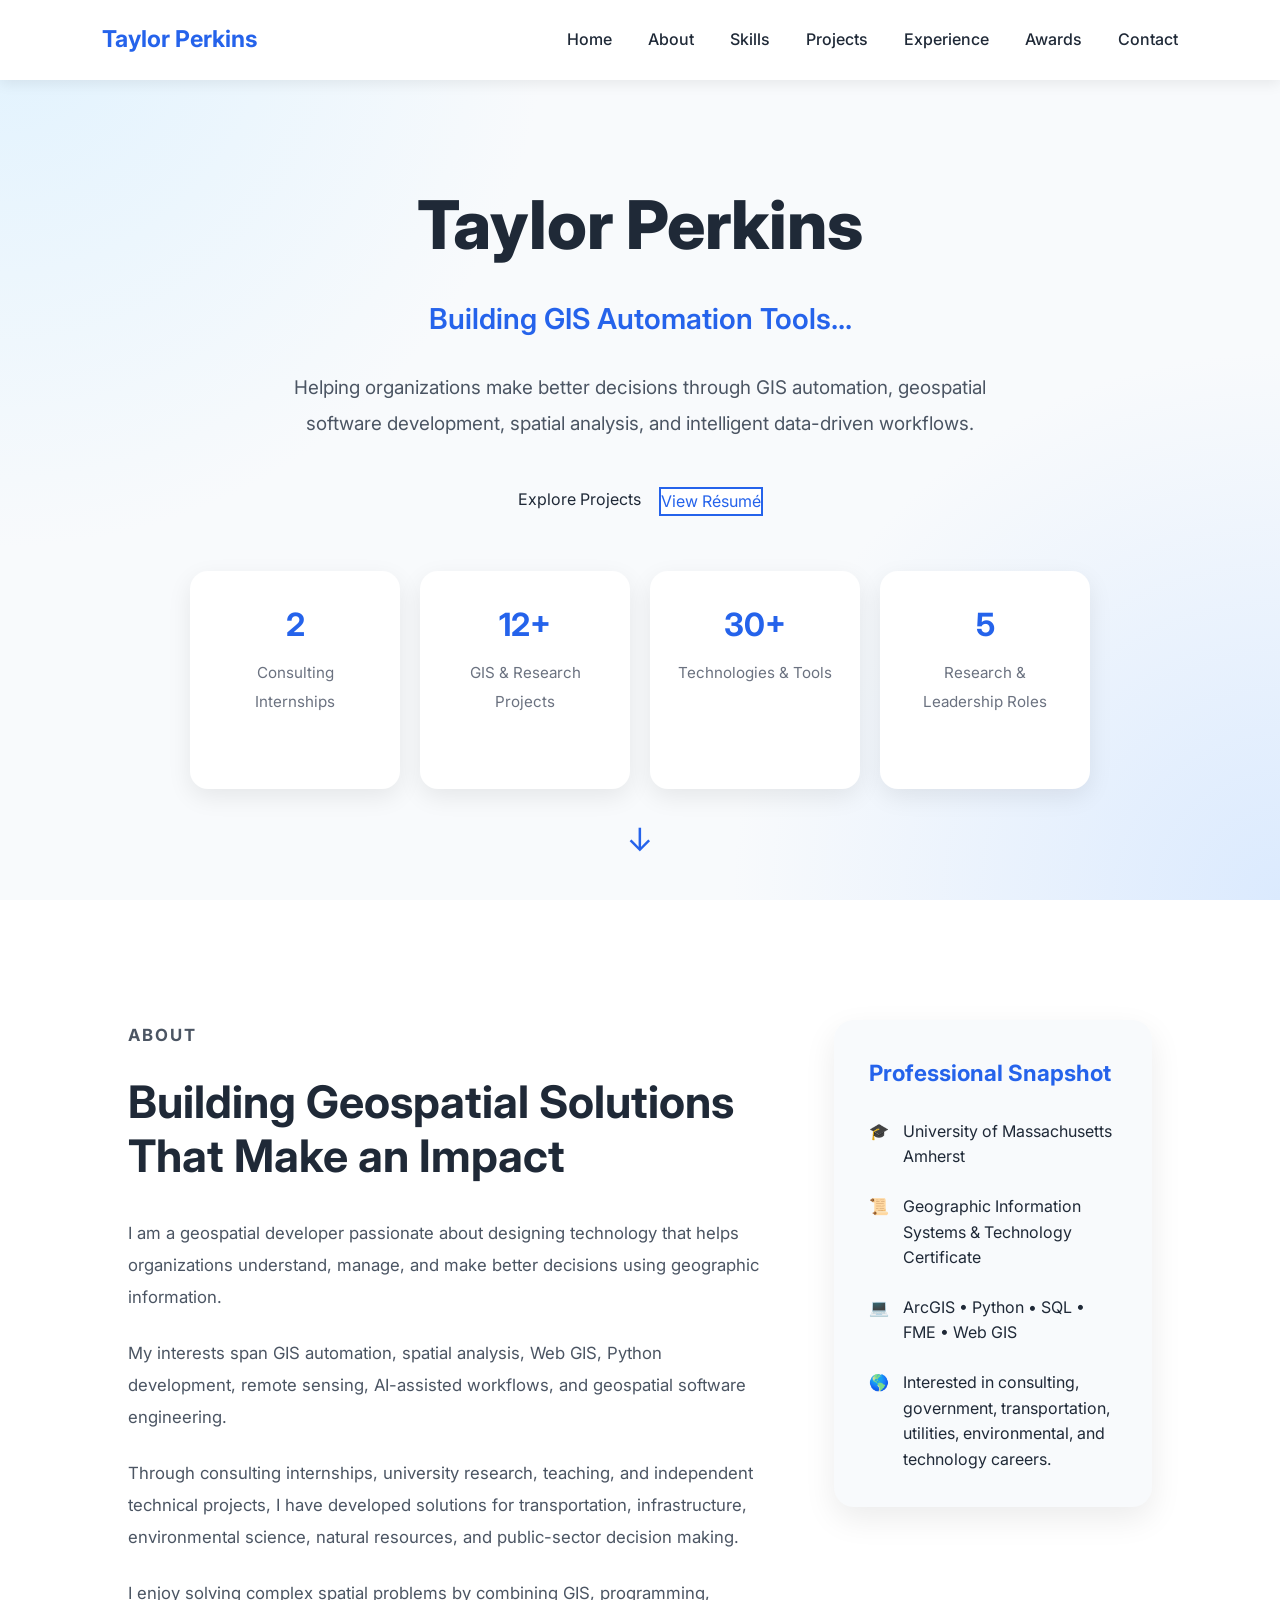
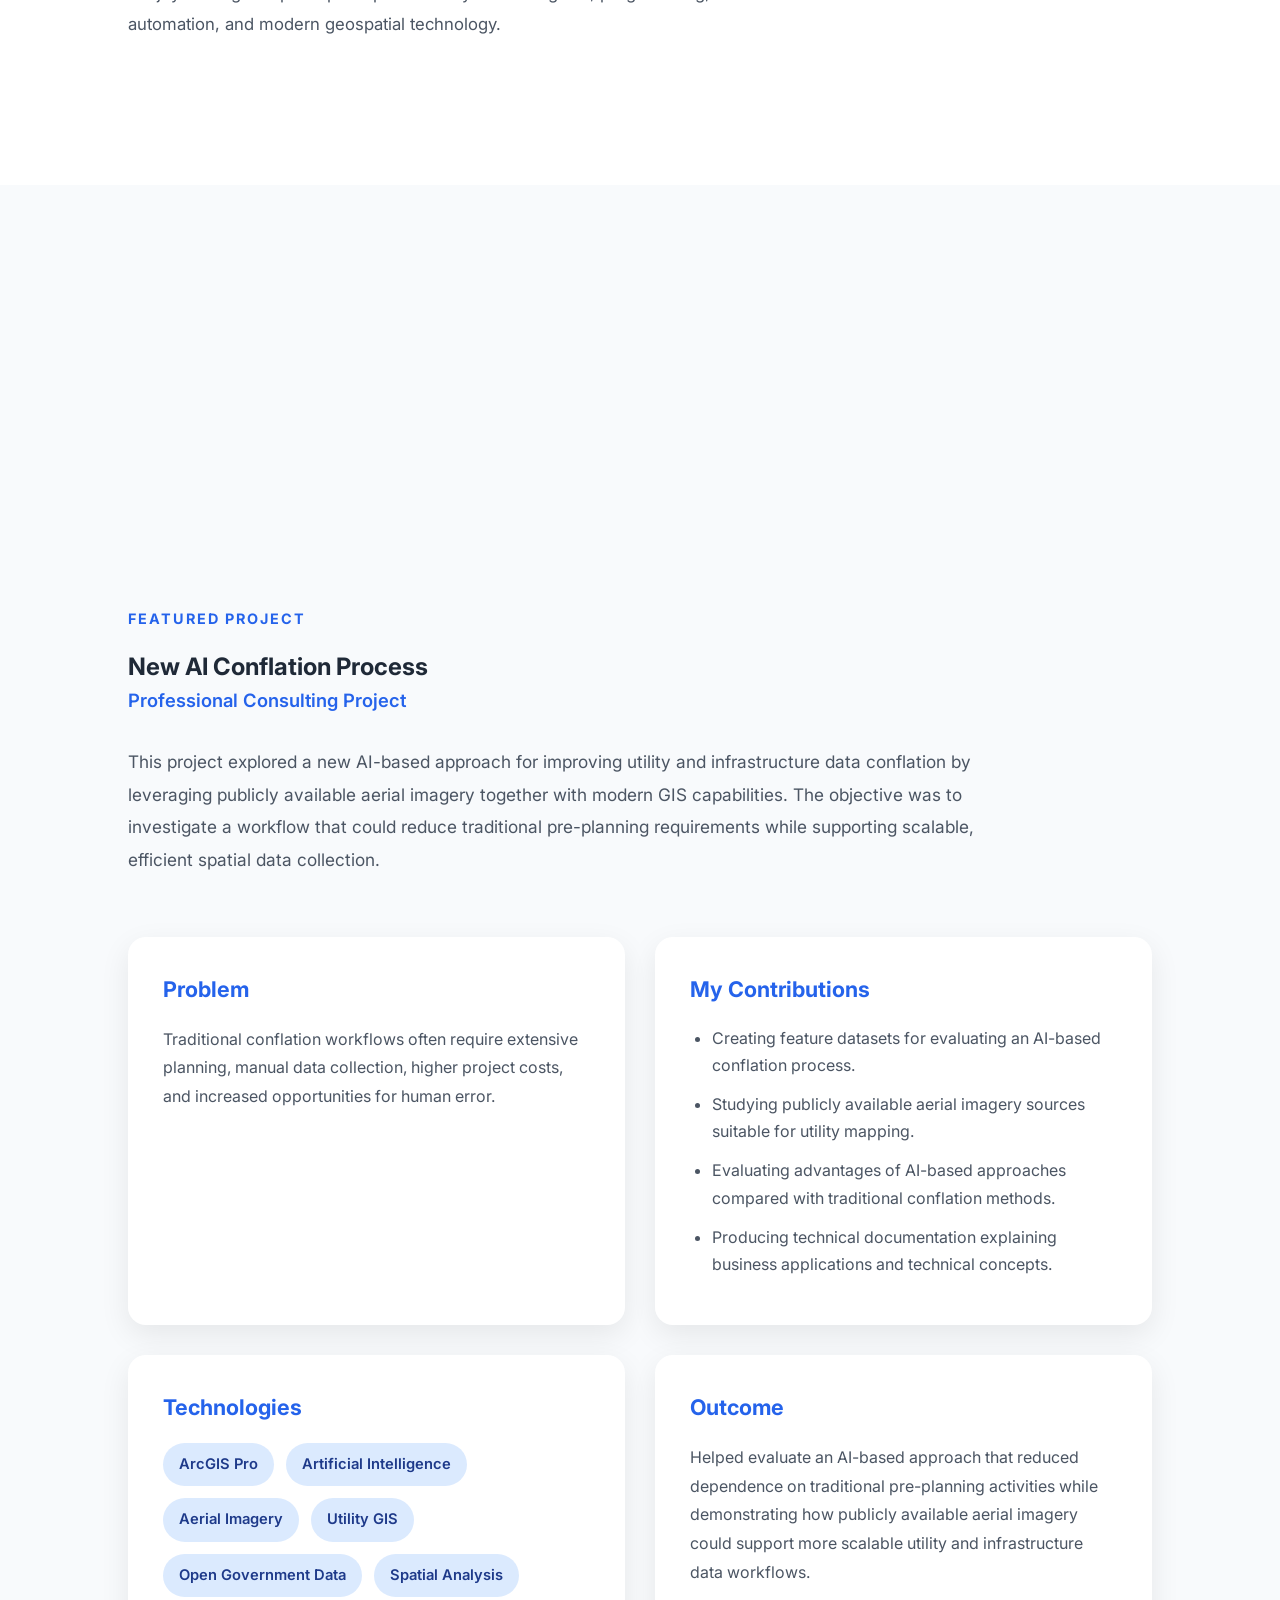
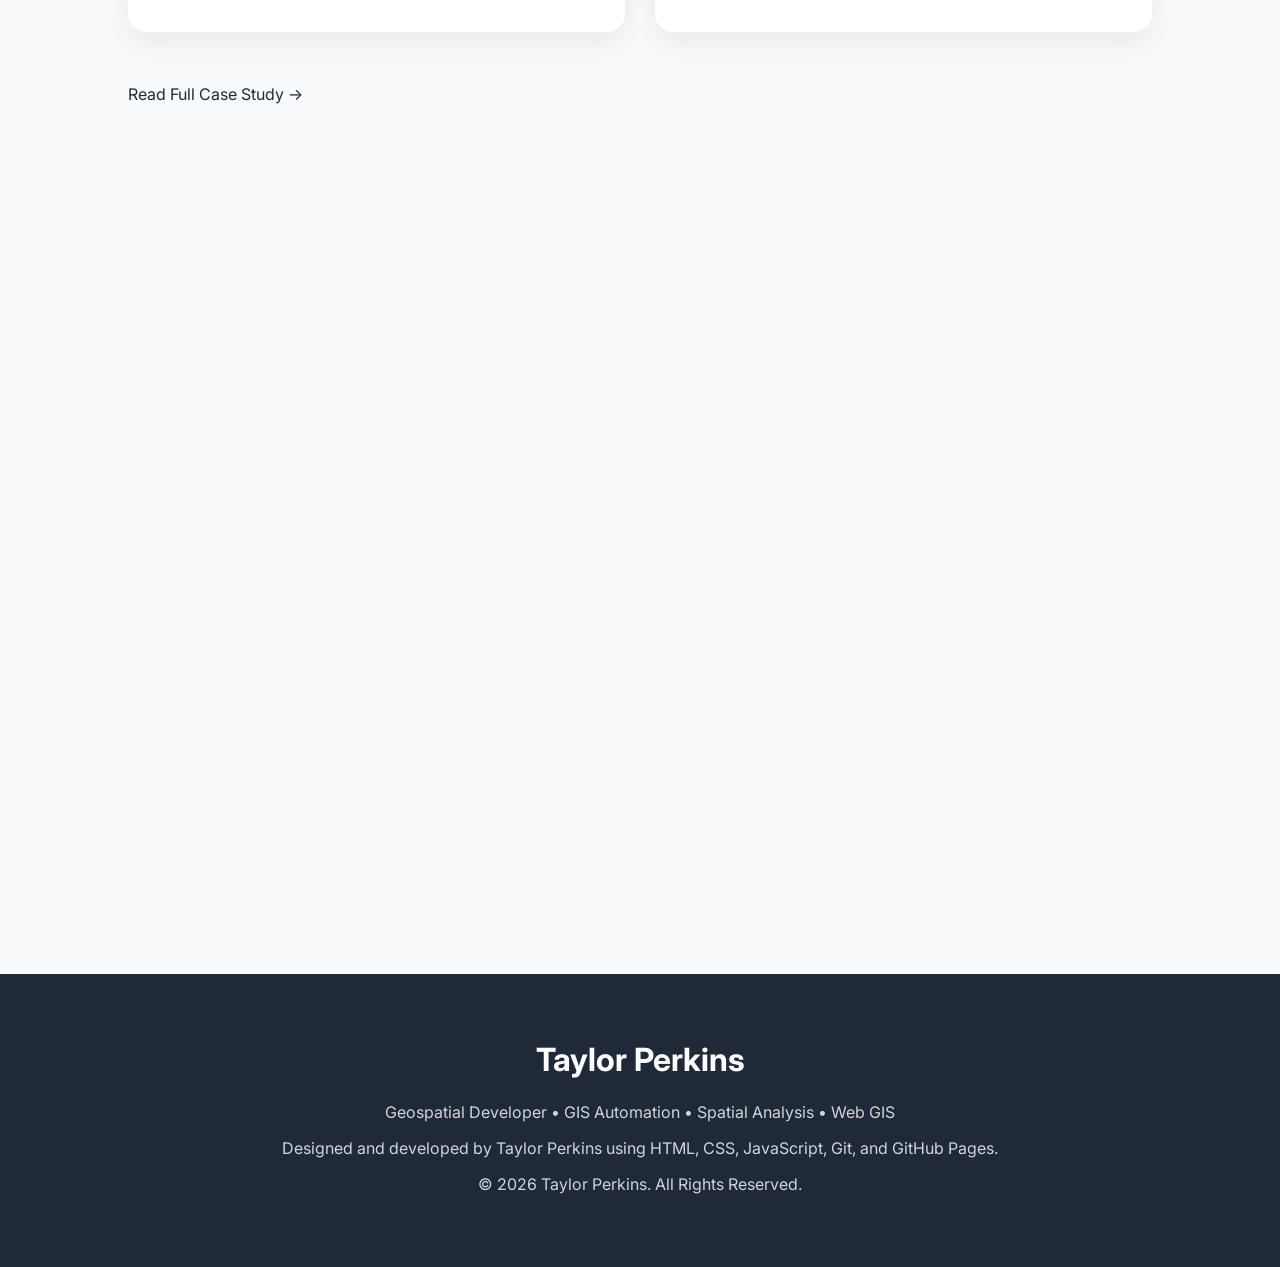
==== index.html @ 1d5d40be "Version 1.9.0 - HTML/Navigation Anchors for Skills/Experience/About/Contact" ====
<!DOCTYPE html>
<html lang="en">

<!-- ========================================================= -->
<!-- HEAD -->
<!-- ========================================================= -->

<head>

    <meta charset="UTF-8">

    <meta name="viewport"
          content="width=device-width, initial-scale=1.0">

    <title>
        Taylor Perkins | Geospatial Developer
    </title>

    <meta name="description"
          content="Portfolio of Taylor Perkins, a Geospatial Developer specializing in GIS automation, spatial analysis, Python, Web GIS, and geospatial software development.">

    <meta name="keywords"
          content="GIS, ArcGIS, Python, SQL, FME, Geospatial Developer, Spatial Analysis, Remote Sensing, GIS Portfolio">

    <meta name="author"
          content="Taylor Perkins">

    <!-- Google Font -->

    <link rel="preconnect"
          href="https://fonts.googleapis.com">

    <link rel="preconnect"
          href="https://fonts.gstatic.com"
          crossorigin>

    <link href="https://fonts.googleapis.com/css2?family=Inter:wght@300;400;500;600;700;800&display=swap"
          rel="stylesheet">

    <!-- Main Stylesheet -->

    <link rel="stylesheet"
          href="css/style.css">

</head>

<!-- ========================================================= -->
<!-- BODY -->
<!-- ========================================================= -->

<body>

<!-- ========================================================= -->
<!-- NAVIGATION -->
<!-- ========================================================= -->

<nav>

    <div class="logo">

        Taylor Perkins

    </div>

    <ul>

        <li><a href="#home">Home</a></li>

        <li><a href="#about">About</a></li>

        <li><a href="#">Skills</a></li>

        <li><a href="#projects">Projects</a></li>

        <li><a href="#">Experience</a></li>

        <li><a href="#">Awards</a></li>

        <li><a href="#">Contact</a></li>

    </ul>

</nav>

<!-- ========================================================= -->
<!-- HERO -->
<!-- ========================================================= -->

<section
    id="home"
    class="hero">

    <div class="hero-content">

        <h1>

            Taylor Perkins

        </h1>

        <h2 id="typing-text"></h2>

        <p>

            Helping organizations make better decisions through
            GIS automation, geospatial software development,
            spatial analysis, and intelligent data-driven workflows.

        </p>

        <div class="buttons">

            <a href="#projects" class="button">

                Explore Projects

            </a>

            <a href="resume.pdf"
               target="_blank"
               class="button secondary">

                View Résumé

            </a>

        </div>

        <!-- Statistics -->

        <div class="stats">

            <div class="stat-card">

                <h3>2</h3>

                <p>

                    Consulting Internships

                </p>

            </div>

            <div class="stat-card">

                <h3>12+</h3>

                <p>

                    GIS & Research Projects

                </p>

            </div>

            <div class="stat-card">

                <h3>30+</h3>

                <p>

                    Technologies & Tools

                </p>

            </div>

            <div class="stat-card">

                <h3>5</h3>

                <p>

                    Research & Leadership Roles

                </p>

            </div>

        </div>

    </div>

    <div class="scroll-indicator">

        &darr;

    </div>

</section>

<!-- ========================================================= -->
<!-- ABOUT -->
<!-- ========================================================= -->

<section
    id="about"
    class="about">

    <div class="about-container">

        <!-- Left Side -->

        <div class="about-text">

            <p class="section-label">

                ABOUT

            </p>

            <h2>

                Building Geospatial Solutions That Make an Impact

            </h2>

            <p>

                I am a geospatial developer passionate about
                designing technology that helps organizations
                understand, manage, and make better decisions
                using geographic information.

            </p>

            <p>

                My interests span GIS automation,
                spatial analysis,
                Web GIS,
                Python development,
                remote sensing,
                AI-assisted workflows,
                and geospatial software engineering.

            </p>

            <p>

                Through consulting internships,
                university research,
                teaching,
                and independent technical projects,
                I have developed solutions for transportation,
                infrastructure,
                environmental science,
                natural resources,
                and public-sector decision making.

            </p>

            <p>

                I enjoy solving complex spatial problems
                by combining GIS,
                programming,
                automation,
                and modern geospatial technology.

            </p>

        </div>

        <!-- Right Side -->

        <div class="about-card">

            <h3>

                Professional Snapshot

            </h3>

            <div class="snapshot-item">

                🎓
                <span>

                    University of Massachusetts Amherst

                </span>

            </div>

            <div class="snapshot-item">

                📜
                <span>

                    Geographic Information Systems & Technology Certificate

                </span>

            </div>

            <div class="snapshot-item">

                💻
                <span>

                    ArcGIS • Python • SQL • FME • Web GIS

                </span>

            </div>

            <div class="snapshot-item">

                🌎
                <span>

                    Interested in consulting, government,
                    transportation, utilities,
                    environmental,
                    and technology careers.

                </span>

            </div>

        </div>

    </div>

</section>

<!-- =========================================================
     SKILLS SECTION
========================================================= -->

<section class="skills reveal" id="skills">

    <div class="section-label">
        Skills
    </div>

    <h2>
        Geospatial Technologies & Technical Skills
    </h2>


    <div class="skills-container">


        <div class="skill-category">

            <h3>
                GIS Platforms
            </h3>

            <div class="skill-tags">

                <span>ArcGIS Pro</span>
                <span>ArcGIS Online</span>
                <span>ArcGIS StoryMaps</span>
                <span>ArcGIS Survey123</span>
                <span>QGIS</span>

            </div>

        </div>



        <div class="skill-category">

            <h3>
                Programming & Automation
            </h3>

            <div class="skill-tags">

                <span>Python</span>
                <span>ArcPy</span>
                <span>SQL</span>
                <span>FME</span>
                <span>Arcade</span>

            </div>

        </div>



        <div class="skill-category">

            <h3>
                Spatial Analysis & Visualization
            </h3>

            <div class="skill-tags">

                <span>Remote Sensing</span>
                <span>Spatial Analysis</span>
                <span>CARTO</span>
                <span>Mapbox</span>
                <span>Adobe Illustrator</span>

            </div>

        </div>



        <div class="skill-category">

            <h3>
                Emerging Technologies
            </h3>

            <div class="skill-tags">

                <span>AI-Assisted GIS Workflows</span>
                <span>GIS Automation</span>
                <span>Spatial Data Engineering</span>

            </div>

        </div>


    </div>


</section>

<!-- ========================================================= -->
<!-- FEATURED PROJECT -->
<!-- ========================================================= -->

<section id="projects" class="projects">

    <div class="projects-container">

        <p class="section-label">FEATURED PROJECT</p>

        <h2>New AI Conflation Process</h2>

        <p class="project-subtitle">

            Professional Consulting Project

        </p>

        <p class="project-description">

            This project explored a new AI-based approach for improving
            utility and infrastructure data conflation by leveraging
            publicly available aerial imagery together with modern GIS
            capabilities. The objective was to investigate a workflow
            that could reduce traditional pre-planning requirements while
            supporting scalable, efficient spatial data collection.

        </p>

        <div class="project-grid">

            <div class="project-card">

                <h3>Problem</h3>

                <p>

                    Traditional conflation workflows often require
                    extensive planning, manual data collection,
                    higher project costs, and increased opportunities
                    for human error.

                </p>

            </div>

            <div class="project-card">

                <h3>My Contributions</h3>

                <ul>

                    <li>Creating feature datasets for evaluating an AI-based conflation process.</li>

                    <li>Studying publicly available aerial imagery sources suitable for utility mapping.</li>

                    <li>Evaluating advantages of AI-based approaches compared with traditional conflation methods.</li>

                    <li>Producing technical documentation explaining business applications and technical concepts.</li>

                </ul>

            </div>

            <div class="project-card">

                <h3>Technologies</h3>

                <div class="tech-list">

                    <span>ArcGIS Pro</span>

                    <span>Artificial Intelligence</span>

                    <span>Aerial Imagery</span>

                    <span>Utility GIS</span>

                    <span>Open Government Data</span>

                    <span>Spatial Analysis</span>

                </div>

            </div>

            <div class="project-card">

                <h3>Outcome</h3>

                <p>

                    Helped evaluate an AI-based approach that reduced
                    dependence on traditional pre-planning activities
                    while demonstrating how publicly available aerial
                    imagery could support more scalable utility and
                    infrastructure data workflows.

                </p>

            </div>

        </div>

        <a href="projects/new-ai-conflation-process/">

            Read Full Case Study →

        </a>

    </div>

</section>

<!-- =========================================================
     EXPERIENCE SECTION
========================================================= -->

<section class="experience reveal" id="experience">

    <div class="section-label">
        Experience
    </div>

    <h2>
        Professional & Research Experience
    </h2>


    <div class="experience-grid">


        <div class="experience-card">

            <h3>
                TRC Companies / WSP Global
            </h3>

            <h4>
                GIS Intern (2025 - 2026)
            </h4>

            <p>
                Supported geospatial consulting workflows involving GIS automation,
                spatial data creation, analysis, and emerging AI-based GIS processes.
            </p>

            <ul>
                <li>
                    Developed and improved GIS workflows using ArcGIS Pro tools.
                </li>

                <li>
                    Created and managed geospatial datasets for analysis and evaluation.
                </li>

                <li>
                    Applied Python, SQL, and automation concepts to improve GIS processes.
                </li>

                <li>
                    Supported AI-based geospatial workflows and data validation.
                </li>

            </ul>

        </div>



        <div class="experience-card">

            <h3>
                Family Forest Research Center / USDA Forest Service
            </h3>

            <h4>
                Research Assistant
            </h4>

            <p>
                Assisted with spatial data categorization, organization, and analysis
                supporting forest research applications.
            </p>

        </div>



        <div class="experience-card">

            <h3>
                University of Massachusetts Amherst
            </h3>

            <h4>
                GIS Teaching Assistant & Research Assistant
            </h4>

            <p>
                Supported GIS education and applied research through geospatial analysis,
                data management, and technical instruction.
            </p>

        </div>


    </div>

</section>

<!-- =========================================================
     AWARDS SECTION
========================================================= -->

<section class="awards reveal" id="awards">

    <div class="section-label">
        Awards & Recognition
    </div>


    <h2>
        Achievements
    </h2>


    <div class="award-grid">


        <div class="award-card">

            <h3>
                Placeholder Award
            </h3>

            <p>
                Add GIS-related awards, scholarships,
                certifications, or professional recognition here.
            </p>

        </div>


        <div class="award-card">

            <h3>
                Placeholder Certification
            </h3>

            <p>
                Future additions may include Esri certifications,
                technical training, or professional achievements.
            </p>

        </div>


    </div>


</section>

<!-- =========================================================
     CONTACT SECTION
========================================================= -->

<section class="contact reveal" id="contact">

    <div class="section-label">
        Contact
    </div>

    <h2>
        Let's Connect
    </h2>

    <p>
        Interested in GIS, spatial data automation, or geospatial technology?
        Feel free to reach out.
    </p>


    <div class="contact-buttons">


        <a href="#" class="contact-button">

            Email Placeholder

        </a>


        <a href="#" class="contact-button">

            LinkedIn Placeholder

        </a>


        <a href="#" class="contact-button">

            GitHub Placeholder

        </a>


    </div>


</section>

<!-- ========================================================= -->
<!-- FOOTER -->
<!-- ========================================================= -->

<footer>

    <div class="footer-content">

        <h3>

            Taylor Perkins

        </h3>

        <p>

            Geospatial Developer • GIS Automation • Spatial Analysis • Web GIS

        </p>

        <p>

            Designed and developed by Taylor Perkins using HTML, CSS, JavaScript, Git, and GitHub Pages.

        </p>

        <p>

            © 2026 Taylor Perkins. All Rights Reserved.

        </p>

    </div>

</footer>

<!-- ========================================================= -->
<!-- JAVASCRIPT -->
<!-- ========================================================= -->

<script src="js/script.js"></script>

</body>

</html>
---- css/style.css ----
/* ========================================================= */
/* TAYLOR PERKINS PORTFOLIO WEBSITE                          */
/* Version 1.3                                               */
/* ========================================================= */



/* ========================================================= */
/* GENERAL SETTINGS                                          */
/* ========================================================= */

*{

    margin:0;

    padding:0;

    box-sizing:border-box;

}

html{

    scroll-behavior:smooth;

}

body{

    font-family:'Inter',sans-serif;

    background:#F8FAFC;

    color:#1F2937;

    line-height:1.6;

}



/* ========================================================= */
/* LINKS                                                     */
/* ========================================================= */

a{

    text-decoration:none;

    color:inherit;

}



/* ========================================================= */
/* IMAGES                                                    */
/* ========================================================= */

img{

    max-width:100%;

    display:block;

}



/* ========================================================= */
/* NAVIGATION                                                */
/* ========================================================= */

nav{

    position:fixed;

    top:0;

    left:0;

    width:100%;

    height:80px;

    background:white;

    display:flex;

    justify-content:space-between;

    align-items:center;

    padding:0 8%;

    box-shadow:0 3px 14px rgba(0,0,0,.08);

    z-index:1000;

}

.logo{

    font-size:1.45rem;

    font-weight:700;

    color:#2563EB;

}

nav ul{

    display:flex;

    list-style:none;

    gap:36px;

}

nav a{

    font-weight:500;

    transition:.25s;

}

nav a:hover{

    color:#2563EB;

}



/* ========================================================= */
/* HERO SECTION                                              */
/* ========================================================= */

.hero{

    min-height:100vh;

    display:flex;

    justify-content:center;

    align-items:center;

    text-align:center;

    padding:140px 10% 80px;

    position:relative;

    overflow:hidden;

    background:

        radial-gradient(circle at top left,#E0F2FE 0%,transparent 35%),

        radial-gradient(circle at bottom right,#DBEAFE 0%,transparent 35%),

        #F8FAFC;

}

.hero-content{

    max-width:900px;

    animation:fadeIn 1.1s ease;

}

.hero h1{

    font-size:4.2rem;

    font-weight:800;

    margin-bottom:18px;

}

#typing-text{

    color:#2563EB;

    font-size:1.8rem;

    font-weight:600;

    min-height:45px;

    margin-bottom:28px;

}

.hero p{

    font-size:1.18rem;

    color:#4B5563;

    line-height:1.9;

    max-width:760px;

    margin:0 auto 45px;

}



/* ========================================================= */
/* BUTTONS                                                   */
/* ========================================================= */

.buttons{

    display:flex;

    justify-content:center;

    gap:18px;

    margin-bottom:55px;

}

button{

    border:none;

    border-radius:12px;

    padding:15px 34px;

    cursor:pointer;

    font-size:1rem;

    font-weight:600;

    transition:.25s;

    background:#2563EB;

    color:white;

}

button:hover{

    transform:translateY(-3px);

    background:#1D4ED8;

}

.secondary{

    background:white;

    color:#2563EB;

    border:2px solid #2563EB;

}

.secondary:hover{

    color:white;

}

.buttons a{

    display:inline-block;

    text-decoration:none;

}

/* ========================================================= */
/* STATISTICS                                                */
/* ========================================================= */

.stats{

    display:grid;

    grid-template-columns:repeat(4,1fr);

    gap:20px;

    margin-top:40px;

}

.stat-card{

    background:white;

    border-radius:18px;

    padding:28px;

    box-shadow:0 8px 24px rgba(0,0,0,.08);

    transition:.3s;

}

.stat-card:hover{

    transform:translateY(-6px);

    box-shadow:0 16px 36px rgba(37,99,235,.15);

}

.stat-card h3{

    font-size:2rem;

    color:#2563EB;

    margin-bottom:8px;

}

.stat-card p{

    font-size:.95rem;

    color:#6B7280;

}



/* ========================================================= */
/* ABOUT SECTION                                             */
/* ========================================================= */

.about{

    background:white;

    padding:120px 10%;

}

.about-container{

    display:grid;

    grid-template-columns:2fr 1fr;

    gap:70px;

    align-items:start;

}

.section-label{

    color:#2563EB;

    font-size:.9rem;

    font-weight:700;

    letter-spacing:2px;

    text-transform:uppercase;

    margin-bottom:18px;

}

.about h2{

    font-size:2.8rem;

    margin-bottom:35px;

    line-height:1.2;

}

.about p{

    color:#4B5563;

    line-height:1.9;

    margin-bottom:24px;

    font-size:1.05rem;

}



/* ========================================================= */
/* PROFESSIONAL SNAPSHOT                                     */
/* ========================================================= */

.about-card{

    background:#F8FAFC;

    border-radius:20px;

    padding:35px;

    box-shadow:0 12px 32px rgba(0,0,0,.08);

    position:sticky;

    top:120px;

}

.about-card h3{

    color:#2563EB;

    margin-bottom:28px;

    font-size:1.4rem;

}

.snapshot-item{

    display:flex;

    align-items:flex-start;

    gap:14px;

    margin-bottom:24px;

    font-size:1rem;

    line-height:1.6;

}

.snapshot-item:last-child{

    margin-bottom:0;

}



/* ========================================================= */
/* SCROLL INDICATOR                                          */
/* ========================================================= */

.scroll-indicator{

    position:absolute;

    bottom:35px;

    left:50%;

    transform:translateX(-50%);

    font-size:2rem;

    color:#2563EB;

    animation:bounce 2s infinite;

}



/* ========================================================= */
/* FOOTER                                                    */
/* ========================================================= */

footer{

    background:#1F2937;

    color:white;

    text-align:center;

    padding:60px 10%;

}

.footer-content{

    max-width:900px;

    margin:auto;

}

.footer-content h3{

    font-size:2rem;

    margin-bottom:15px;

}

.footer-content p{

    color:#D1D5DB;

    margin-bottom:10px;

}

/* ========================================================= */
/* ANIMATIONS                                                */
/* ========================================================= */

@keyframes fadeIn{

    from{

        opacity:0;

        transform:translateY(30px);

    }

    to{

        opacity:1;

        transform:translateY(0);

    }

}

@keyframes bounce{

    0%,100%{

        transform:translate(-50%,0);

    }

    50%{

        transform:translate(-50%,10px);

    }

}

/* ========================================================= */
/* SCROLL REVEAL ANIMATIONS                                  */
/* ========================================================= */

.reveal{

    opacity:0;

    transform:translateY(40px);

    transition:

        opacity .8s ease,

        transform .8s ease;

}

.reveal.show{

    opacity:1;

    transform:translateY(0);

}

/* ========================================================= */
/* RESPONSIVE DESIGN                                         */
/* ========================================================= */

@media(max-width:1000px){

    .about-container{

        grid-template-columns:1fr;

    }

    .about-card{

        position:relative;

        top:0;

    }

    .stats{

        grid-template-columns:repeat(2,1fr);

    }

}

@media(max-width:700px){

    nav{

        flex-direction:column;

        height:auto;

        padding:18px;

    }

    nav ul{

        flex-wrap:wrap;

        justify-content:center;

        gap:18px;

        margin-top:15px;

    }

    .hero h1{

        font-size:2.8rem;

    }

    #typing-text{

        font-size:1.3rem;

    }

    .buttons{

        flex-direction:column;

        align-items:center;

    }

    .stats{

        grid-template-columns:1fr;

    }

    .about h2{

        font-size:2.1rem;

    }

}

/* ========================================================= */
/* FEATURED PROJECT                                          */
/* ========================================================= */

.projects{

    background:#F8FAFC;

    padding:120px 10%;

}

.projects-container{

    max-width:1200px;

    margin:auto;

}

.project-subtitle{

    color:#2563EB;

    font-size:1.15rem;

    font-weight:600;

    margin-bottom:30px;

}

.project-description{

    max-width:850px;

    color:#4B5563;

    line-height:1.9;

    font-size:1.08rem;

    margin-bottom:60px;

}

.project-grid{

    display:grid;

    grid-template-columns:repeat(2,1fr);

    gap:30px;

    margin-bottom:50px;

}

.project-card{

    background:white;

    border-radius:18px;

    padding:35px;

    box-shadow:0 10px 30px rgba(0,0,0,.08);

    transition:.3s;

}

.project-card:hover{

    transform:translateY(-8px);

    box-shadow:0 18px 40px rgba(37,99,235,.15);

}

.project-card h3{

    color:#2563EB;

    margin-bottom:18px;

    font-size:1.35rem;

}

.project-card p{

    color:#4B5563;

    line-height:1.8;

}

.project-card ul{

    padding-left:22px;

}

.project-card li{

    margin-bottom:12px;

    line-height:1.7;

    color:#4B5563;

}

/* ========================================================= */
/* TECHNOLOGY TAGS                                           */
/* ========================================================= */

.tech-list{

    display:flex;

    flex-wrap:wrap;

    gap:12px;

}

.tech-list span{

    background:#DBEAFE;

    color:#1E3A8A;

    padding:10px 16px;

    border-radius:999px;

    font-size:.92rem;

    font-weight:600;

    transition:.3s;

}

.tech-list span:hover{

    background:#2563EB;

    color:white;

}

/* ========================================================= */
/* PROJECT BUTTON                                            */
/* ========================================================= */

.projects .secondary{

    display:inline-block;

    margin-top:10px;
}

/* ========================================================= */
/* MOBILE                                                    */
/* ========================================================= */

@media(max-width:900px){

    .project-grid{

        grid-template-columns:1fr;

    }

}

/* ===========================================
   PROJECT PAGE - GENERAL
=========================================== */

.project-container{

    width:90%;

    max-width:1200px;

    margin:auto;

}

.project-hero{

    padding:160px 0 100px;

    background:linear-gradient(135deg,#eff6ff,#ffffff);

}

.project-category{

    color:#2563EB;

    font-weight:700;

    text-transform:uppercase;

    letter-spacing:2px;

    margin-bottom:20px;

}

.project-hero h1{

    font-size:3.5rem;

    margin-bottom:25px;

}

.project-intro{

    max-width:850px;

    font-size:1.2rem;

    line-height:1.8;

    color:#4B5563;

}

.project-overview,

.project-workflow,

.project-contributions,

.project-impact,

.project-gallery,

.project-technologies{

    padding:100px 0;

}

/* ===========================================
   TECHNOLOGY BADGES
=========================================== */

.project-badges,

.tech-badges{

    display:flex;

    flex-wrap:wrap;

    gap:14px;

    margin-top:35px;

}

.project-badges span,

.tech-badges span{

    background:#2563EB;

    color:white;

    padding:10px 18px;

    border-radius:999px;

    font-size:.95rem;

    transition:.25s;

}

.project-badges span:hover,

.tech-badges span:hover{

    transform:translateY(-3px);

    box-shadow:0 8px 18px rgba(0,0,0,.15);

}

/* ===========================================
   WORKFLOW
=========================================== */

.workflow{

    display:grid;

    grid-template-columns:repeat(4,1fr);

    gap:25px;

    align-items:start;

    margin-top:60px;

    position:relative;

}

.workflow-step{

    flex:1;

    text-align:center;

    position:relative;

    z-index:2;

}

.workflow-step{

    position:relative;

}

.workflow-step:not(:last-child)::after{

    content:"";

    position:absolute;

    top:35px;

    right:-25px;

    width:50px;

    height:4px;

    background:#2563EB;

    border-radius:4px;

    transform:scaleX(0);

    transform-origin:left;

    transition:transform .6s ease;

}

.workflow-step:hover::after{

    transform:scaleX(1);

}

.workflow-step:hover{

    transform:translateY(-10px) scale(1.03);

    box-shadow:0 18px 40px rgba(37,99,235,.18);

}

.workflow-icon{

    width:72px;

    height:72px;

    border-radius:50%;

    background:white;

    border:5px solid #2563EB;

    display:flex;

    justify-content:center;

    align-items:center;

    font-size:2rem;

    margin:0 auto 25px;

    transition:.35s;

}

.workflow-step:hover .workflow-icon{

    transform:scale(1.12);

    background:#2563EB;

    color:white;

}

.workflow-arrow{

    display:none;

}

/* ===========================================
   CONTRIBUTION CARDS
=========================================== */

.contribution-grid{

    display:grid;

    grid-template-columns:repeat(auto-fit,minmax(260px,1fr));

    gap:30px;

    margin-top:60px;

}

.contribution-card{

    background:white;

    border-radius:18px;

    padding:35px;

    box-shadow:0 8px 24px rgba(0,0,0,.08);

    transition:.3s;

    border-top:5px solid #2563EB;

}

.contribution-card:hover{

    transform:translateY(-10px);

    box-shadow:0 14px 34px rgba(0,0,0,.12);

}

.contribution-icon{

    font-size:2rem;

    margin-bottom:20px;

}

.contribution-card h3{

    margin-bottom:15px;

}

.contribution-card p{

    line-height:1.7;

    color:#4B5563;

}

/* ===========================================
   IMPACT CARDS
=========================================== */

.impact-grid{

    display:grid;

    grid-template-columns:repeat(auto-fit,minmax(260px,1fr));

    gap:30px;

    margin-top:60px;

}

.impact-card{

    background:#ffffff;

    border-radius:18px;

    padding:35px;

    text-align:center;

    box-shadow:0 8px 24px rgba(0,0,0,.08);

    transition:.3s;

}

.impact-card:hover{

    transform:translateY(-10px);

}

.impact-icon{

    font-size:2.5rem;

    margin-bottom:20px;

}

.impact-card h3{

    margin-bottom:15px;

}

.impact-card p{

    line-height:1.7;

    color:#4B5563;

}

/* ===========================================
   GALLERY
=========================================== */

.gallery-grid{

    display:grid;

    grid-template-columns:repeat(auto-fit,minmax(320px,1fr));

    gap:35px;

    margin-top:60px;

}

.gallery-card{

    background:white;

    border-radius:18px;

    overflow:hidden;

    box-shadow:0 8px 24px rgba(0,0,0,.08);

    transition:.3s;

    cursor:pointer;

}

.gallery-card:hover{

    transform:translateY(-10px);

}

.gallery-card img{

    width:100%;

    display:block;

    transition:.4s;

}

.gallery-card:hover img{

    transform:scale(1.04);

}

.gallery-card figcaption{

    padding:25px;

    line-height:1.7;

    color:#4B5563;

}

/* ===========================================
   LIGHTBOX
=========================================== */

.lightbox{

    display:none;

    position:fixed;

    z-index:9999;

    left:0;

    top:0;

    width:100%;

    height:100%;

    background:rgba(0,0,0,.92);

    justify-content:center;

    align-items:center;

    flex-direction:column;

    padding:40px;

}

.lightbox-image{

    max-width:90%;

    max-height:80vh;

    border-radius:12px;

    box-shadow:0 10px 40px rgba(0,0,0,.45);

}

.lightbox-close{

    position:absolute;

    top:25px;

    right:40px;

    color:white;

    font-size:3rem;

    cursor:pointer;

}

#lightbox-caption{

    color:white;

    margin-top:25px;

    max-width:900px;

    text-align:center;

    line-height:1.7;

}

.lightbox-prev,
.lightbox-next{

    position:absolute;

    top:50%;

    transform:translateY(-50%);

    width:58px;

    height:58px;

    border:none;

    border-radius:50%;

    background:rgba(255,255,255,.18);

    color:white;

    font-size:2rem;

    cursor:pointer;

    transition:.25s;

    backdrop-filter:blur(8px);

}

.lightbox-prev{

    left:35px;

}

.lightbox-next{

    right:35px;

}

.lightbox-prev:hover,
.lightbox-next:hover{

    background:#2563EB;

    transform:translateY(-50%) scale(1.08);

}

.lightbox-image{

    opacity:1;

    transition:opacity .35s ease;

}

.lightbox-image.fade{

    opacity:0;

}

/* ===========================================
   PROJECT METADATA
=========================================== */

.project-metadata{

    padding:70px 0;

    background:#F8FAFC;

}

.metadata-grid{

    display:grid;

    grid-template-columns:repeat(auto-fit,minmax(220px,1fr));

    gap:25px;

}

.metadata-card{

    background:white;

    border-radius:16px;

    padding:25px;

    box-shadow:0 8px 24px rgba(0,0,0,.08);

    transition:.3s;

    border-left:5px solid #2563EB;

}

.metadata-card h3{

    color:#2563EB;

    margin-bottom:10px;

    font-size:1rem;

}

.metadata-card p{

    line-height:1.6;

    color:#4B5563;

}

/* ===========================================
   WORKFLOW TIMELINE
=========================================== */

.workflow-timeline{

    display:flex;

    justify-content:space-between;

    align-items:flex-start;

    gap:40px;

    position:relative;

    margin-top:70px;

}

.workflow-timeline::before{

    content:"";

    position:absolute;

    top:36px;

    left:8%;

    right:8%;

    height:4px;

    background:#D6E4FF;

    border-radius:10px;

    z-index:0;

}

/* ==========================================
   ANIMATED WORKFLOW TIMELINE
========================================== */

.workflow-timeline{

    display:flex;

    align-items:flex-start;

    justify-content:space-between;

    gap:0;

    position:relative;

    margin-top:70px;

}

.timeline-connector{

    flex:1;

    height:5px;

    background:#D1D5DB;

    margin-top:42px;

    border-radius:999px;

    overflow:hidden;

    position:relative;

}

.timeline-fill{

    width:0;

    height:100%;

    background:linear-gradient(90deg,#2563EB,#60A5FA);

    border-radius:999px;

    transition:width .8s ease;

}

.workflow-step{

    max-width:240px;

    padding:20px;

    text-align:center;

    background:white;

    border-radius:18px;

    box-shadow:0 8px 24px rgba(0,0,0,.08);

    opacity:0;

    transform:translateY(40px);

    transition:

        opacity .7s ease,

        transform .35s ease,

        box-shadow .35s ease;

}

.workflow-step.show{

    opacity:1;

    transform:translateY(0);

}

.workflow-icon{

    width:82px;

    height:82px;

    margin:auto;

    margin-bottom:25px;

    border-radius:50%;

    background:white;

    border:4px solid #2563EB;

    display:flex;

    justify-content:center;

    align-items:center;

    font-size:2rem;

    box-shadow:0 10px 25px rgba(0,0,0,.08);

    transition:.45s;

}

.workflow-icon{

    width:82px;

    height:82px;

    margin:auto;

    margin-bottom:25px;

    border-radius:50%;

    background:white;

    border:4px solid #2563EB;

    display:flex;

    justify-content:center;

    align-items:center;

    font-size:2rem;

    box-shadow:0 10px 25px rgba(0,0,0,.08);

    transform:scale(.75);

    transition:

        transform .45s ease,

        box-shadow .45s ease;

}

.workflow-icon.active{

    transform:scale(1.08);

    background:#2563EB;

    color:white;

    box-shadow:0 0 30px rgba(37,99,235,.30);

}
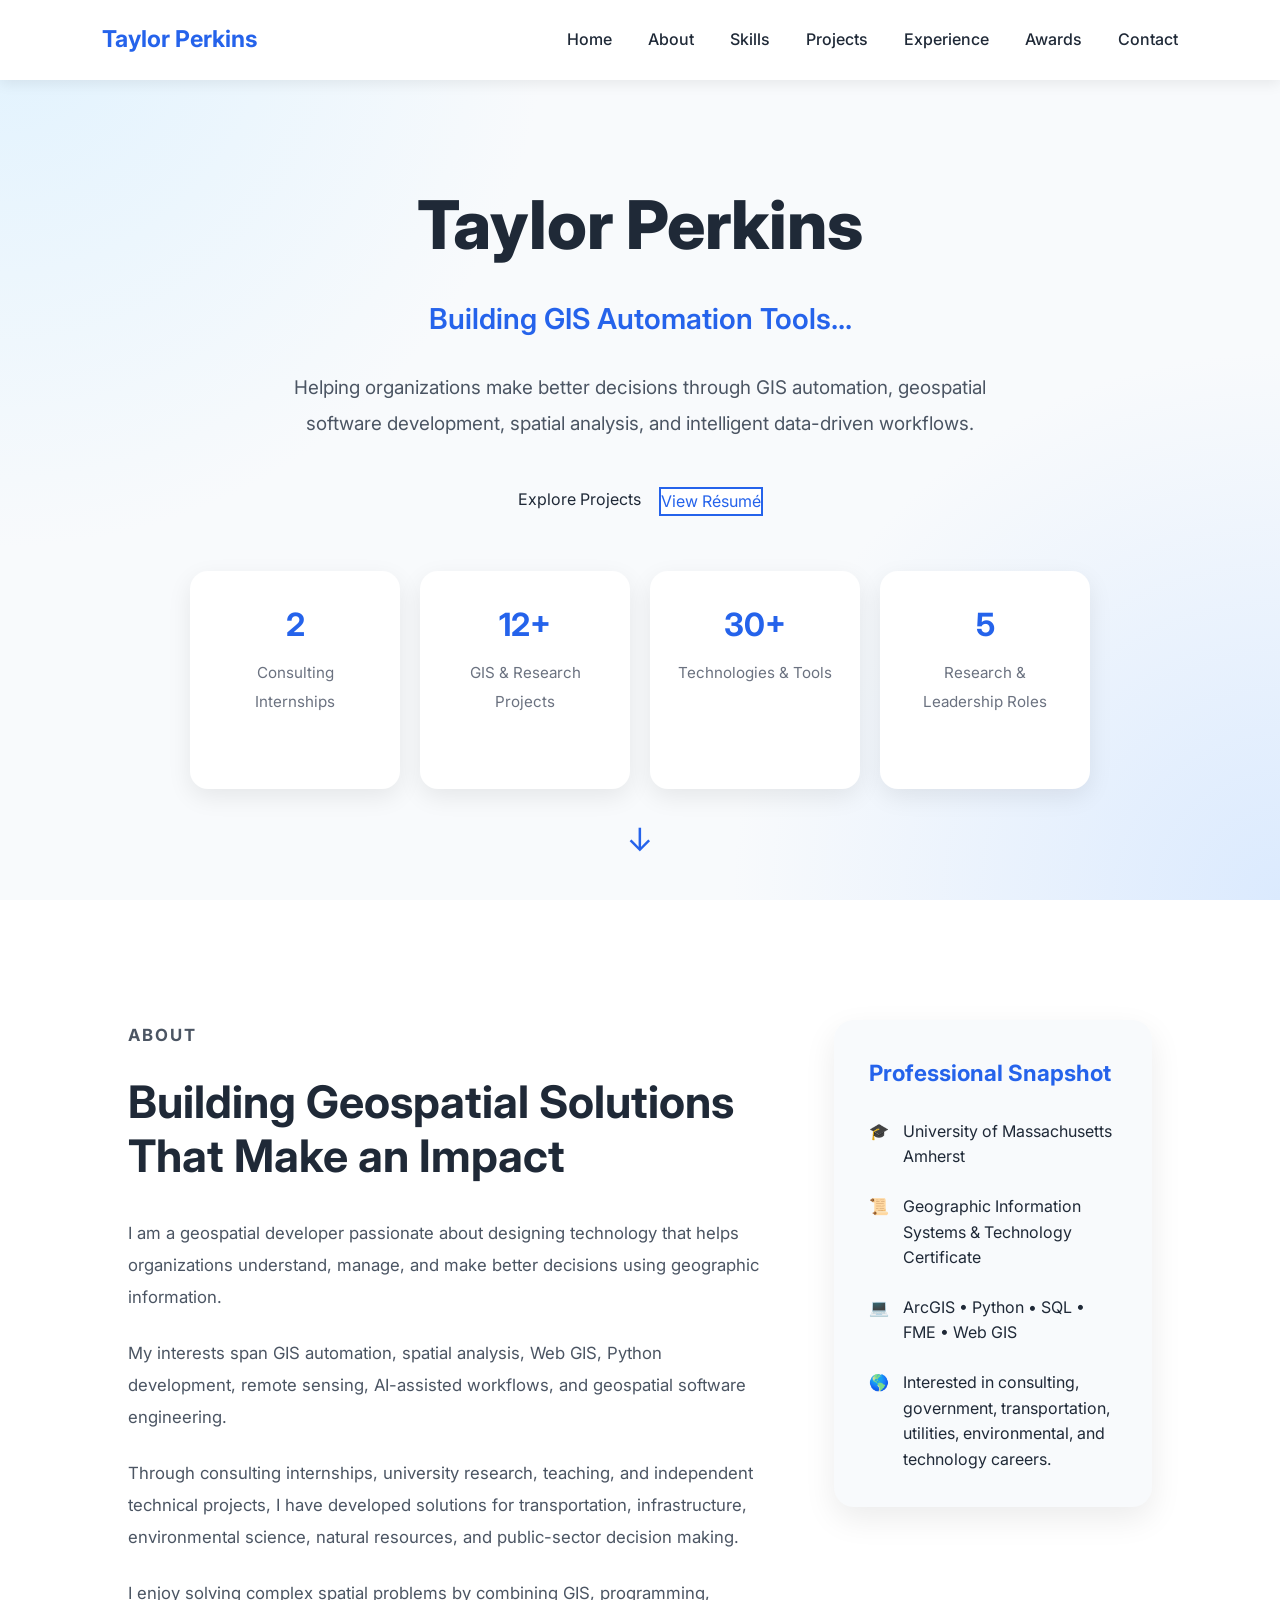
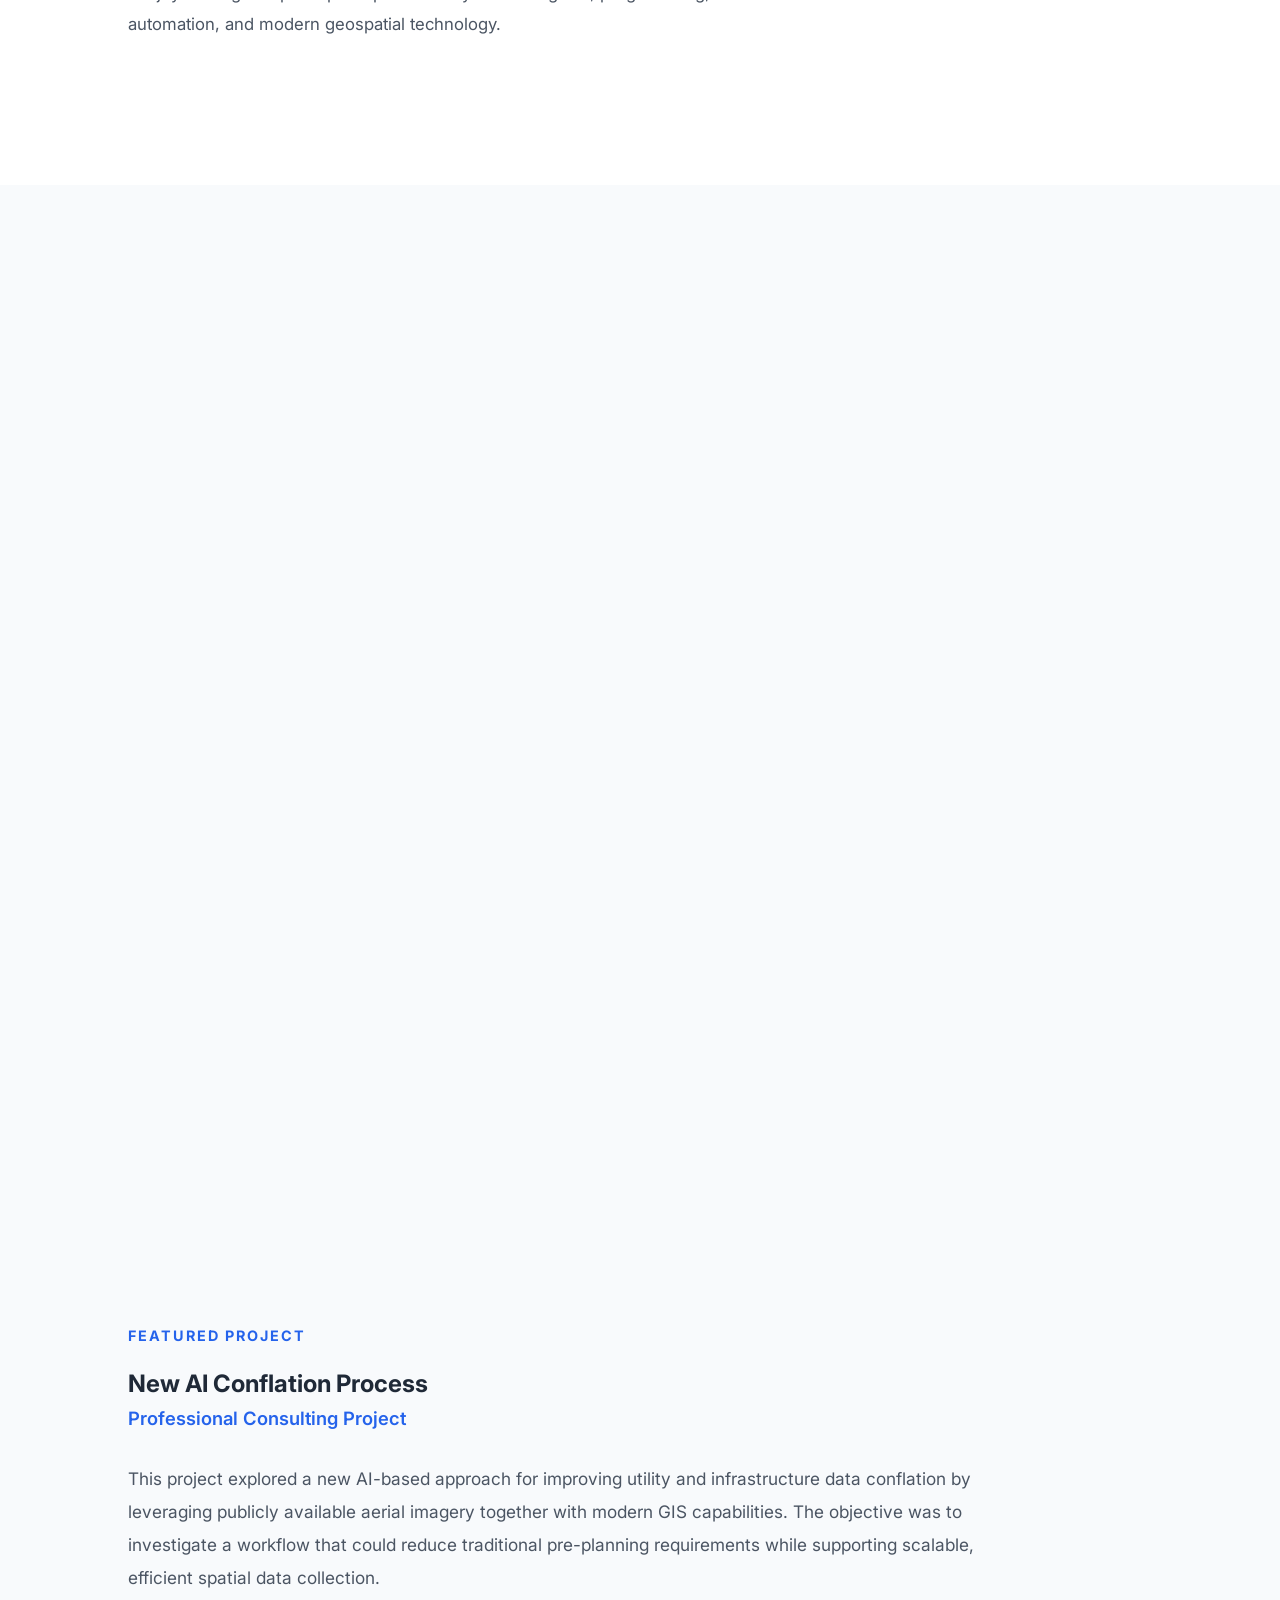
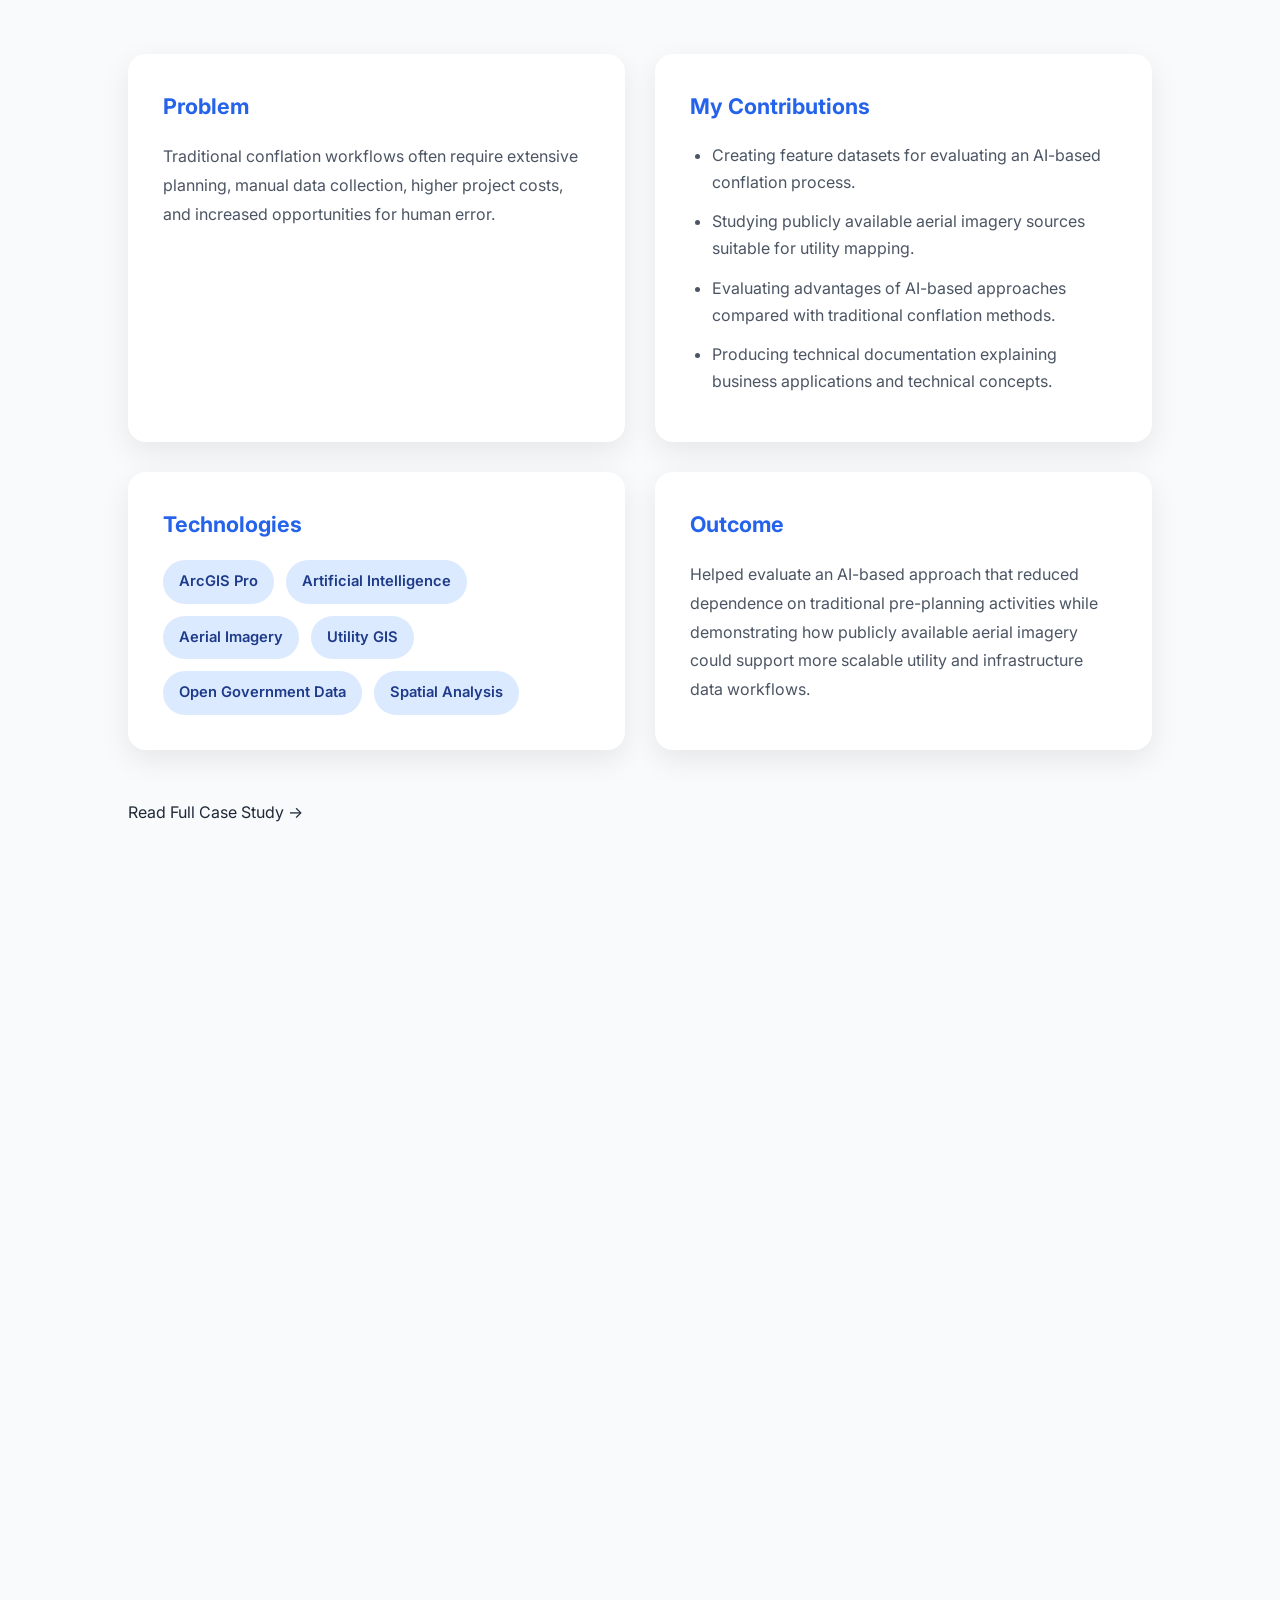
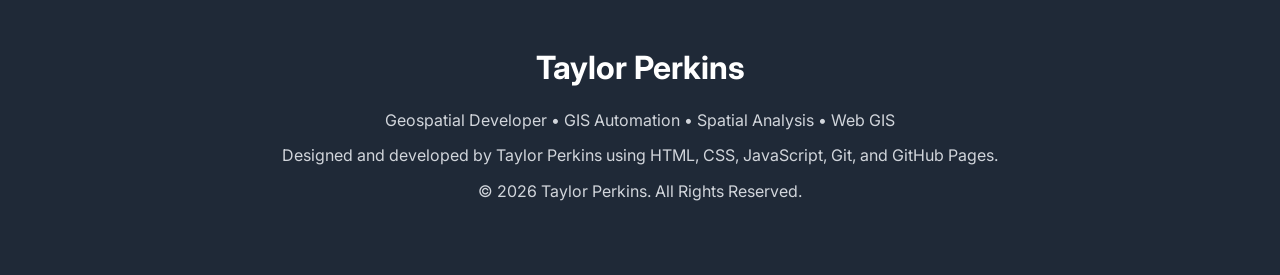
==== commit 5a405ac4: "Version 1.9.1 - CSS for Skills/Experience/Awards/Contact" ====
--- a/index.html
+++ b/index.html
@@ -68,15 +68,15 @@
 
         <li><a href="#about">About</a></li>
 
-        <li><a href="#">Skills</a></li>
+        <li><a href="#skills">Skills</a></li>
 
         <li><a href="#projects">Projects</a></li>
 
-        <li><a href="#">Experience</a></li>
-
-        <li><a href="#">Awards</a></li>
-
-        <li><a href="#">Contact</a></li>
+        <li><a href="#experience">Experience</a></li>
+
+        <li><a href="#awards">Awards</a></li>
+
+        <li><a href="#contact">Contact</a></li>
 
     </ul>
 
--- a/css/style.css
+++ b/css/style.css
@@ -851,6 +851,28 @@
     .project-grid{
 
         grid-template-columns:1fr;
+
+    }
+
+    @media(max-width:700px){
+
+        .experience h2,
+        .skills h2,
+        .contact h2,
+        .awards h2{
+
+            font-size:2.1rem;
+
+        }
+
+
+        .contact-buttons{
+
+            flex-direction:column;
+
+            align-items:center;
+
+        }
 
     }
 
@@ -1518,6 +1540,361 @@
 
 }
 
+/* =========================================================
+   EXPERIENCE SECTION
+========================================================= */
+
+.experience{
+
+    background:white;
+
+    padding:120px 10%;
+
+}
+
+
+.experience h2,
+.skills h2,
+.contact h2,
+.awards h2{
+
+    font-size:2.8rem;
+
+    margin-bottom:50px;
+
+}
+
+
+
+.experience-grid{
+
+    display:grid;
+
+    grid-template-columns:repeat(auto-fit,minmax(300px,1fr));
+
+    gap:35px;
+
+}
+
+
+
+.experience-card{
+
+    background:#F8FAFC;
+
+    border-radius:18px;
+
+    padding:35px;
+
+    box-shadow:0 8px 24px rgba(0,0,0,.08);
+
+    transition:.3s;
+
+    border-left:5px solid #2563EB;
+
+}
+
+
+
+.experience-card:hover{
+
+    transform:translateY(-8px);
+
+    box-shadow:0 16px 36px rgba(37,99,235,.15);
+
+}
+
+
+
+.experience-card h3{
+
+    color:#2563EB;
+
+    margin-bottom:10px;
+
+    font-size:1.35rem;
+
+}
+
+
+
+.experience-card h4{
+
+    color:#4B5563;
+
+    margin-bottom:18px;
+
+}
+
+
+
+.experience-card p{
+
+    color:#4B5563;
+
+    line-height:1.8;
+
+    margin-bottom:20px;
+
+}
+
+
+
+.experience-card ul{
+
+    padding-left:20px;
+
+}
+
+
+.experience-card li{
+
+    color:#4B5563;
+
+    margin-bottom:10px;
+
+}
+
+/* =========================================================
+   SKILLS SECTION
+========================================================= */
+
+.skills{
+
+    background:#F8FAFC;
+
+    padding:120px 10%;
+
+}
+
+
+
+.skills-container{
+
+    display:grid;
+
+    grid-template-columns:repeat(auto-fit,minmax(280px,1fr));
+
+    gap:30px;
+
+}
+
+
+
+.skill-category{
+
+    background:white;
+
+    padding:35px;
+
+    border-radius:18px;
+
+    box-shadow:0 8px 24px rgba(0,0,0,.08);
+
+    transition:.3s;
+
+}
+
+
+
+.skill-category:hover{
+
+    transform:translateY(-8px);
+
+}
+
+
+
+.skill-category h3{
+
+    color:#2563EB;
+
+    margin-bottom:25px;
+
+}
+
+
+
+.skill-tags{
+
+    display:flex;
+
+    flex-wrap:wrap;
+
+    gap:12px;
+
+}
+
+
+
+.skill-tags span{
+
+    background:#DBEAFE;
+
+    color:#1E3A8A;
+
+    padding:10px 16px;
+
+    border-radius:999px;
+
+    font-weight:600;
+
+    font-size:.9rem;
+
+    transition:.25s;
+
+}
+
+
+
+.skill-tags span:hover{
+
+    background:#2563EB;
+
+    color:white;
+
+}
+
+/* =========================================================
+   CONTACT SECTION
+========================================================= */
+
+.contact{
+
+    background:white;
+
+    padding:120px 10%;
+
+    text-align:center;
+
+}
+
+
+
+.contact p{
+
+    max-width:700px;
+
+    margin:0 auto 40px;
+
+    color:#4B5563;
+
+    font-size:1.1rem;
+
+}
+
+
+
+.contact-buttons{
+
+    display:flex;
+
+    justify-content:center;
+
+    flex-wrap:wrap;
+
+    gap:20px;
+
+}
+
+
+
+.contact-button{
+
+    background:#2563EB;
+
+    color:white;
+
+    padding:15px 30px;
+
+    border-radius:12px;
+
+    font-weight:600;
+
+    transition:.25s;
+
+}
+
+
+
+.contact-button:hover{
+
+    transform:translateY(-5px);
+
+    background:#1D4ED8;
+
+}
+
+/* =========================================================
+   AWARDS SECTION
+========================================================= */
+
+.awards{
+
+    background:#F8FAFC;
+
+    padding:120px 10%;
+
+}
+
+
+
+.award-grid{
+
+    display:grid;
+
+    grid-template-columns:repeat(auto-fit,minmax(280px,1fr));
+
+    gap:30px;
+
+}
+
+
+
+.award-card{
+
+    background:white;
+
+    padding:35px;
+
+    border-radius:18px;
+
+    box-shadow:0 8px 24px rgba(0,0,0,.08);
+
+    transition:.3s;
+
+}
+
+
+
+.award-card:hover{
+
+    transform:translateY(-8px);
+
+    box-shadow:0 16px 36px rgba(37,99,blue,.15);
+
+}
+
+
+
+.award-card h3{
+
+    color:#2563EB;
+
+    margin-bottom:15px;
+
+}
+
+
+
+.award-card p{
+
+    color:#4B5563;
+
+    line-height:1.8;
+
+}
+
 /* ==========================================
    ANIMATED WORKFLOW TIMELINE
 ========================================== */
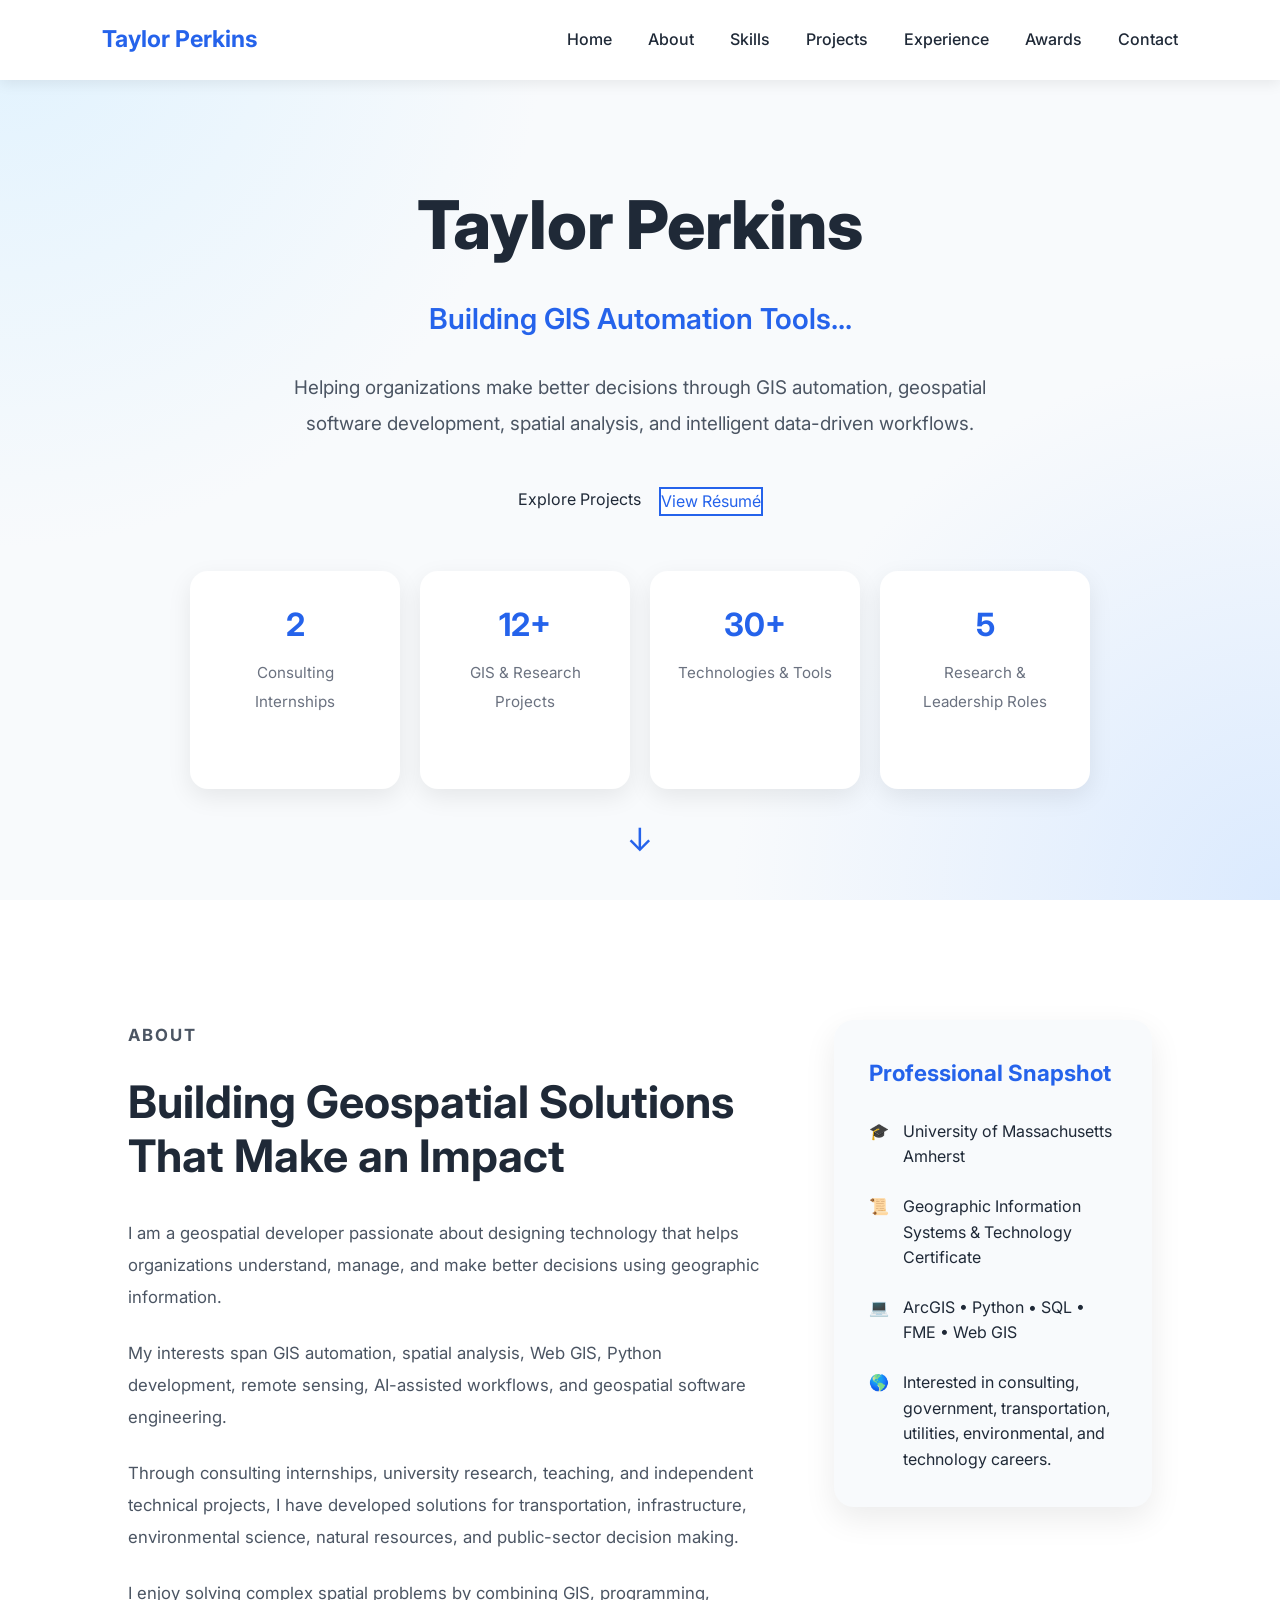
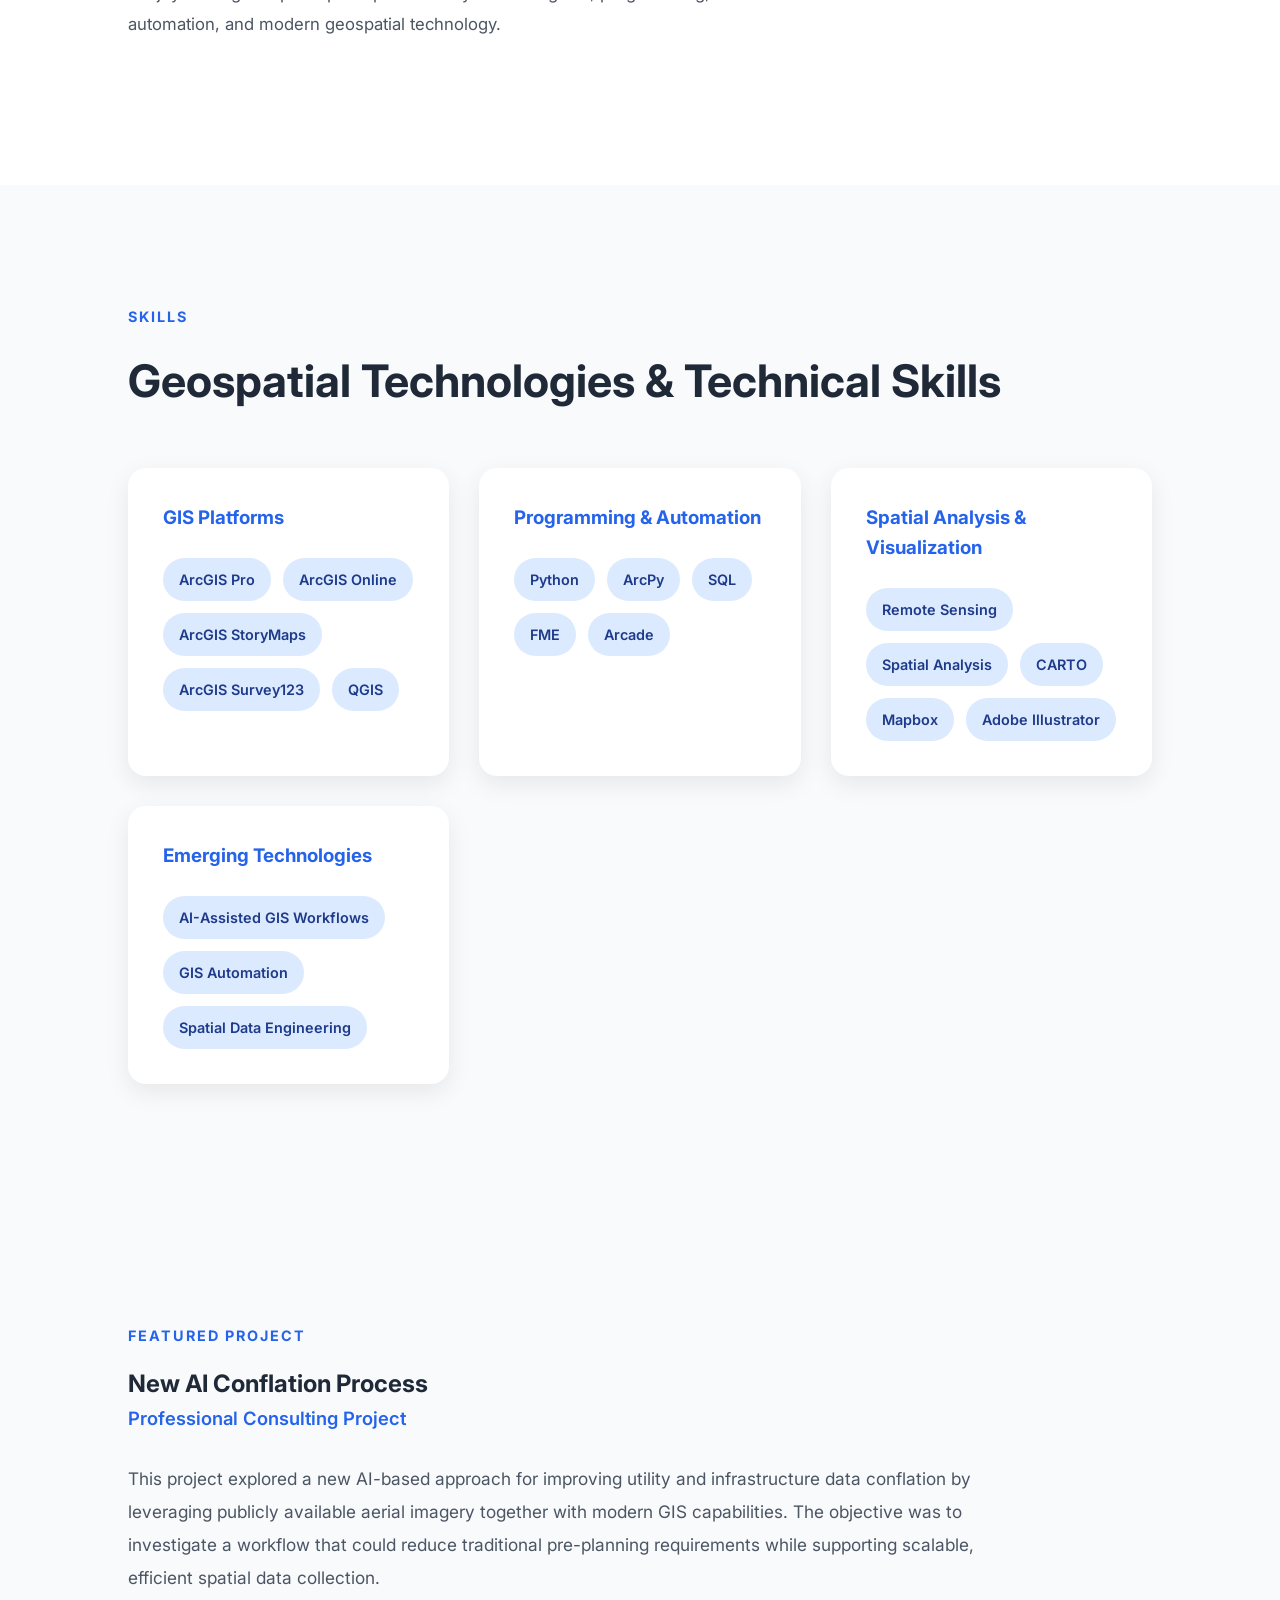
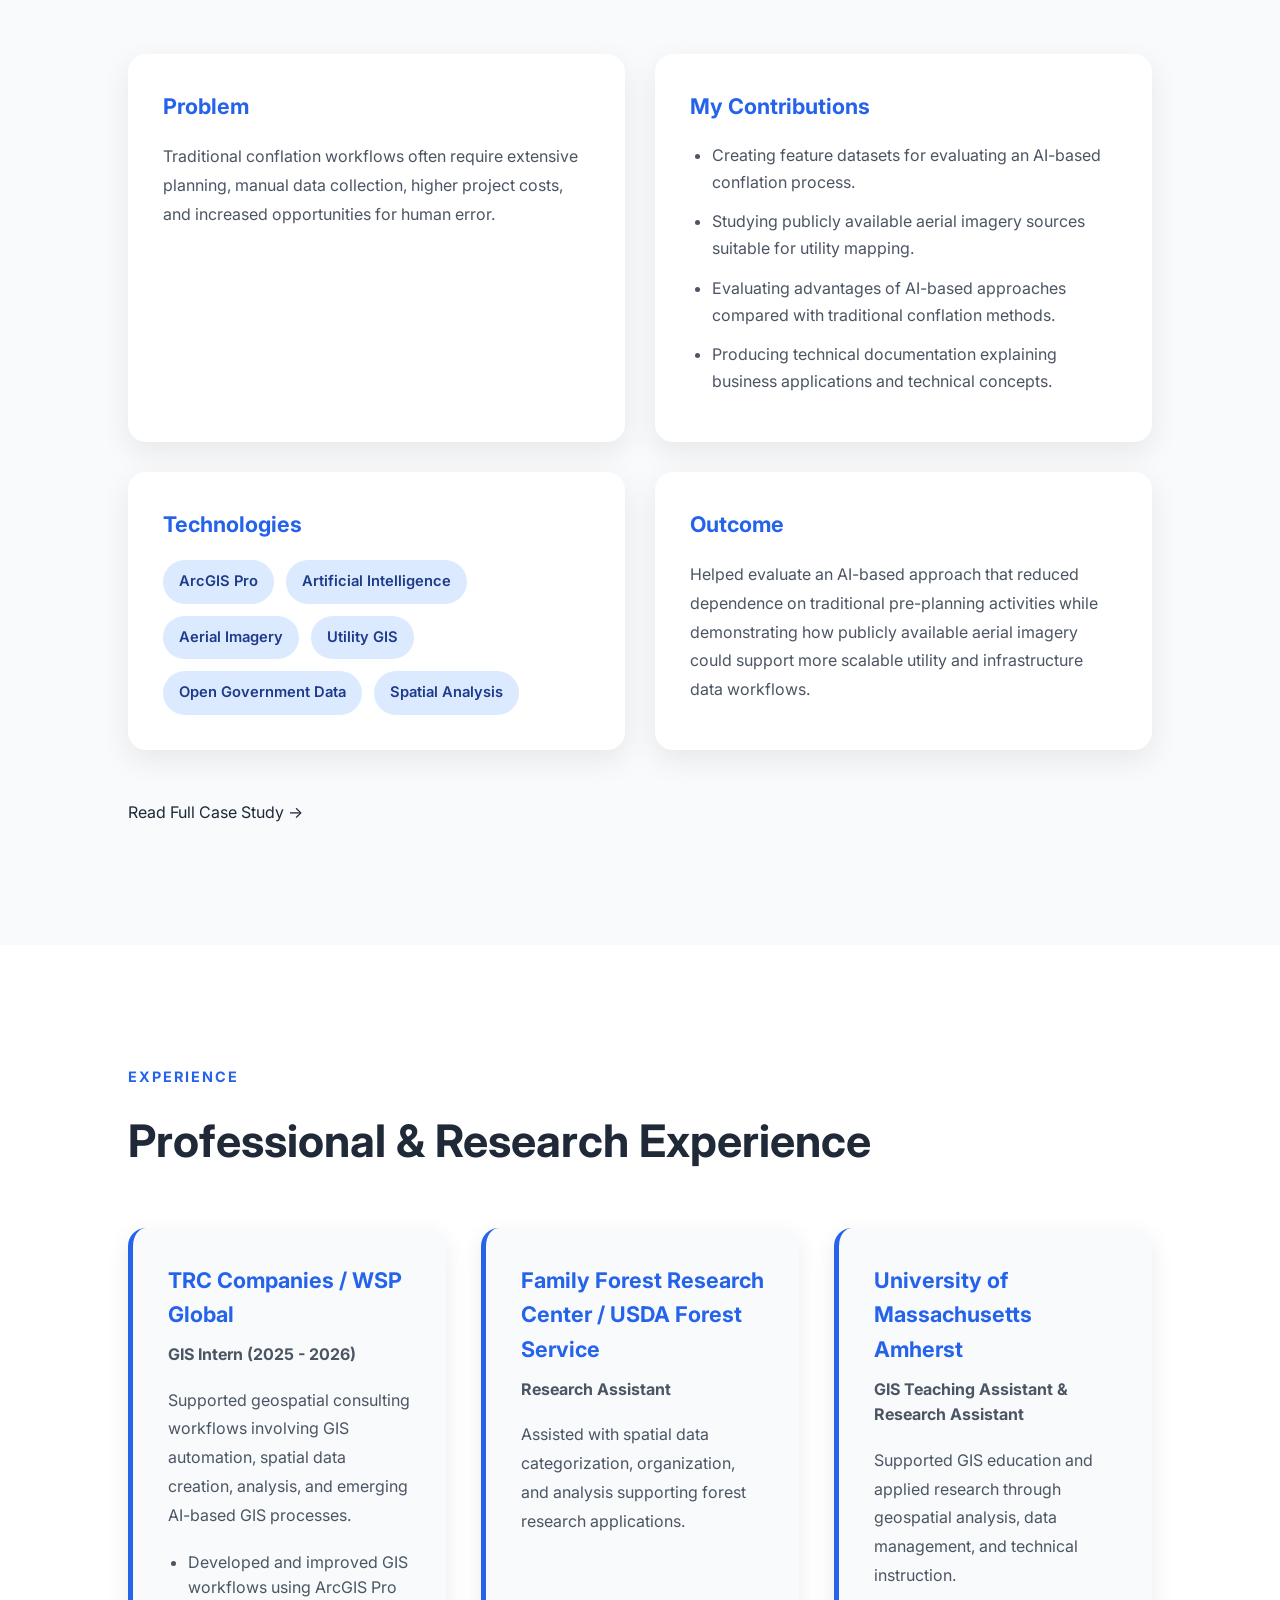
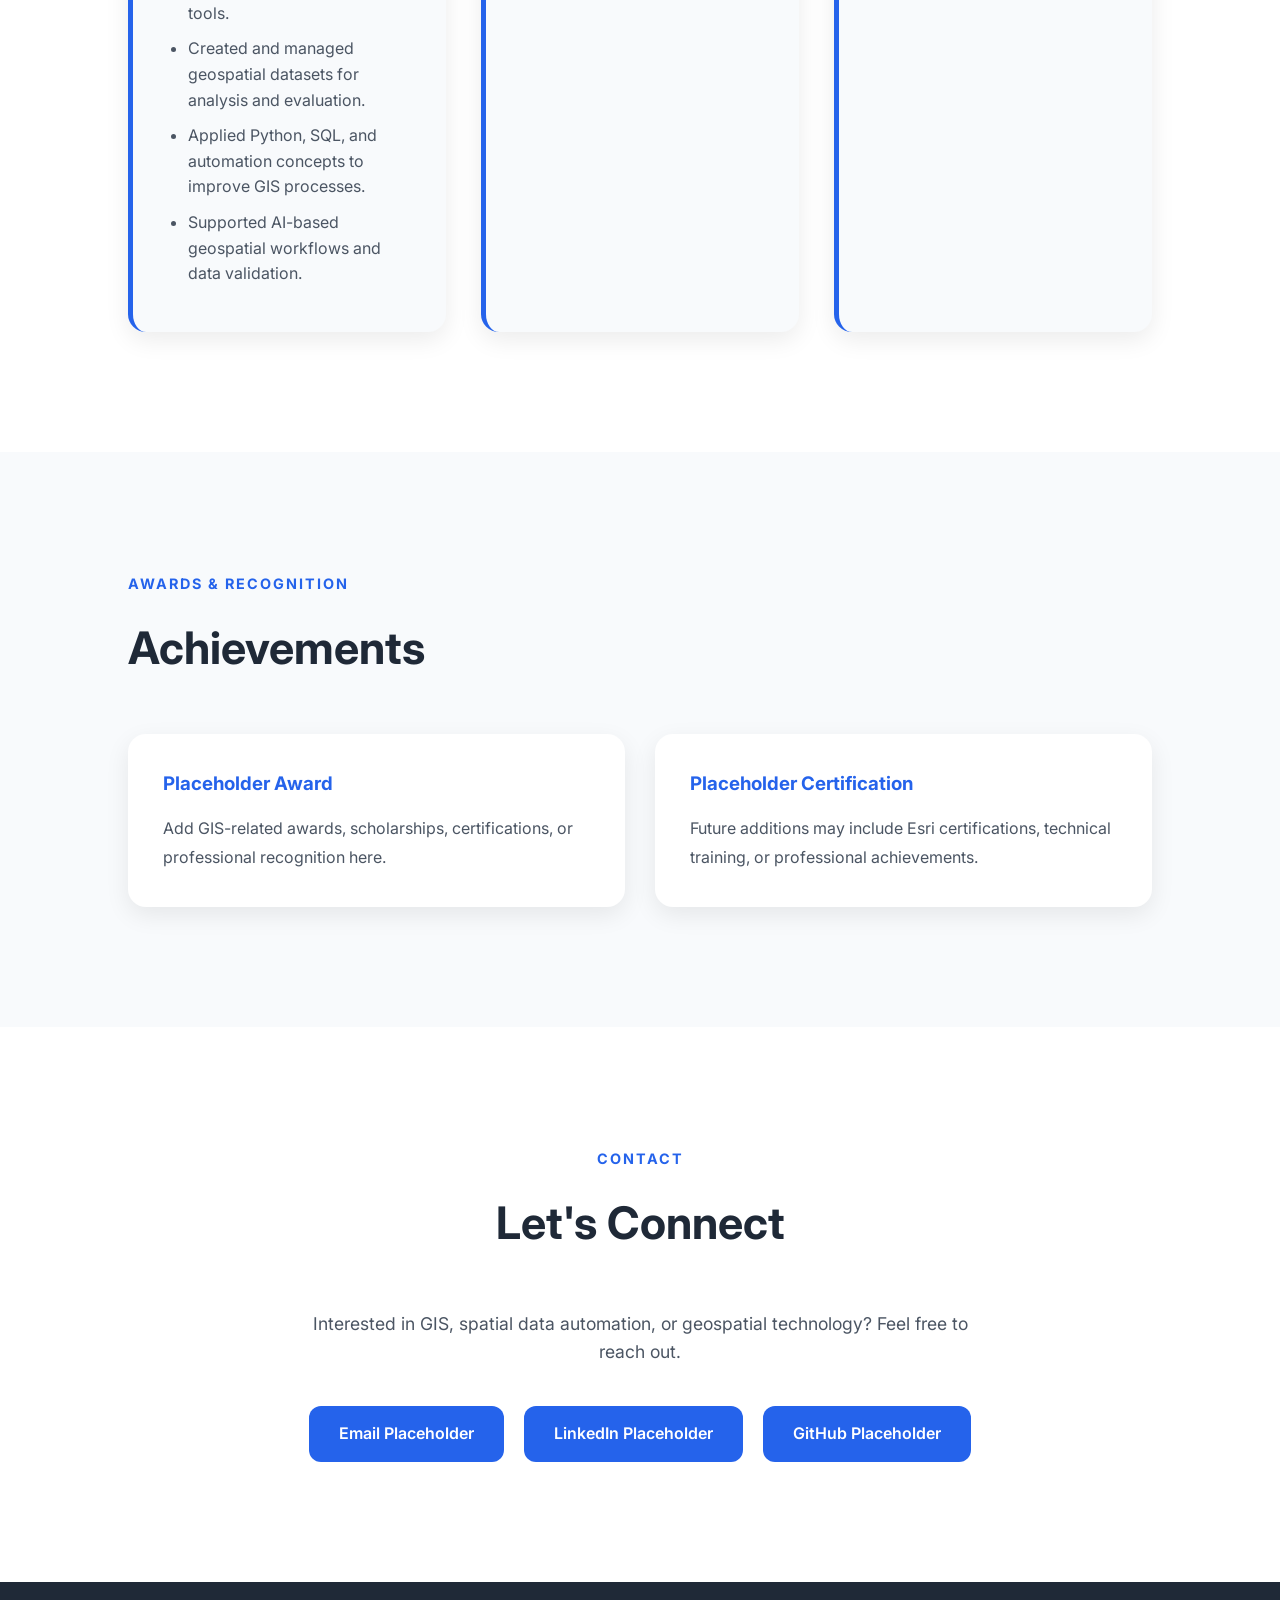
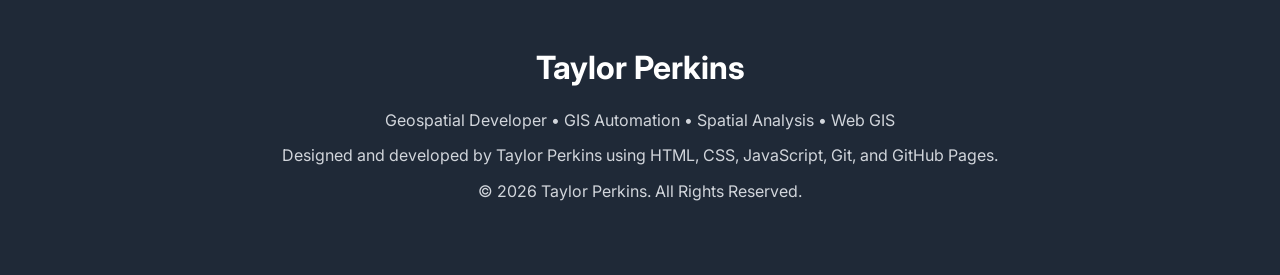
==== commit f0c5d9f4: "Version 1.9.3 - Final Fix for Content in Experience/Skills/Awards/Contact on Website" ====
--- a/index.html
+++ b/index.html
@@ -558,7 +558,7 @@
     <div class="experience-grid">
 
 
-        <div class="experience-card">
+        <div class="experience-card reveal">
 
             <h3>
                 TRC Companies / WSP Global
@@ -596,7 +596,7 @@
 
 
 
-        <div class="experience-card">
+        <div class="experience-card reveal">
 
             <h3>
                 Family Forest Research Center / USDA Forest Service
@@ -615,7 +615,7 @@
 
 
 
-        <div class="experience-card">
+        <div class="experience-card reveal">
 
             <h3>
                 University of Massachusetts Amherst
@@ -656,7 +656,7 @@
     <div class="award-grid">
 
 
-        <div class="award-card">
+        <div class="award-card reveal">
 
             <h3>
                 Placeholder Award
@@ -670,7 +670,7 @@
         </div>
 
 
-        <div class="award-card">
+        <div class="award-card reveal">
 
             <h3>
                 Placeholder Certification
--- a/css/style.css
+++ b/css/style.css
@@ -2059,4 +2059,17 @@
 
     box-shadow:0 0 30px rgba(37,99,235,.30);
 
+}
+
+# temporary
+.experience-card{
+
+    background:white;
+
+    border-radius:18px;
+
+    padding:35px;
+
+    box-shadow:0 8px 24px rgba(0,0,0,.08);
+
 }
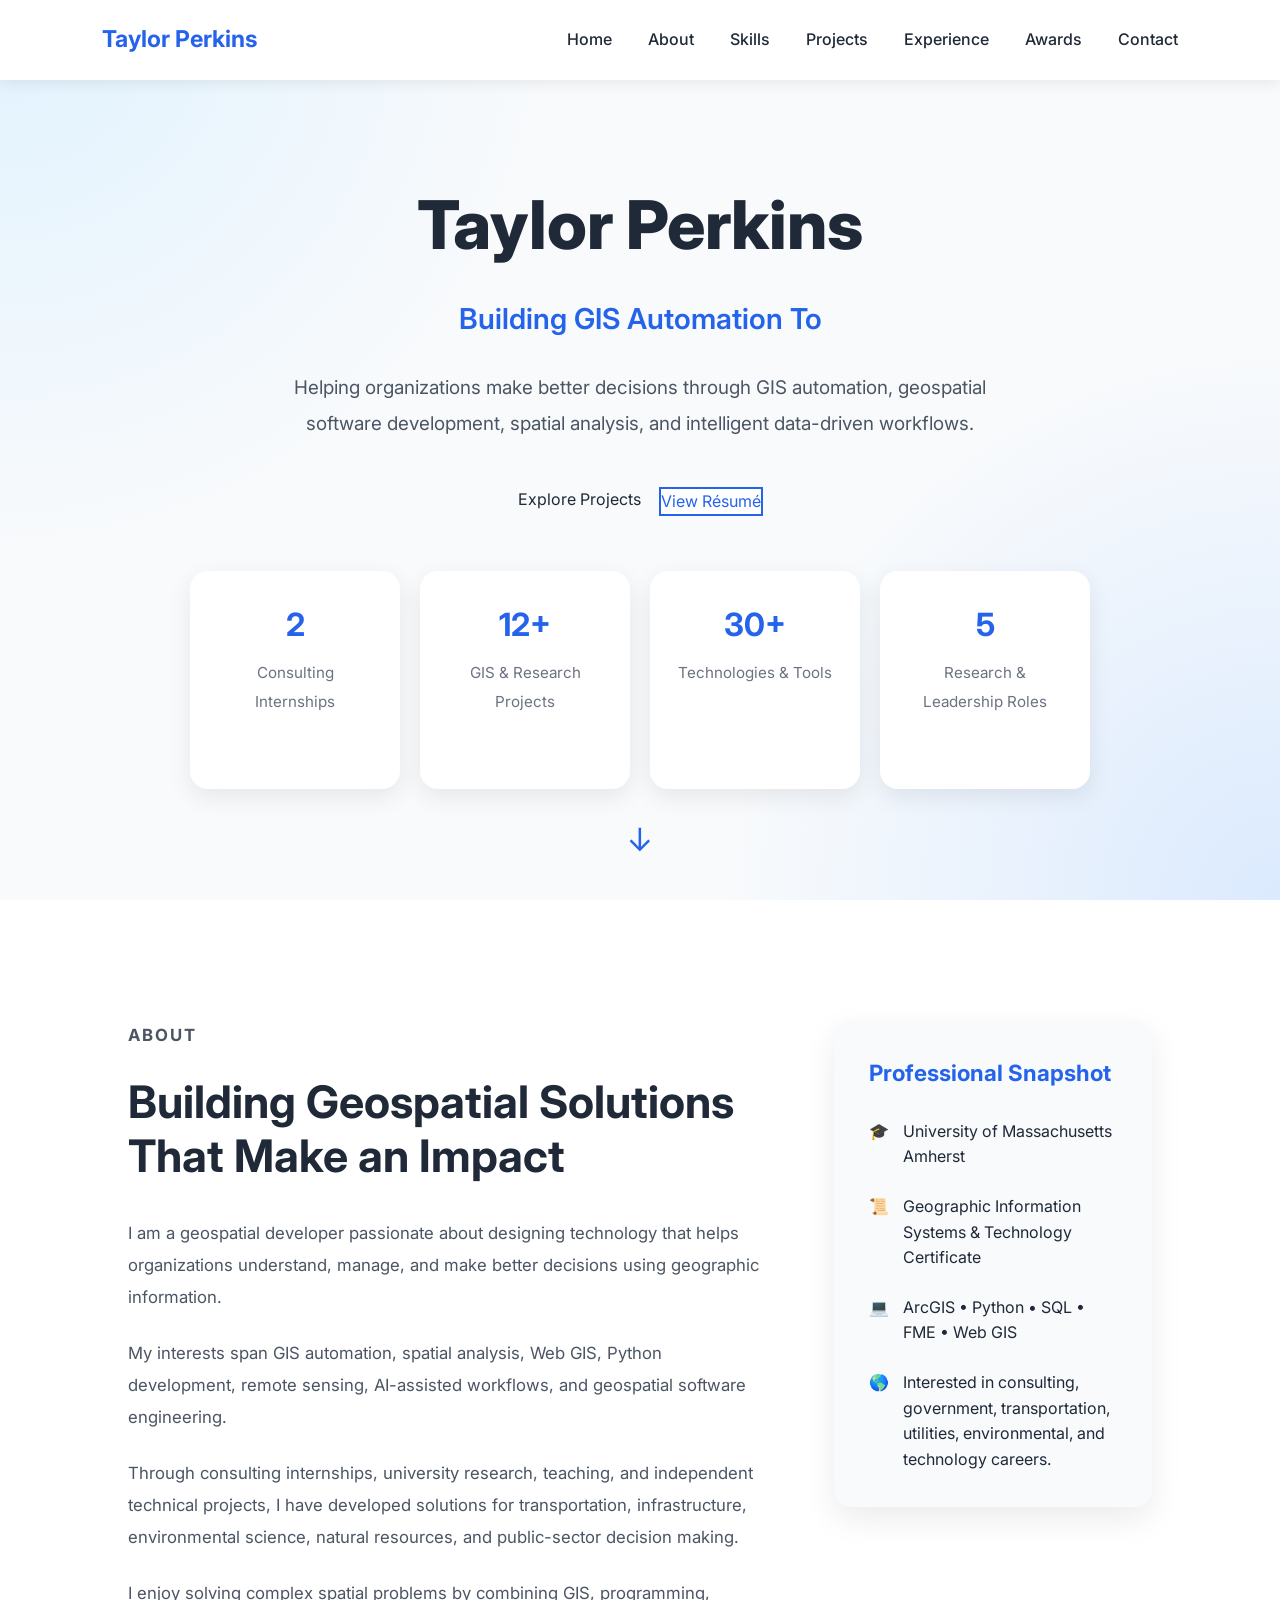
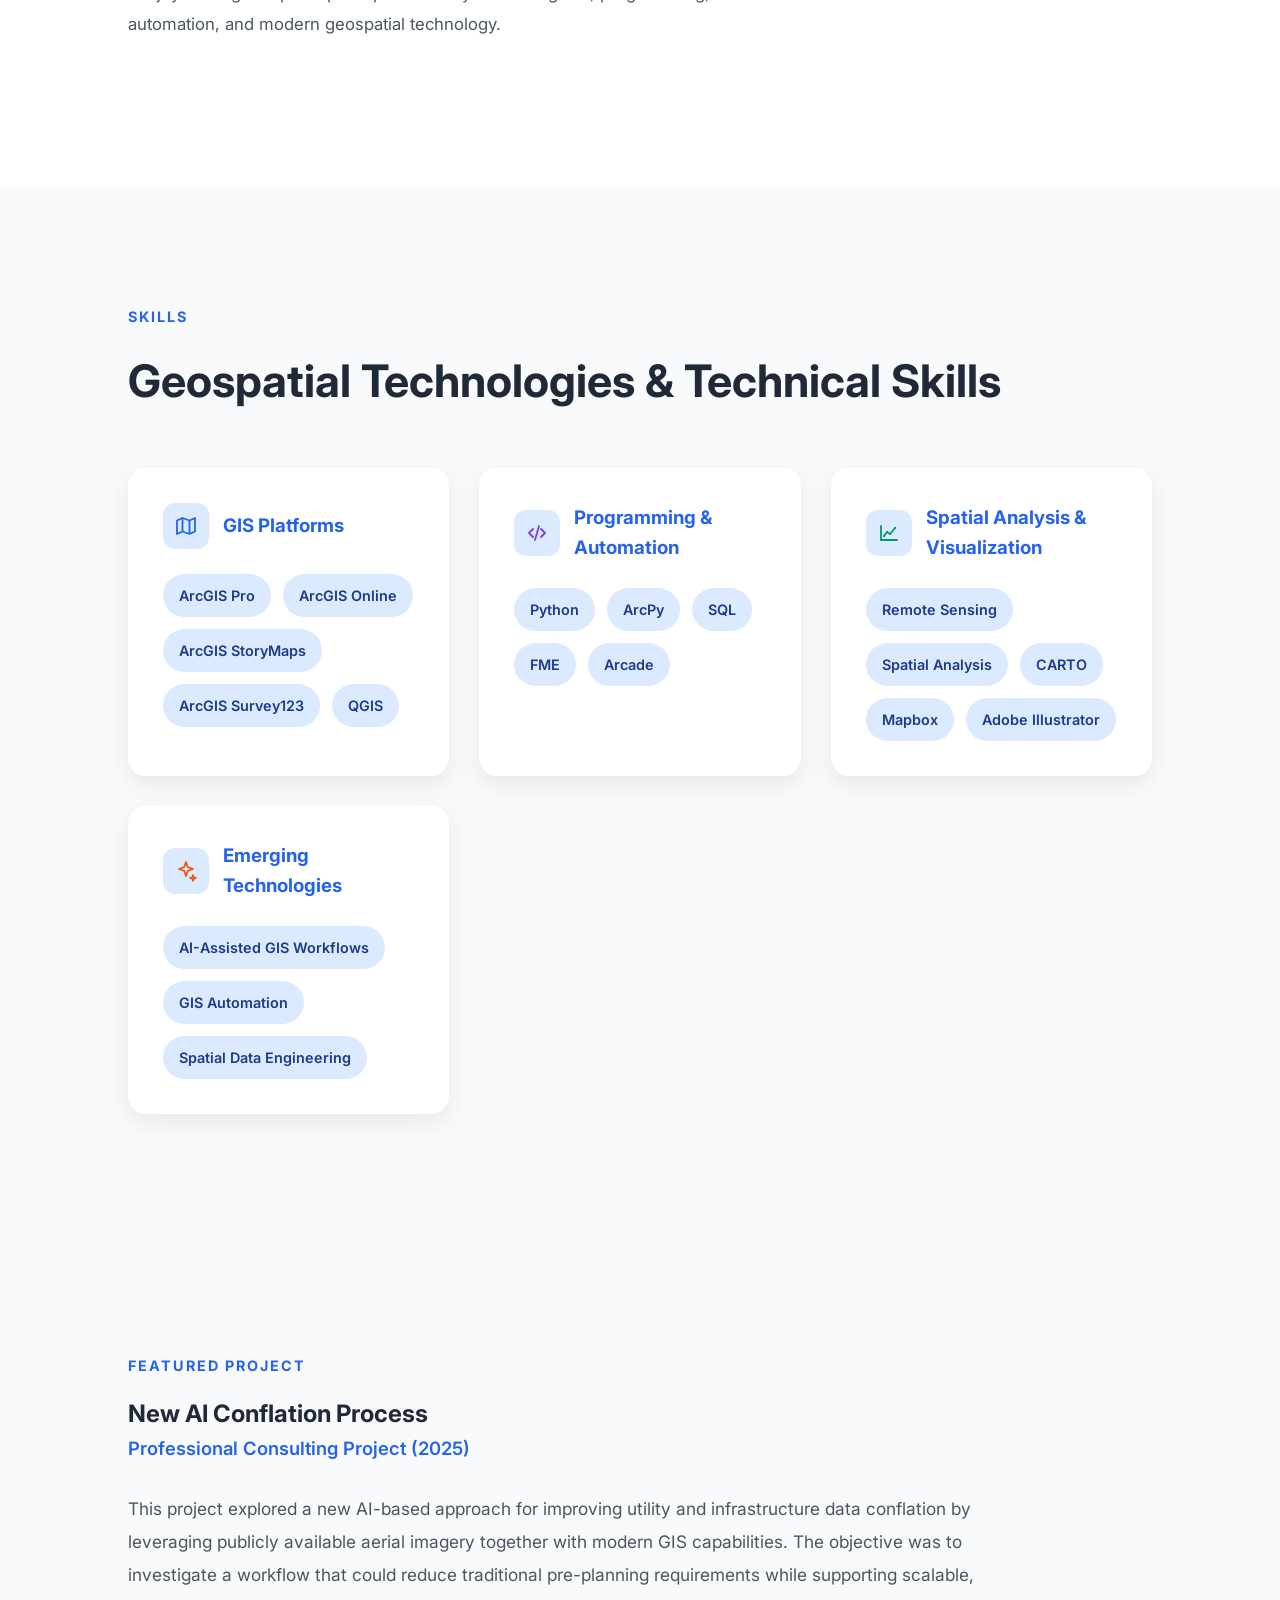
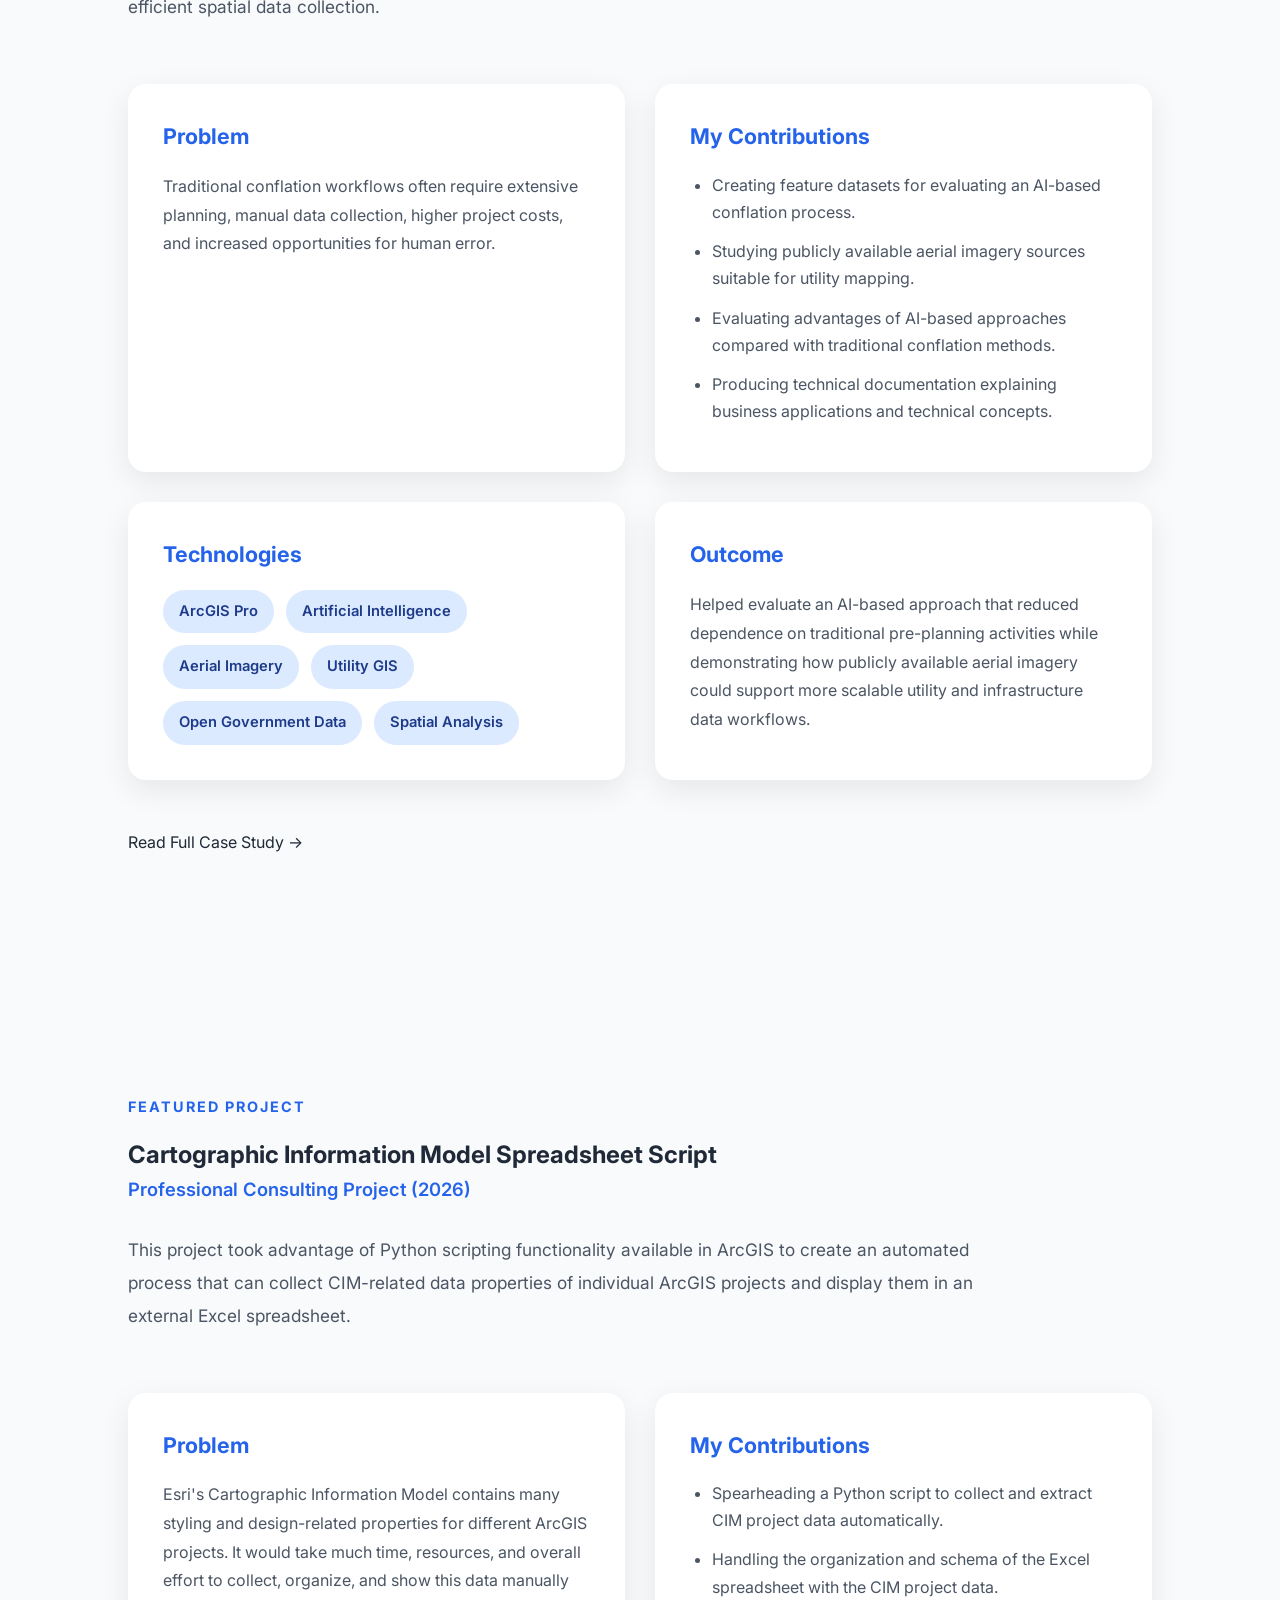
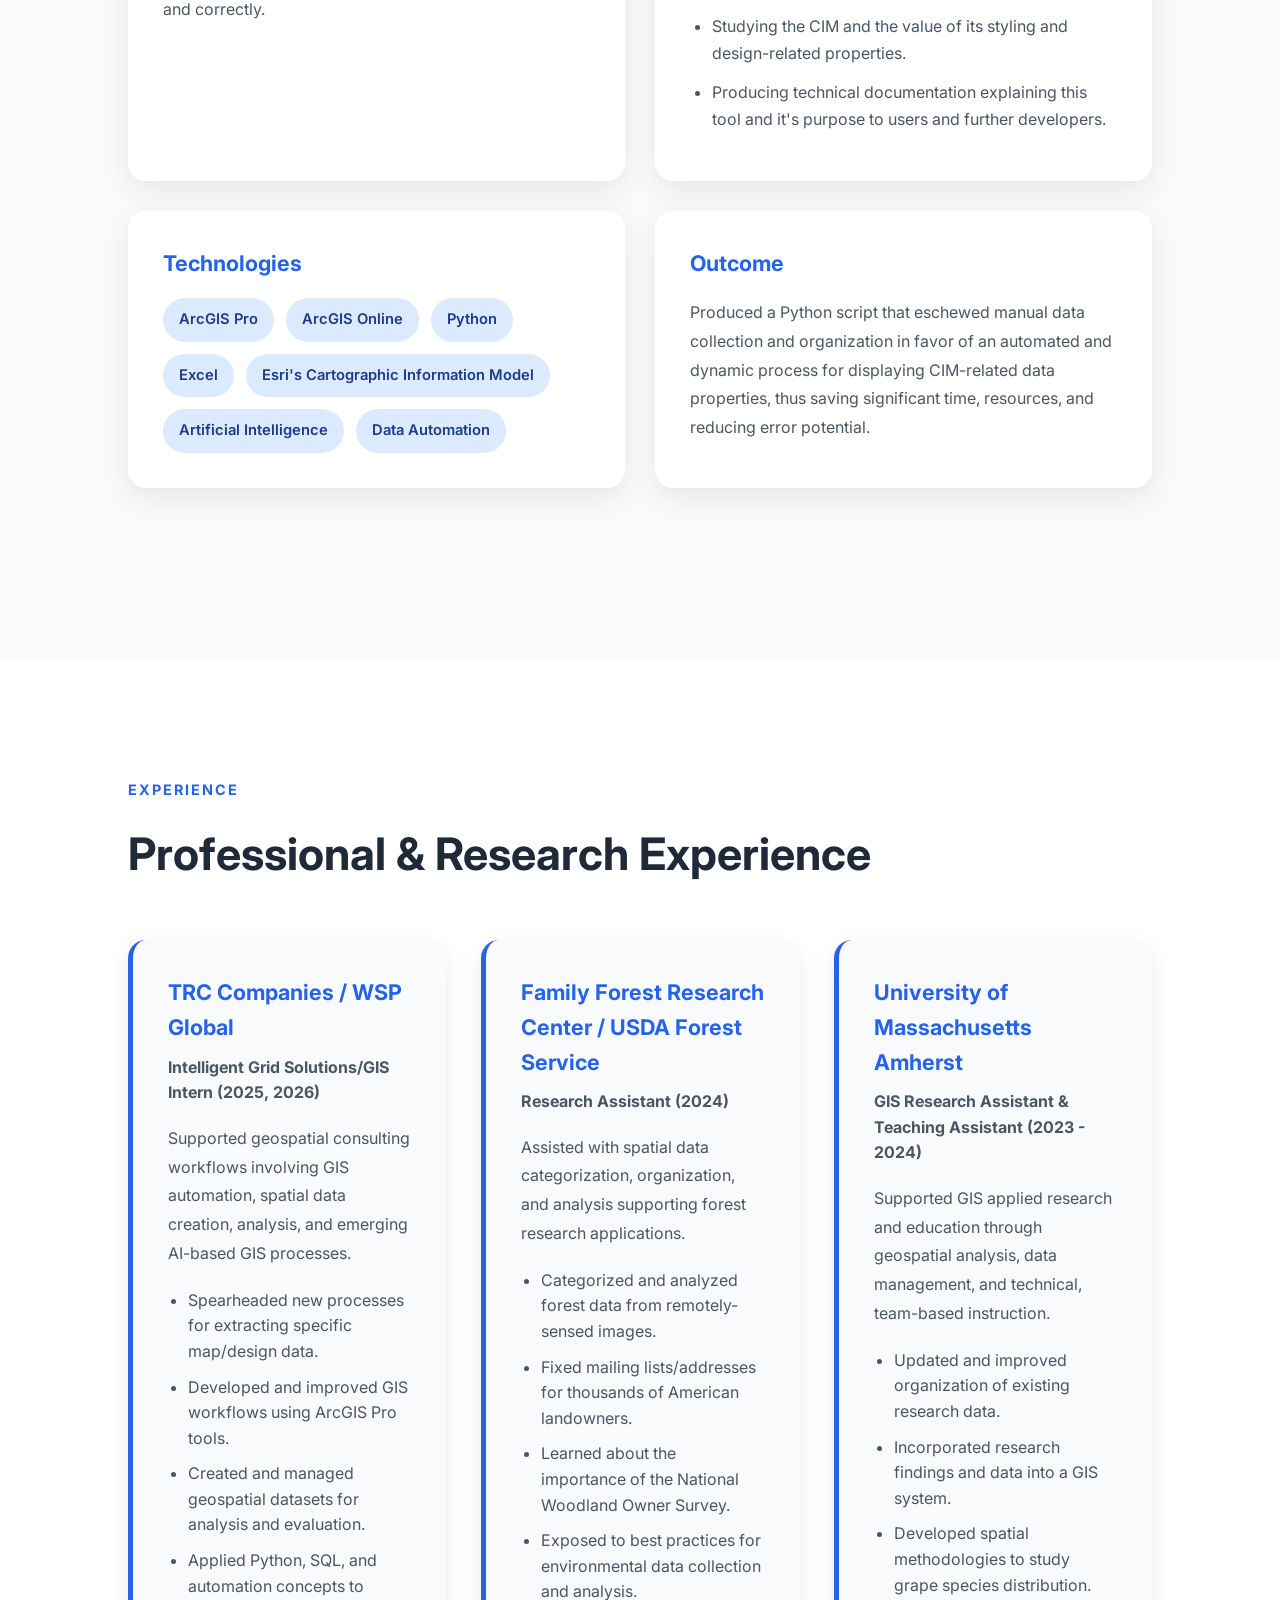
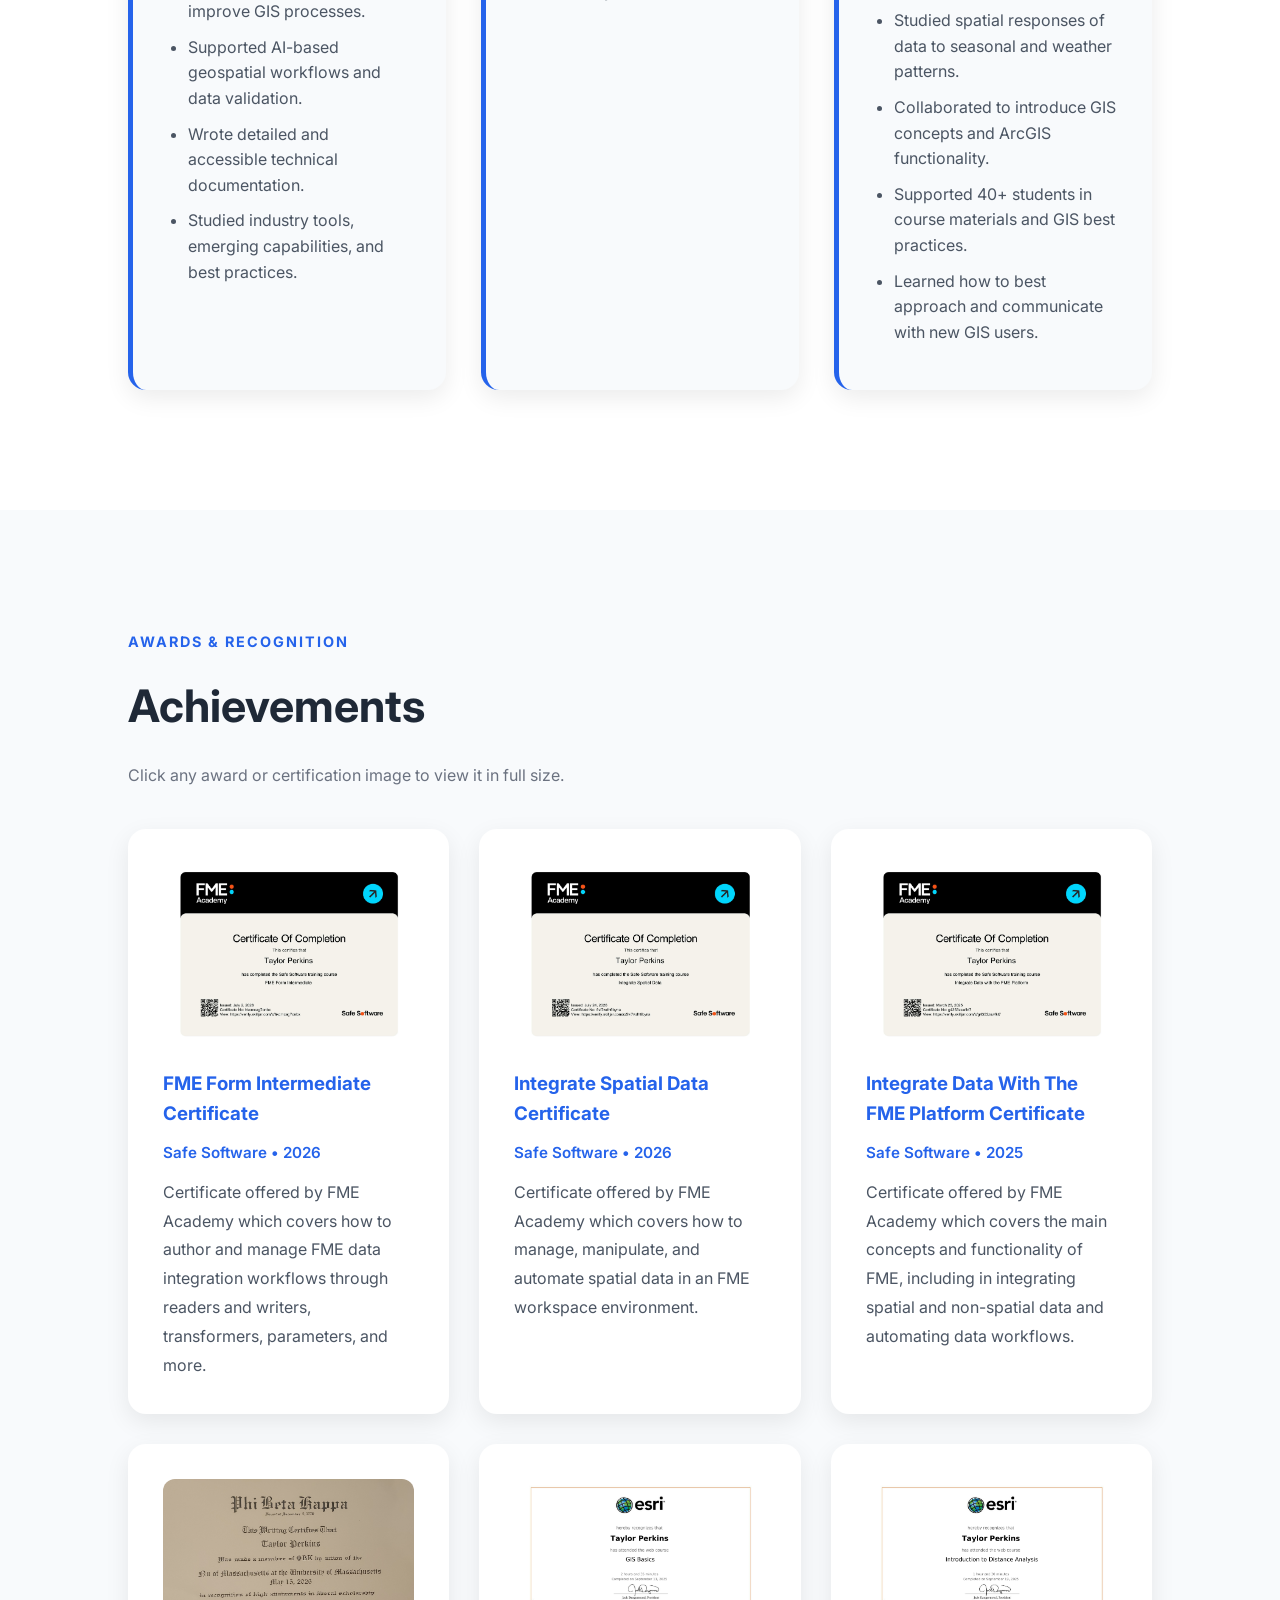
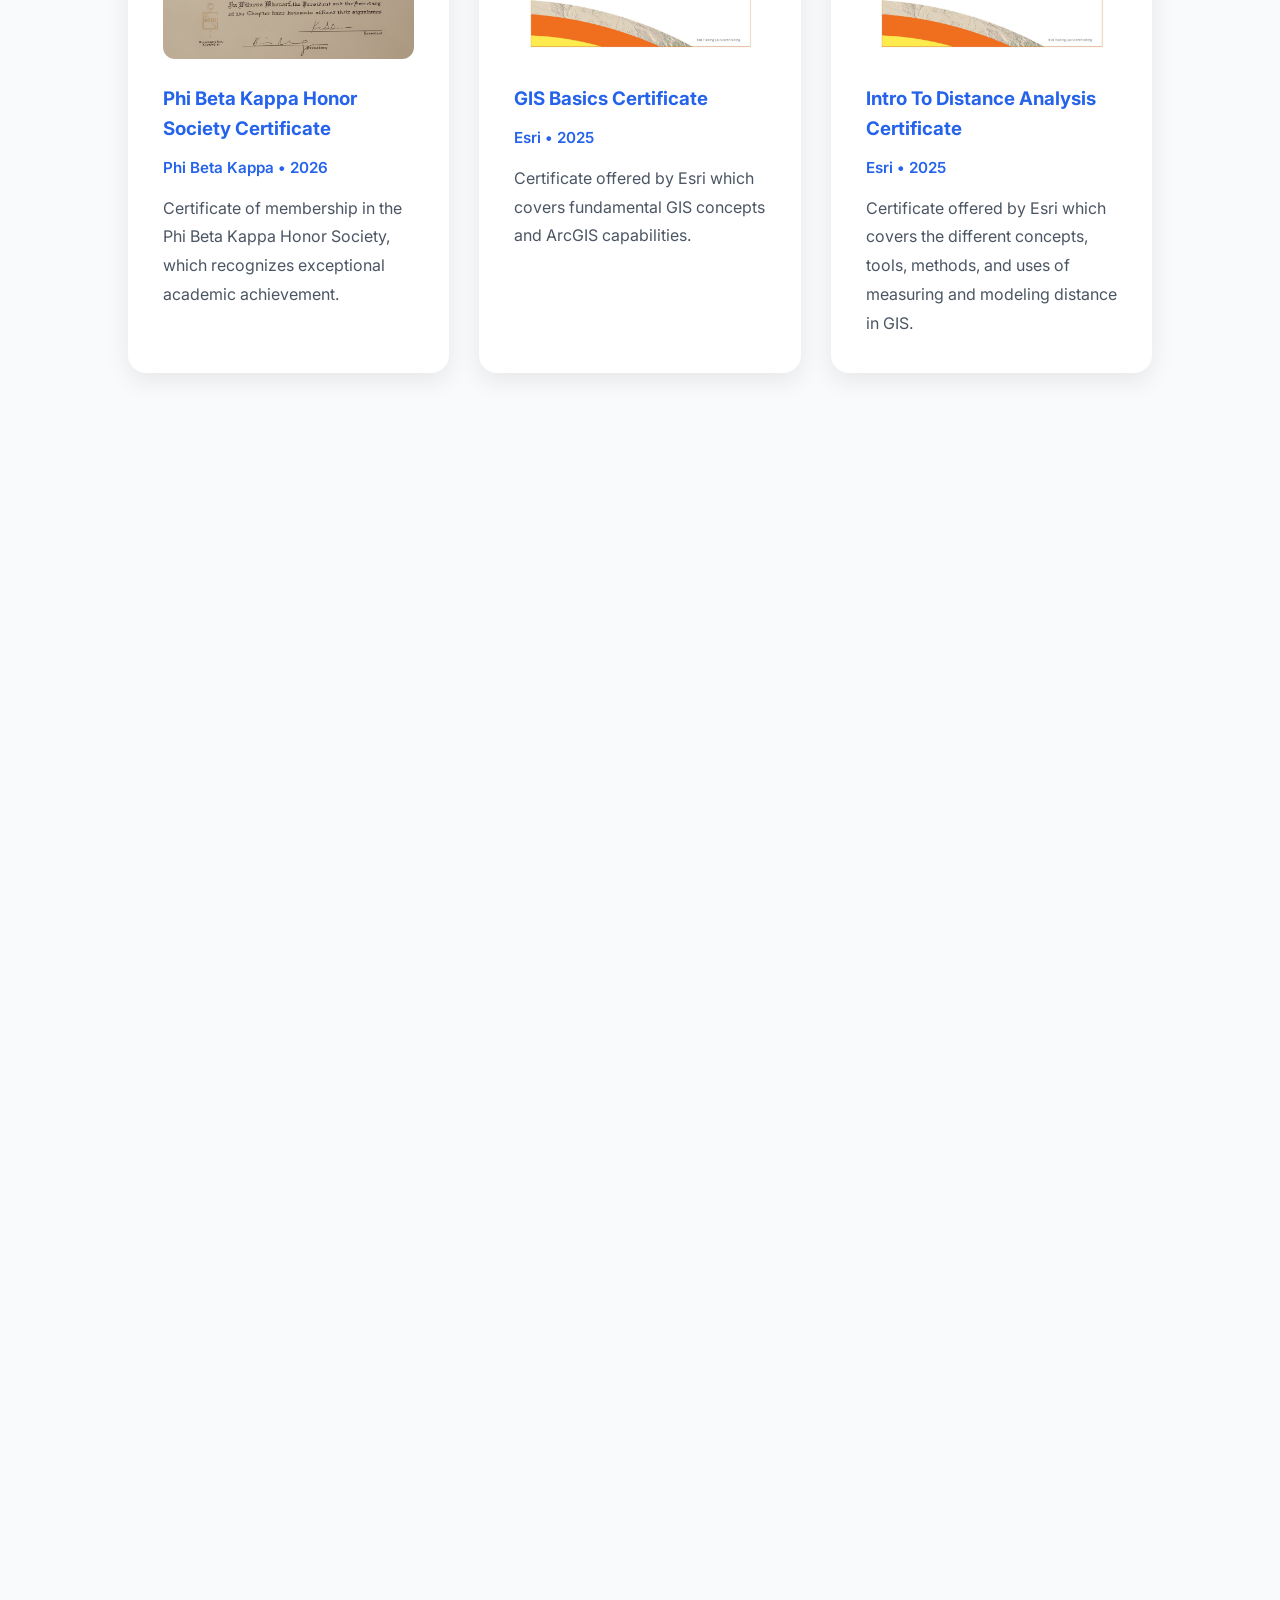
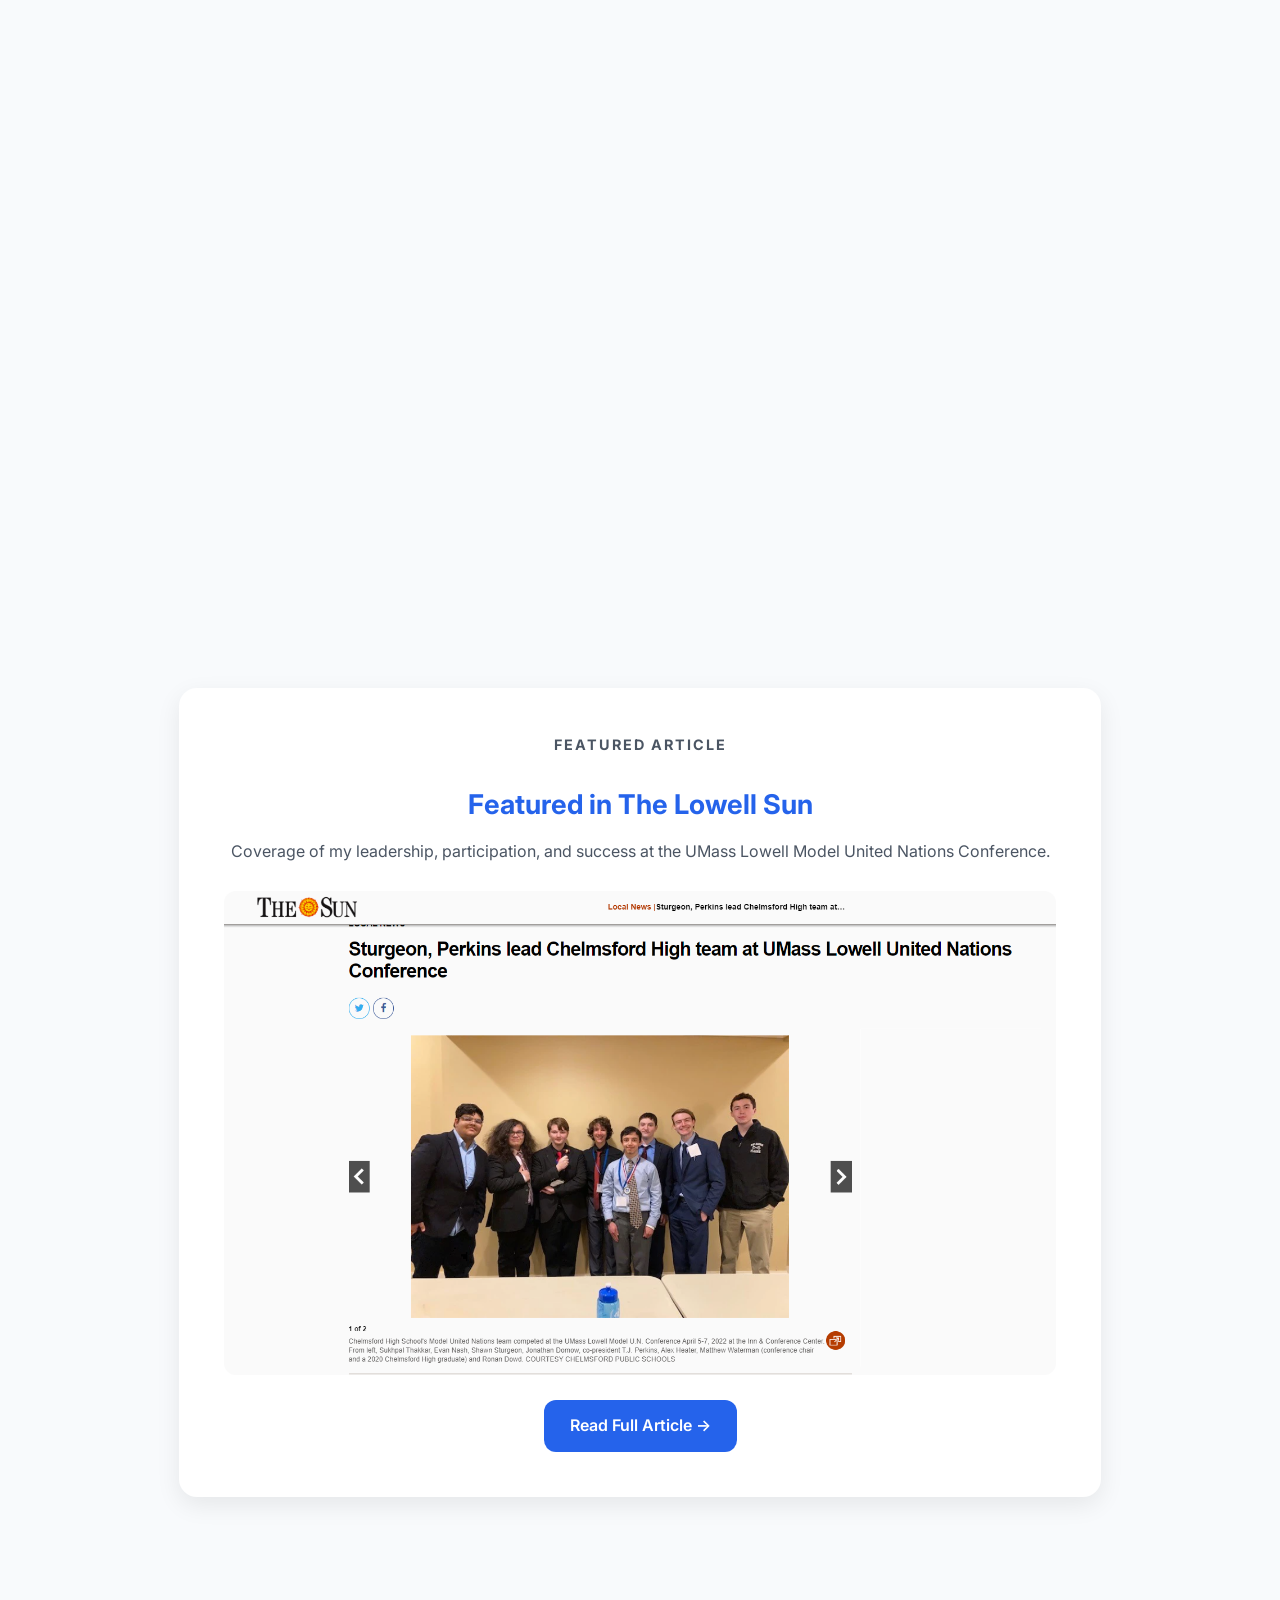
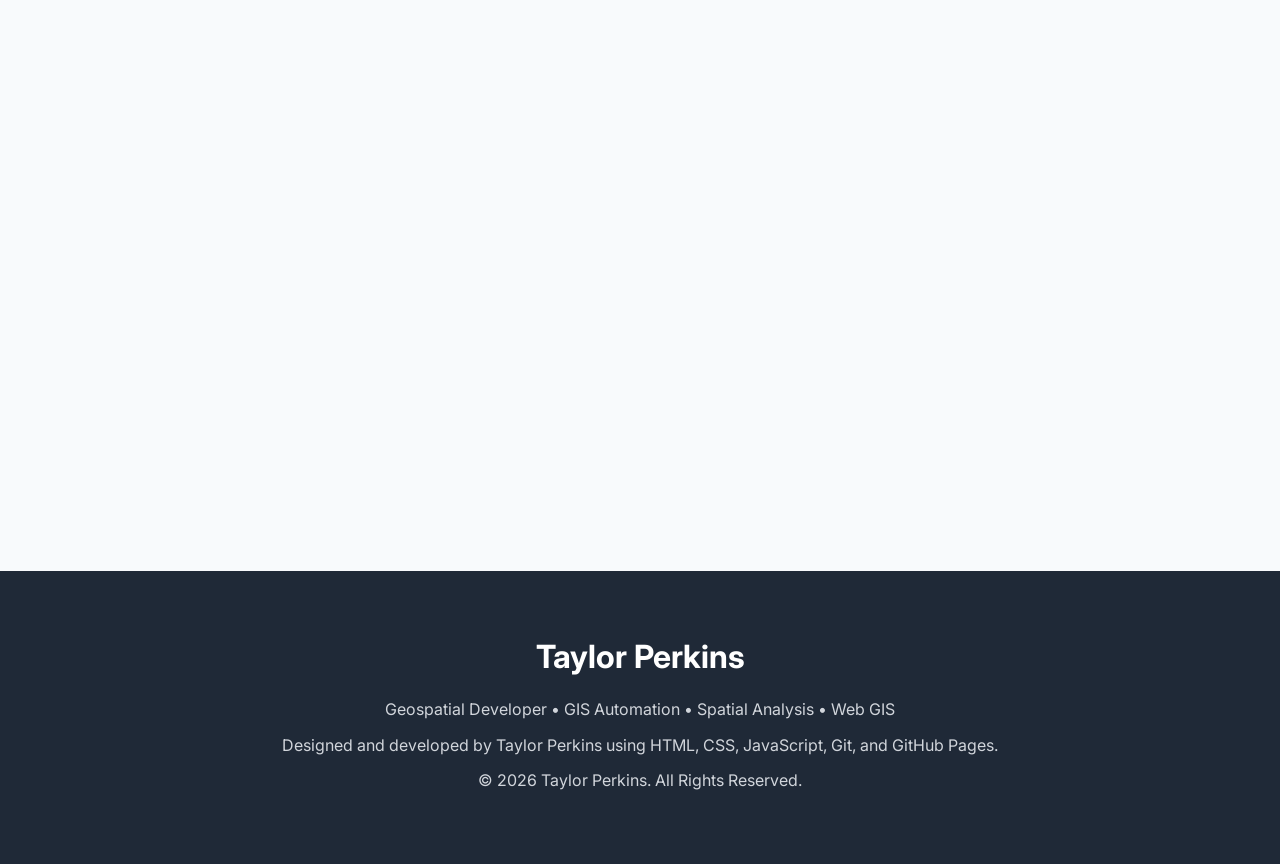
==== commit 54a4762f: "Version 2.0.0 - Finished homepage" ====
--- a/index.html
+++ b/index.html
@@ -340,15 +340,40 @@
         Geospatial Technologies & Technical Skills
     </h2>
 
-
     <div class="skills-container">
 
-
         <div class="skill-category">
 
-            <h3>
-                GIS Platforms
-            </h3>
+            <div class="skill-heading">
+
+                <div class="skill-icon" aria-hidden="true">
+
+                    <svg viewBox="0 0 24 24"
+                         fill="none"
+                         xmlns="http://www.w3.org/2000/svg">
+
+                        <path d="M3 6.5L8.5 4L15.5 6.5L21 4V17.5L15.5 20L8.5 17.5L3 20V6.5Z"
+                              stroke="currentColor"
+                              stroke-width="1.8"
+                              stroke-linejoin="round"/>
+
+                        <path d="M8.5 4V17.5"
+                              stroke="currentColor"
+                              stroke-width="1.8"/>
+
+                        <path d="M15.5 6.5V20"
+                              stroke="currentColor"
+                              stroke-width="1.8"/>
+
+                    </svg>
+
+                </div>
+
+                <h3>
+                    GIS Platforms
+                </h3>
+
+            </div>
 
             <div class="skill-tags">
 
@@ -362,13 +387,42 @@
 
         </div>
 
-
-
         <div class="skill-category">
 
-            <h3>
-                Programming & Automation
-            </h3>
+            <div class="skill-heading">
+
+                <div class="skill-icon" aria-hidden="true">
+
+                    <svg viewBox="0 0 24 24"
+                         fill="none"
+                         xmlns="http://www.w3.org/2000/svg">
+
+                        <path d="M8 8L4 12L8 16"
+                              stroke="currentColor"
+                              stroke-width="1.8"
+                              stroke-linecap="round"
+                              stroke-linejoin="round"/>
+
+                        <path d="M16 8L20 12L16 16"
+                              stroke="currentColor"
+                              stroke-width="1.8"
+                              stroke-linecap="round"
+                              stroke-linejoin="round"/>
+
+                        <path d="M14 5L10 19"
+                              stroke="currentColor"
+                              stroke-width="1.8"
+                              stroke-linecap="round"/>
+
+                    </svg>
+
+                </div>
+
+                <h3>
+                    Programming & Automation
+                </h3>
+
+            </div>
 
             <div class="skill-tags">
 
@@ -382,13 +436,53 @@
 
         </div>
 
-
-
         <div class="skill-category">
 
-            <h3>
-                Spatial Analysis & Visualization
-            </h3>
+            <div class="skill-heading">
+
+                <div class="skill-icon" aria-hidden="true">
+
+                    <svg viewBox="0 0 24 24"
+                         fill="none"
+                         xmlns="http://www.w3.org/2000/svg">
+
+                        <path d="M4 19V5"
+                              stroke="currentColor"
+                              stroke-width="1.8"
+                              stroke-linecap="round"/>
+
+                        <path d="M4 19H20"
+                              stroke="currentColor"
+                              stroke-width="1.8"
+                              stroke-linecap="round"/>
+
+                        <path d="M7 15L10 11L13 13L18 7"
+                              stroke="currentColor"
+                              stroke-width="1.8"
+                              stroke-linecap="round"
+                              stroke-linejoin="round"/>
+
+                        <circle cx="7" cy="15" r="1"
+                                fill="currentColor"/>
+
+                        <circle cx="10" cy="11" r="1"
+                                fill="currentColor"/>
+
+                        <circle cx="13" cy="13" r="1"
+                                fill="currentColor"/>
+
+                        <circle cx="18" cy="7" r="1"
+                                fill="currentColor"/>
+
+                    </svg>
+
+                </div>
+
+                <h3>
+                    Spatial Analysis & Visualization
+                </h3>
+
+            </div>
 
             <div class="skill-tags">
 
@@ -402,13 +496,35 @@
 
         </div>
 
-
-
         <div class="skill-category">
 
-            <h3>
-                Emerging Technologies
-            </h3>
+            <div class="skill-heading">
+
+                <div class="skill-icon" aria-hidden="true">
+
+                    <svg viewBox="0 0 24 24"
+                         fill="none"
+                         xmlns="http://www.w3.org/2000/svg">
+
+                        <path d="M12 3L13.8 8.2L19 10L13.8 11.8L12 17L10.2 11.8L5 10L10.2 8.2L12 3Z"
+                              stroke="currentColor"
+                              stroke-width="1.8"
+                              stroke-linejoin="round"/>
+
+                        <path d="M19 16L19.8 18.2L22 19L19.8 19.8L19 22L18.2 19.8L16 19L18.2 18.2L19 16Z"
+                              stroke="currentColor"
+                              stroke-width="1.5"
+                              stroke-linejoin="round"/>
+
+                    </svg>
+
+                </div>
+
+                <h3>
+                    Emerging Technologies
+                </h3>
+
+            </div>
 
             <div class="skill-tags">
 
@@ -420,14 +536,12 @@
 
         </div>
 
-
-    </div>
-
+    </div>
 
 </section>
 
 <!-- ========================================================= -->
-<!-- FEATURED PROJECT -->
+<!-- FEATURED PROJECT (NEW AI CONFLATION PROCESS)-->
 <!-- ========================================================= -->
 
 <section id="projects" class="projects">
@@ -440,7 +554,7 @@
 
         <p class="project-subtitle">
 
-            Professional Consulting Project
+            Professional Consulting Project (2025)
 
         </p>
 
@@ -540,6 +654,115 @@
 
 </section>
 
+<!-- ========================================================= -->
+<!-- FEATURED PROJECT (CARTOGRAPHIC INFORMATION MODEL SPREADSHEET SCRIPT)-->
+<!-- ========================================================= -->
+
+<section id="projects" class="projects">
+
+    <div class="projects-container">
+
+        <p class="section-label">FEATURED PROJECT</p>
+
+        <h2>Cartographic Information Model Spreadsheet Script</h2>
+
+        <p class="project-subtitle">
+
+            Professional Consulting Project (2026)
+
+        </p>
+
+        <p class="project-description">
+
+            This project took advantage of Python scripting functionality
+            available in ArcGIS to create an automated process that can
+            collect CIM-related data properties of individual ArcGIS
+            projects and display them in an external Excel spreadsheet.
+
+        </p>
+
+        <div class="project-grid">
+
+            <div class="project-card">
+
+                <h3>Problem</h3>
+
+                <p>
+
+                    Esri's Cartographic Information Model contains many
+                    styling and design-related properties for different
+                    ArcGIS projects. It would take much time, resources,
+                    and overall effort to collect, organize, and show 
+                    this data manually and correctly.
+
+                </p>
+
+            </div>
+
+            <div class="project-card">
+
+                <h3>My Contributions</h3>
+
+                <ul>
+
+                    <li>Spearheading a Python script to collect and extract CIM project data automatically.</li>
+
+                    <li>Handling the organization and schema of the Excel spreadsheet with the CIM project data.</li>
+
+                    <li>Studying the CIM and the value of its styling and design-related properties.</li>
+
+                    <li>Producing technical documentation explaining this tool and it's purpose to users and further developers.</li>
+
+                </ul>
+
+            </div>
+
+            <div class="project-card">
+
+                <h3>Technologies</h3>
+
+                <div class="tech-list">
+
+                    <span>ArcGIS Pro</span>
+
+                    <span>ArcGIS Online</span>
+
+                    <span>Python</span>
+
+                    <span>Excel</span>
+
+                    <span>Esri's Cartographic Information Model</span>
+
+                    <span>Artificial Intelligence</span>
+
+                    <span>Data Automation</span>
+
+                </div>
+
+            </div>
+
+            <div class="project-card">
+
+                <h3>Outcome</h3>
+
+                <p>
+
+                    Produced a Python script that eschewed manual data 
+                    collection and organization in favor of an 
+                    automated and dynamic process for displaying
+                    CIM-related data properties, thus saving significant
+                    time, resources, and reducing error potential.
+
+                </p>
+
+            </div>
+
+        </div>
+
+    </div>
+
+</section>
+
 <!-- =========================================================
      EXPERIENCE SECTION
 ========================================================= -->
@@ -565,7 +788,7 @@
             </h3>
 
             <h4>
-                GIS Intern (2025 - 2026)
+                Intelligent Grid Solutions/GIS Intern (2025, 2026)
             </h4>
 
             <p>
@@ -574,6 +797,11 @@
             </p>
 
             <ul>
+
+                <li>
+                    Spearheaded new processes for extracting specific map/design data.
+                </li>
+
                 <li>
                     Developed and improved GIS workflows using ArcGIS Pro tools.
                 </li>
@@ -588,6 +816,14 @@
 
                 <li>
                     Supported AI-based geospatial workflows and data validation.
+                </li>
+
+                <li>
+                    Wrote detailed and accessible technical documentation.
+                </li>
+
+                <li>
+                    Studied industry tools, emerging capabilities, and best practices.
                 </li>
 
             </ul>
@@ -603,7 +839,7 @@
             </h3>
 
             <h4>
-                Research Assistant
+                Research Assistant (2024)
             </h4>
 
             <p>
@@ -611,6 +847,26 @@
                 supporting forest research applications.
             </p>
 
+            <ul>
+
+                <li>
+                    Categorized and analyzed forest data from remotely-sensed images.
+                </li>
+
+                <li>
+                    Fixed mailing lists/addresses for thousands of American landowners.
+                </li>
+
+                <li>
+                    Learned about the importance of the National Woodland Owner Survey.
+                </li>
+
+                <li>
+                    Exposed to best practices for environmental data collection and analysis.
+                </li>
+
+            </ul>
+
         </div>
 
 
@@ -622,13 +878,44 @@
             </h3>
 
             <h4>
-                GIS Teaching Assistant & Research Assistant
+                GIS Research Assistant & Teaching Assistant (2023 - 2024)
             </h4>
 
             <p>
-                Supported GIS education and applied research through geospatial analysis,
-                data management, and technical instruction.
+                Supported GIS applied research and education through geospatial analysis,
+                data management, and technical, team-based instruction.
             </p>
+
+            <ul>
+                <li>
+                    Updated and improved organization of existing research data. 
+                </li>
+
+                <li>
+                    Incorporated research findings and data into a GIS system.
+                </li>
+
+                <li>
+                    Developed spatial methodologies to study grape species distribution.
+                </li>
+
+                <li>
+                    Studied spatial responses of data to seasonal and weather patterns.
+                </li>
+
+                <li>
+                    Collaborated to introduce GIS concepts and ArcGIS functionality.
+                </li>
+
+                <li>
+                    Supported 40+ students in course materials and GIS best practices.
+                </li>
+
+                <li>
+                    Learned how to best approach and communicate with new GIS users.
+                </li>
+                
+            </ul>
 
         </div>
 
@@ -647,47 +934,499 @@
         Awards & Recognition
     </div>
 
-
     <h2>
         Achievements
     </h2>
 
+    <p class="awards-instruction">
+        Click any award or certification image to view it in full size.
+    </p>
 
     <div class="award-grid">
 
-
+        <!-- AWARD 1 -->
         <div class="award-card reveal">
 
+            <div class="award-image">
+
+                <img src="images/awards/FMEFormIntermediateCertificate.jpg"
+                     alt="FME Form Intermediate FME Academy Course Certificate">
+
+            </div>
+
+            <div class="award-content">
+
+                <h3>
+                    FME Form Intermediate Certificate
+                </h3>
+
+                <p class="award-organization">
+                    Safe Software • 2026
+                </p>
+
+                <p>
+                    Certificate offered by FME Academy which covers how to author and
+                    manage FME data integration workflows through readers and writers,
+                    transformers, parameters, and more.
+                </p>
+
+            </div>
+
+        </div>
+
+        <!-- AWARD 2 -->
+        <div class="award-card reveal">
+
+            <div class="award-image">
+
+                <img src="images/awards/FMEIntegrateSpatialDataCertificate.jpg"
+                     alt="Integrate Spatial Data FME Academy Course Certificate">
+
+            </div>
+
+            <div class="award-content">
+
+                <h3>
+                    Integrate Spatial Data Certificate
+                </h3>
+
+                <p class="award-organization">
+                    Safe Software • 2026
+                </p>
+
+                <p>
+                    Certificate offered by FME Academy which covers how to manage,
+                    manipulate, and automate spatial data in an FME workspace environment.
+                </p>
+
+            </div>
+
+        </div>
+
+        <!-- AWARD 3 -->
+        <div class="award-card reveal">
+
+            <div class="award-image">
+
+                <img src="images/awards/FMEIntegrateDataWithTheFMEPlatformCertificate.jpg"
+                     alt="Integrate Data With The FME Platform FME Academy Course Certificate">
+
+            </div>
+
+            <div class="award-content">
+
+                <h3>
+                    Integrate Data With The FME Platform Certificate
+                </h3>
+
+                <p class="award-organization">
+                    Safe Software • 2025
+                </p>
+
+                <p>
+                    Certificate offered by FME Academy which covers the main concepts and
+                    functionality of FME, including in integrating spatial and non-spatial
+                    data and automating data workflows.
+                </p>
+
+            </div>
+
+        </div>
+
+        <!-- AWARD 4 -->
+        <div class="award-card reveal">
+
+            <div class="award-image">
+
+                <img src="images/awards/PhiBetaKappaCertificateCopy.jpg"
+                     alt="Phi Beta Kappa Certificate">
+
+            </div>
+
+            <div class="award-content">
+
+                <h3>
+                    Phi Beta Kappa Honor Society Certificate
+                </h3>
+
+                <p class="award-organization">
+                    Phi Beta Kappa • 2026
+                </p>
+
+                <p>
+                    Certificate of membership in the Phi Beta Kappa Honor Society, which
+                    recognizes exceptional academic achievement.
+                </p>
+
+            </div>
+
+        </div>
+
+        <!-- AWARD 5 -->
+        <div class="award-card reveal">
+
+            <div class="award-image">
+
+                <img src="images/awards/GISBasicsCertificate.jpg"
+                     alt="GIS Basics Esri Course Certificate">
+
+            </div>
+
+            <div class="award-content">
+
+                <h3>
+                    GIS Basics Certificate
+                </h3>
+
+                <p class="award-organization">
+                    Esri • 2025
+                </p>
+
+                <p>
+                    Certificate offered by Esri which covers fundamental GIS concepts and
+                    ArcGIS capabilities.
+                </p>
+
+            </div>
+
+        </div>
+
+        <!-- AWARD 6 -->
+        <div class="award-card reveal">
+
+            <div class="award-image">
+
+                <img src="images/awards/Intro_To_Distance_Analysis_Certificate.jpg"
+                     alt="Intro To Distance Analysis Esri Course Certificate">
+
+            </div>
+
+            <div class="award-content">
+
+                <h3>
+                    Intro To Distance Analysis Certificate
+                </h3>
+
+                <p class="award-organization">
+                    Esri • 2025
+                </p>
+
+                <p>
+                    Certificate offered by Esri which covers the different concepts, tools,
+                    methods, and uses of measuring and modeling distance in GIS.
+                </p>
+
+            </div>
+
+        </div>
+
+        <!-- AWARD 7 -->
+        <div class="award-card reveal">
+
+            <div class="award-image">
+
+                <img src="images/awards/Perkins_Taylor_ArcGIS_Notebooks_Basics_Certificate.jpg"
+                     alt="ArcGIS Notebooks Basics Esri Course Certificate">
+
+            </div>
+
+            <div class="award-content">
+
+                <h3>
+                    ArcGIS Notebooks Basics Certificate
+                </h3>
+
+                <p class="award-organization">
+                    Esri • 2025
+                </p>
+
+                <p>
+                    Certificate offered by Esri which covers how to create Python notebooks
+                    in ArcGIS for writing code that can do spatial data extraction, 
+                    analysis, automation, management, visualization, and more.
+                </p>
+
+            </div>
+
+        </div>
+
+        <!-- AWARD 8 -->
+        <div class="award-card reveal">
+
+            <div class="award-image">
+
+                <img src="images/awards/BasicsofJavascriptWebAppsCertificate.jpg"
+                     alt="Basics Of Javascript Web Apps Esri Course Certificate">
+
+            </div>
+
+            <div class="award-content">
+
+                <h3>
+                    Basics Of Javascript Web Apps Certificate
+                </h3>
+
+                <p class="award-organization">
+                    Esri • 2025
+                </p>
+
+                <p>
+                    Certificate offered by Esri which covers how to create web map
+                    applications through HTML, CSS, and JavaScript.
+                </p>
+
+            </div>
+
+        </div>
+
+        <!-- AWARD 9 -->
+        <div class="award-card reveal">
+
+            <div class="award-image">
+
+                <img src="images/awards/ArcGIS_Pro_Basics_Certificate_09122023.jpg"
+                     alt="ArcGIS Pro Basics Esri Course Certificate">
+
+            </div>
+
+            <div class="award-content">
+
+                <h3>
+                    ArcGIS Pro Basics Certificate
+                </h3>
+
+                <p class="award-organization">
+                    Esri • 2023
+                </p>
+
+                <p>
+                    Certificate offered by Esri which covers the main features and
+                    capabilities of ArcGIS Pro.
+                </p>
+
+            </div>
+
+        </div>
+
+        <!-- AWARD 10 -->
+        <div class="award-card reveal">
+
+            <div class="award-image">
+
+                <img src="images/awards/Creating_A_Map_Layout_Certificate_09192023.jpg"
+                     alt="Creating A Map Layout Esri Course Certificate">
+
+            </div>
+
+            <div class="award-content">
+
+                <h3>
+                    Creating A Map Layout Certificate
+                </h3>
+
+                <p class="award-organization">
+                    Esri • 2023
+                </p>
+
+                <p>
+                    Certificate offered by Esri which covers best practices, organization,
+                    and audience expectations for a map layout.
+                </p>
+
+            </div>
+
+        </div>
+
+        <!-- AWARD 11 -->
+        <div class="award-card reveal">
+
+            <div class="award-image">
+
+                <img src="images/awards/Editing_Basics_In_ArcGIS_Pro_Certificate_09192023.jpg"
+                     alt="Editing Basics In ArcGIS Pro Esri Course Certificate">
+
+            </div>
+
+            <div class="award-content">
+
+                <h3>
+                    Editing Basics In ArcGIS Pro Certificate
+                </h3>
+
+                <p class="award-organization">
+                    Esri • 2023
+                </p>
+
+                <p>
+                    Certificate offered by Esri which covers how to configure, update, and
+                    manage geospatial data through tools and functions in ArcGIS. 
+                </p>
+
+            </div>
+
+        </div>
+
+        <!-- AWARD 12 -->
+        <div class="award-card reveal">
+
+            <div class="award-image">
+
+                <img src="images/awards/Map_Design_Fundamentals_Certificate_09122023.jpg"
+                     alt="Map Design Fundamentals Esri Course Certificate">
+
+            </div>
+
+            <div class="award-content">
+
+                <h3>
+                    Map Design Fundamentals Certificate
+                </h3>
+
+                <p class="award-organization">
+                    Esri • 2023
+                </p>
+
+                <p>
+                    Certificate offered by Esri which covers how to create maps that are
+                    straightforward and effective for different audiences via structural
+                    and visual design.
+                </p>
+
+            </div>
+
+        </div>
+
+        <!-- AWARD 13 -->
+        <div class="award-card reveal">
+
+            <div class="award-image">
+
+                <img src="images/awards/Placeholder.jpg"
+                     alt="Microsoft Office High School Class Certificate">
+
+            </div>
+
+            <div class="award-content">
+
+                <h3>
+                    Microsoft Office Certificate
+                </h3>
+
+                <p class="award-organization">
+                    Chelmsford High School • 2022
+                </p>
+
+                <p>
+                    Certificate for a high school course in Microsoft Office applications,
+                    including Word, Excel, PowerPoint, and Outlook, and their unique
+                    functionalities.
+                </p>
+
+            </div>
+
+        </div>
+
+        <!-- Award 14 -->
+        <div class="award-card reveal">
+
+            <div class="award-image">
+
+                <img src="images/awards/Placeholder.jpg"
+                     alt="Geographic Information Science & Technology University of Massachusetts Amherst Certificate">
+
+            </div>
+
+            <div class="award-content">
+
+                <h3>
+                    Geographic Information Science & Technology Certificate
+                </h3>
+
+                <p class="award-organization">
+                    University of Massachusetts Amherst • In Progress (Expected September 2026)
+                </p>
+
+                <p>
+                    Certification from the University of Massachusetts Amherst for
+                    completion of various GIS-based courses that provide a foundation in
+                    different geospatial methods and technologies.
+                </p>
+
+            </div>
+
+        </div>
+
+    </div>
+
+    <div class="article-feature">
+
+        <div class="article-feature-content">
+
+            <p class="article-label">
+                FEATURED ARTICLE
+            </p>
+
             <h3>
-                Placeholder Award
+                Featured in The Lowell Sun
             </h3>
 
             <p>
-                Add GIS-related awards, scholarships,
-                certifications, or professional recognition here.
+                Coverage of my leadership, participation, and success at the UMass Lowell
+                Model United Nations Conference.
             </p>
 
-        </div>
-
-
-        <div class="award-card reveal">
-
-            <h3>
-                Placeholder Certification
-            </h3>
-
-            <p>
-                Future additions may include Esri certifications,
-                technical training, or professional achievements.
-            </p>
-
-        </div>
-
-
-    </div>
-
+            <img
+                src="images/awards/TJLowellSunCopy.png"
+                alt="The Lowell Sun article featuring Taylor Perkins"
+                class="article-feature-image">
+
+            <a
+                href="https://www.lowellsun.com/2022/07/08/sturgeon-perkins-lead-chelmsford-high-team-at-umass-lowell-united-nations-conference/"
+                target="_blank"
+                rel="noopener noreferrer"
+                class="article-link">
+
+                Read Full Article →
+            </a>
+
+        </div>
+
+    </div>
 
 </section>
+
+<!-- ==========================================
+     AWARDS IMAGE LIGHTBOX
+========================================== -->
+
+<div id="award-lightbox" class="award-lightbox">
+
+    <button class="award-lightbox-close"
+            aria-label="Close award image">
+
+        ←
+
+    </button>
+
+    <div class="award-lightbox-content">
+
+        <img id="award-lightbox-image"
+             class="award-lightbox-image"
+             alt="Expanded award or certification">
+
+        <a id="award-lightbox-link"
+           class="award-lightbox-link"
+           href="#"
+           target="_blank"
+           rel="noopener noreferrer">
+
+            Read Full Article →
+
+        </a>
+
+    </div>
+
+</div>
 
 <!-- =========================================================
      CONTACT SECTION
--- a/css/style.css
+++ b/css/style.css
@@ -341,8 +341,6 @@
 
 }
 
-
-
 /* ========================================================= */
 /* ABOUT SECTION                                             */
 /* ========================================================= */
@@ -415,7 +413,7 @@
 
     background:#F8FAFC;
 
-    border-radius:20px;
+    border-radius:18px;
 
     padding:35px;
 
@@ -1468,7 +1466,7 @@
 
     background:white;
 
-    border-radius:16px;
+    border-radius:18px;
 
     padding:25px;
 
@@ -1709,7 +1707,91 @@
 
     color:#2563EB;
 
+    margin:0;
+
+}
+
+
+
+.skill-heading{
+
+    display:flex;
+
+    align-items:center;
+
+    gap:14px;
+
     margin-bottom:25px;
+
+}
+
+.skill-heading h3{
+
+    margin:0;
+
+}
+
+.skill-icon{
+
+    width:46px;
+
+    height:46px;
+
+    flex-shrink:0;
+
+    display:flex;
+
+    align-items:center;
+
+    justify-content:center;
+
+    background:#DBEAFE;
+
+    color:#2563EB;
+
+    border-radius:12px;
+
+    transition:
+
+        transform .3s ease,
+
+        background .3s ease,
+
+        color .3s ease;
+
+}
+
+.skill-icon svg{
+
+    width:24px;
+
+    height:24px;
+
+}
+
+.skill-category:nth-child(1) .skill-icon{
+    color:#2563EB;
+}
+
+.skill-category:nth-child(2) .skill-icon{
+    color:#7C3AED;
+}
+
+.skill-category:nth-child(3) .skill-icon{
+    color:#059669;
+}
+
+.skill-category:nth-child(4) .skill-icon{
+    color:#EA580C;
+}
+
+.skill-category:hover .skill-icon{
+
+    transform:scale(1.08);
+
+    background:#2563EB;
+
+    color:white;
 
 }
 
@@ -1837,7 +1919,17 @@
 
 }
 
-
+.awards-instruction{
+
+    color:#6B7280;
+
+    margin-top:-30px;
+
+    margin-bottom:40px;
+
+    font-size:1rem;
+
+}
 
 .award-grid{
 
@@ -1892,6 +1984,298 @@
     color:#4B5563;
 
     line-height:1.8;
+
+}
+
+.award-image{
+
+    width:100%;
+
+    height:180px;
+
+    overflow:hidden;
+
+    border-radius:12px;
+
+    margin-bottom:25px;
+
+    background:#F8FAFC;
+
+}
+
+.award-image img{
+
+    width:100%;
+
+    height:100%;
+
+    object-fit:cover;
+
+}
+
+.award-placeholder{
+
+    display:flex;
+
+    align-items:center;
+
+    justify-content:center;
+
+    border:2px dashed #CBD5E1;
+
+    color:#64748B;
+
+    font-weight:600;
+
+}
+
+.award-content h3{
+
+    margin-bottom:10px;
+
+}
+
+.award-organization{
+
+    color:#2563EB !important;
+
+    font-weight:600;
+
+    font-size:.95rem;
+
+    margin-bottom:12px !important;
+
+}
+
+/* =========================================================
+   FEATURED ARTICLE
+========================================================= */
+
+.article-feature{
+
+    width:90%;
+
+    max-width:1100px;
+
+    margin:70px auto 0;
+
+    background:white;
+
+    border-radius:18px;
+
+    padding:45px;
+
+    box-shadow:0 8px 24px rgba(0,0,0,.08);
+
+    text-align:center;
+
+}
+
+.article-feature-content{
+
+    max-width:950px;
+
+    margin:auto;
+
+}
+
+.article-label{
+
+    color:#2563EB;
+
+    font-size:.9rem;
+
+    font-weight:700;
+
+    letter-spacing:2px;
+
+    text-transform:uppercase;
+
+    margin-bottom:12px;
+
+}
+
+.article-feature h3{
+
+    color:#2563EB;
+
+    font-size:1.7rem;
+
+    margin-bottom:12px;
+
+}
+
+.article-feature p{
+
+    color:#4B5563;
+
+    line-height:1.7;
+
+    margin-bottom:25px;
+
+}
+
+.article-feature-image{
+
+    width:100%;
+
+    max-height:600px;
+
+    object-fit:contain;
+
+    margin:0 auto 25px;
+
+    border-radius:12px;
+
+    cursor:pointer;
+
+}
+
+.article-link{
+
+    display:inline-block;
+
+    background:#2563EB;
+
+    color:white;
+
+    padding:13px 26px;
+
+    border-radius:12px;
+
+    font-weight:600;
+
+    transition:.25s;
+
+}
+
+.article-link:hover{
+
+    background:#1D4ED8;
+
+    transform:translateY(-3px);
+
+}
+
+/* ==========================================
+   AWARDS IMAGE LIGHTBOX
+========================================== */
+
+.award-lightbox{
+
+    display:none;
+
+    position:fixed;
+
+    z-index:9999;
+
+    inset:0;
+
+    background:rgba(0,0,0,.92);
+
+    justify-content:center;
+
+    align-items:center;
+
+    padding:40px;
+
+}
+
+.award-lightbox-content{
+
+    display:flex;
+
+    flex-direction:column;
+
+    align-items:center;
+
+    max-width:90%;
+
+    max-height:90vh;
+
+}
+
+.award-lightbox-image{
+
+    max-width:100%;
+
+    max-height:80vh;
+
+    object-fit:contain;
+
+    border-radius:10px;
+
+    box-shadow:0 10px 40px rgba(0,0,0,.45);
+
+}
+
+.award-lightbox-close{
+
+    position:absolute;
+
+    top:25px;
+
+    left:30px;
+
+    width:55px;
+
+    height:55px;
+
+    border:none;
+
+    border-radius:50%;
+
+    background:rgba(255,255,255,.18);
+
+    color:white;
+
+    font-size:2rem;
+
+    display:flex;
+
+    align-items:center;
+
+    justify-content:center;
+
+    cursor:pointer;
+
+    transition:.25s;
+
+}
+
+.award-lightbox-close:hover{
+
+    background:#2563EB;
+
+    transform:scale(1.08);
+
+}
+
+.award-lightbox-link{
+
+    display:none;
+
+    margin-top:20px;
+
+    padding:12px 22px;
+
+    background:#2563EB;
+
+    color:white;
+
+    border-radius:10px;
+
+    font-weight:600;
+
+    transition:.25s;
+
+}
+
+.award-lightbox-link:hover{
+
+    background:#1D4ED8;
+
+    transform:translateY(-3px);
 
 }
 
@@ -2059,17 +2443,4 @@
 
     box-shadow:0 0 30px rgba(37,99,235,.30);
 
-}
-
-# temporary
-.experience-card{
-
-    background:white;
-
-    border-radius:18px;
-
-    padding:35px;
-
-    box-shadow:0 8px 24px rgba(0,0,0,.08);
-
 }
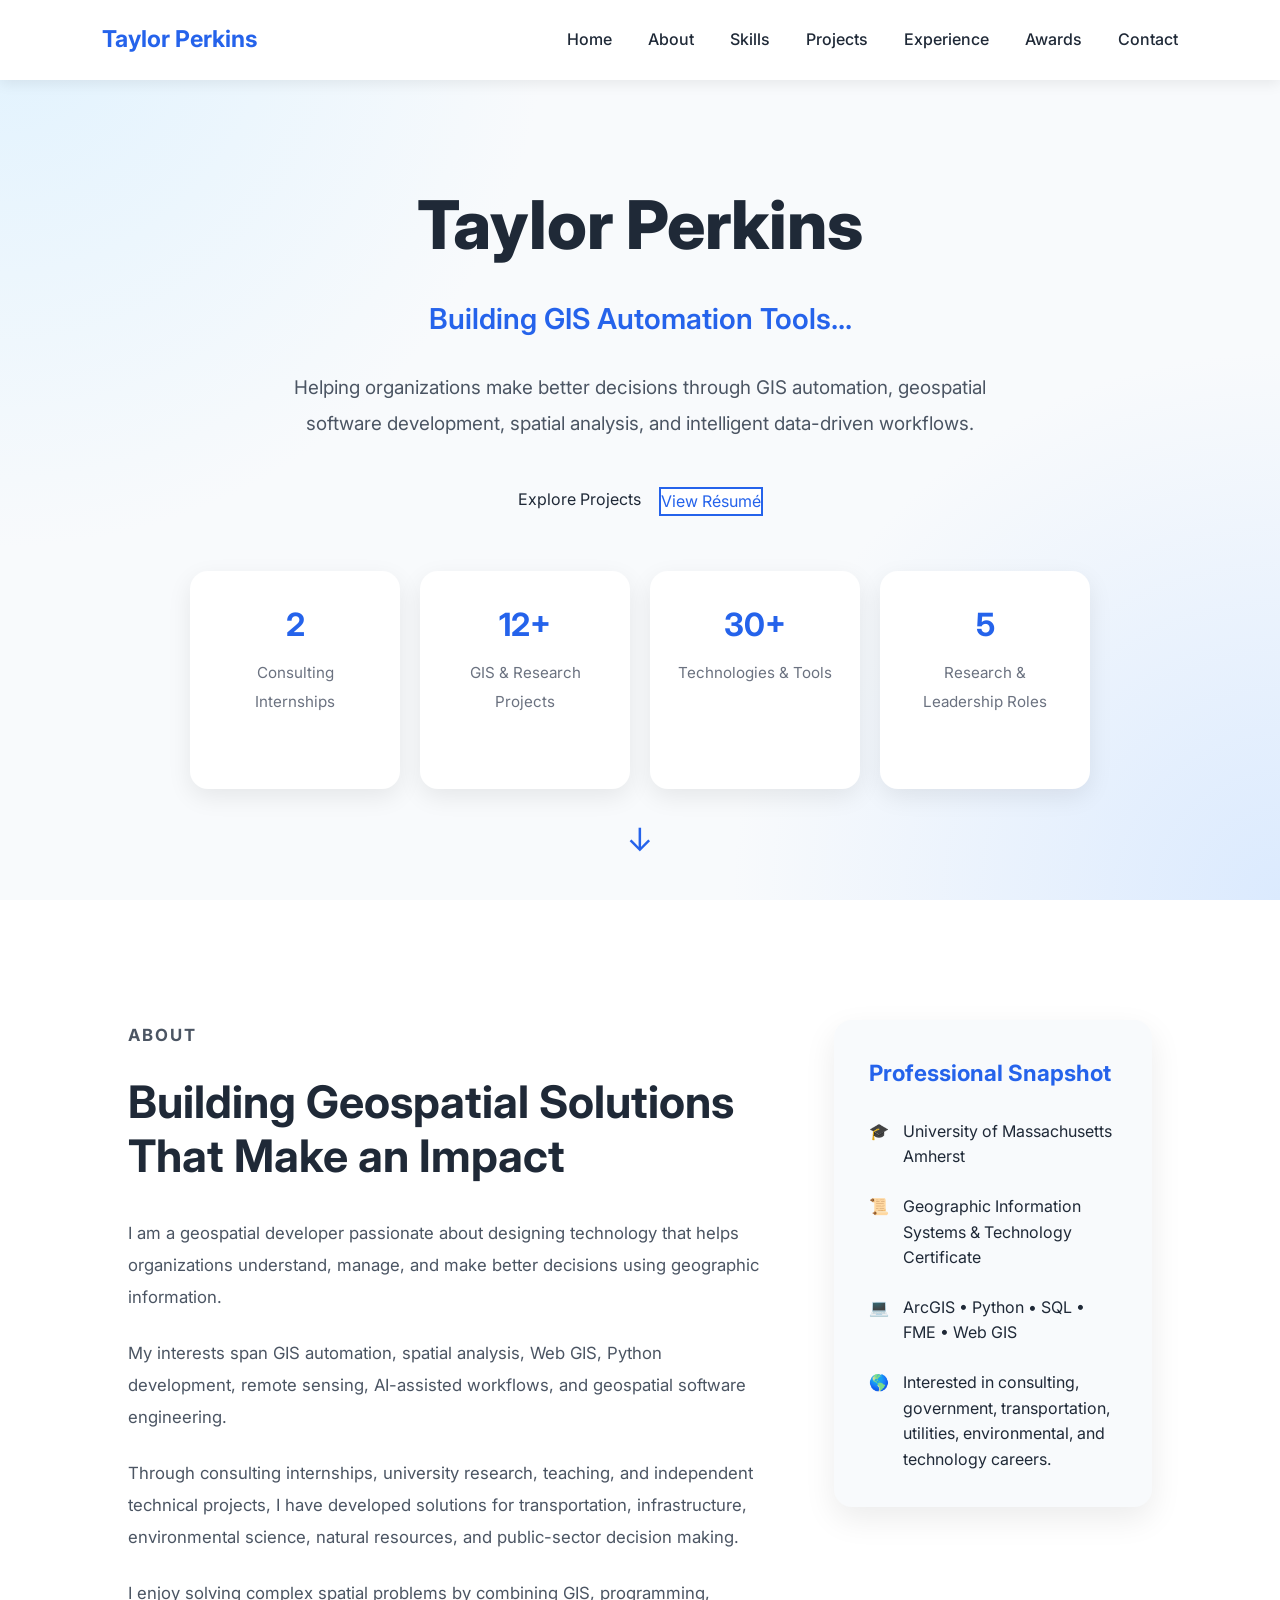
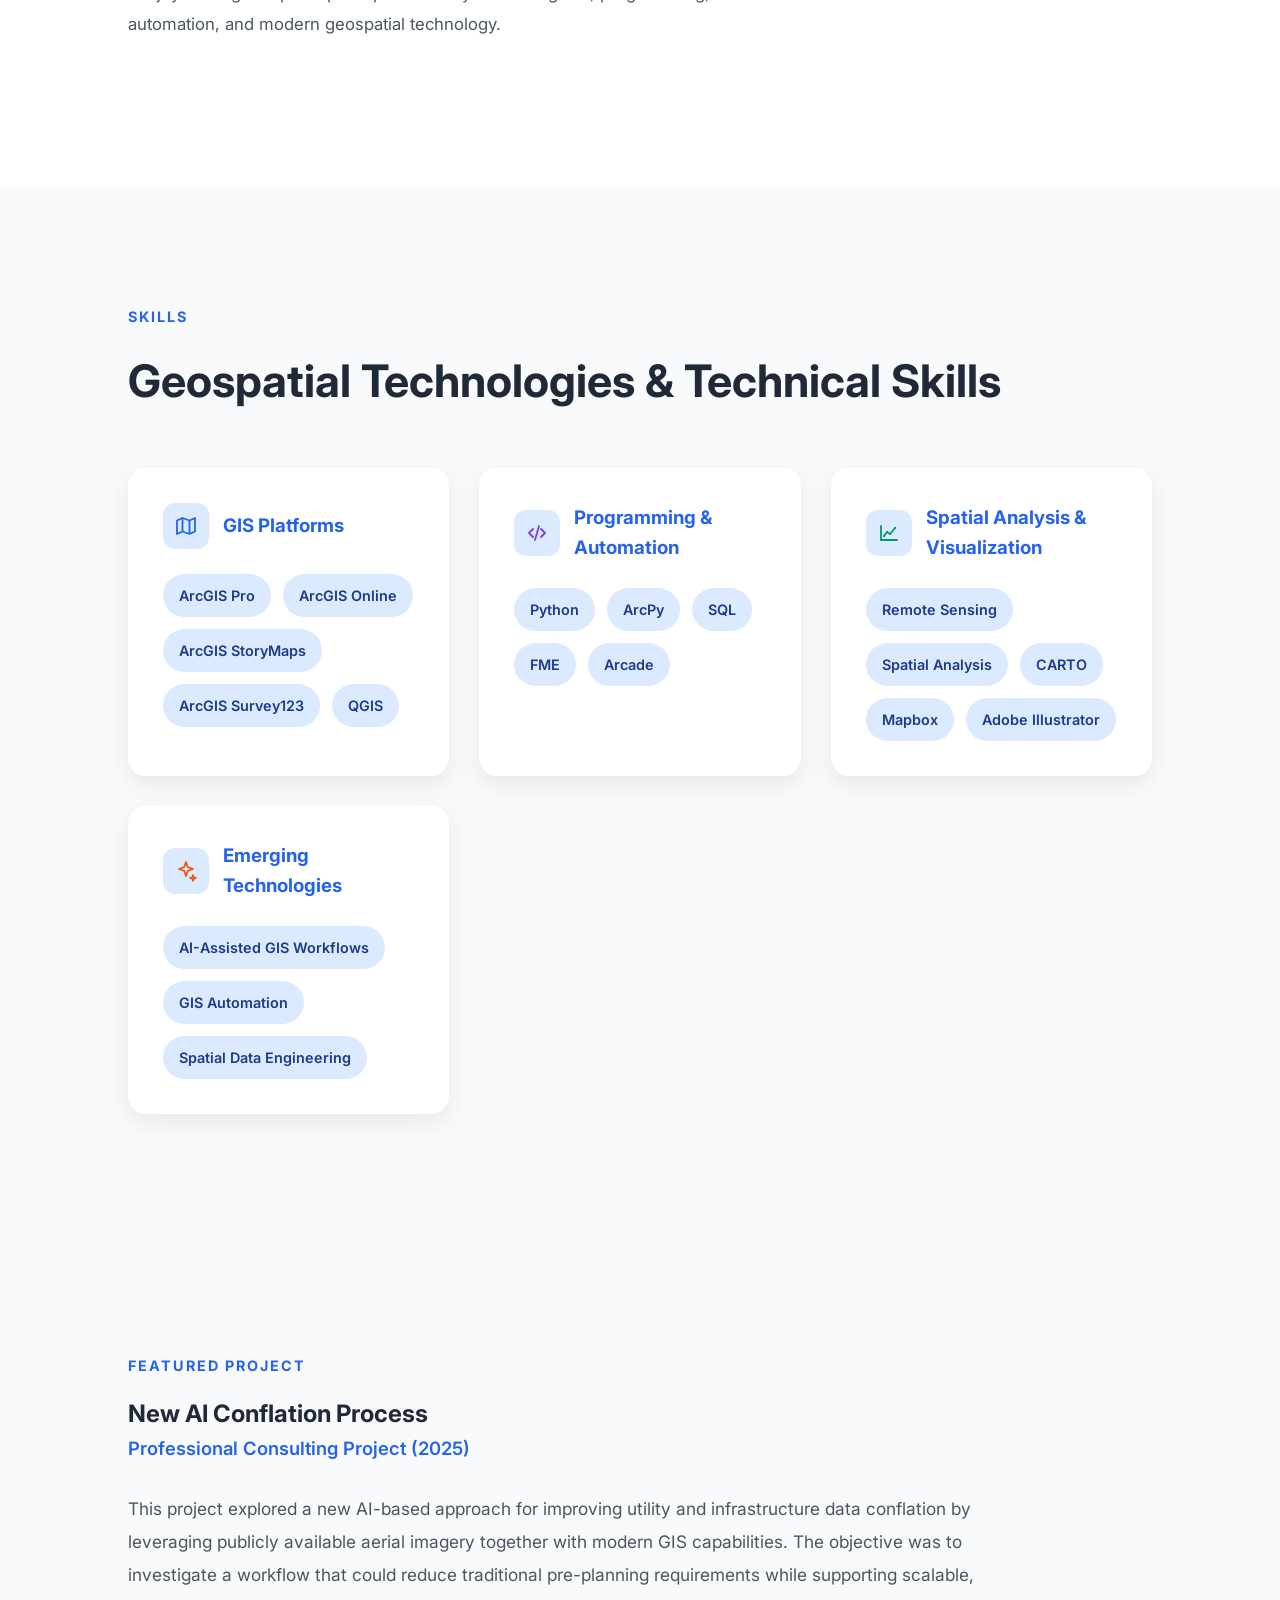
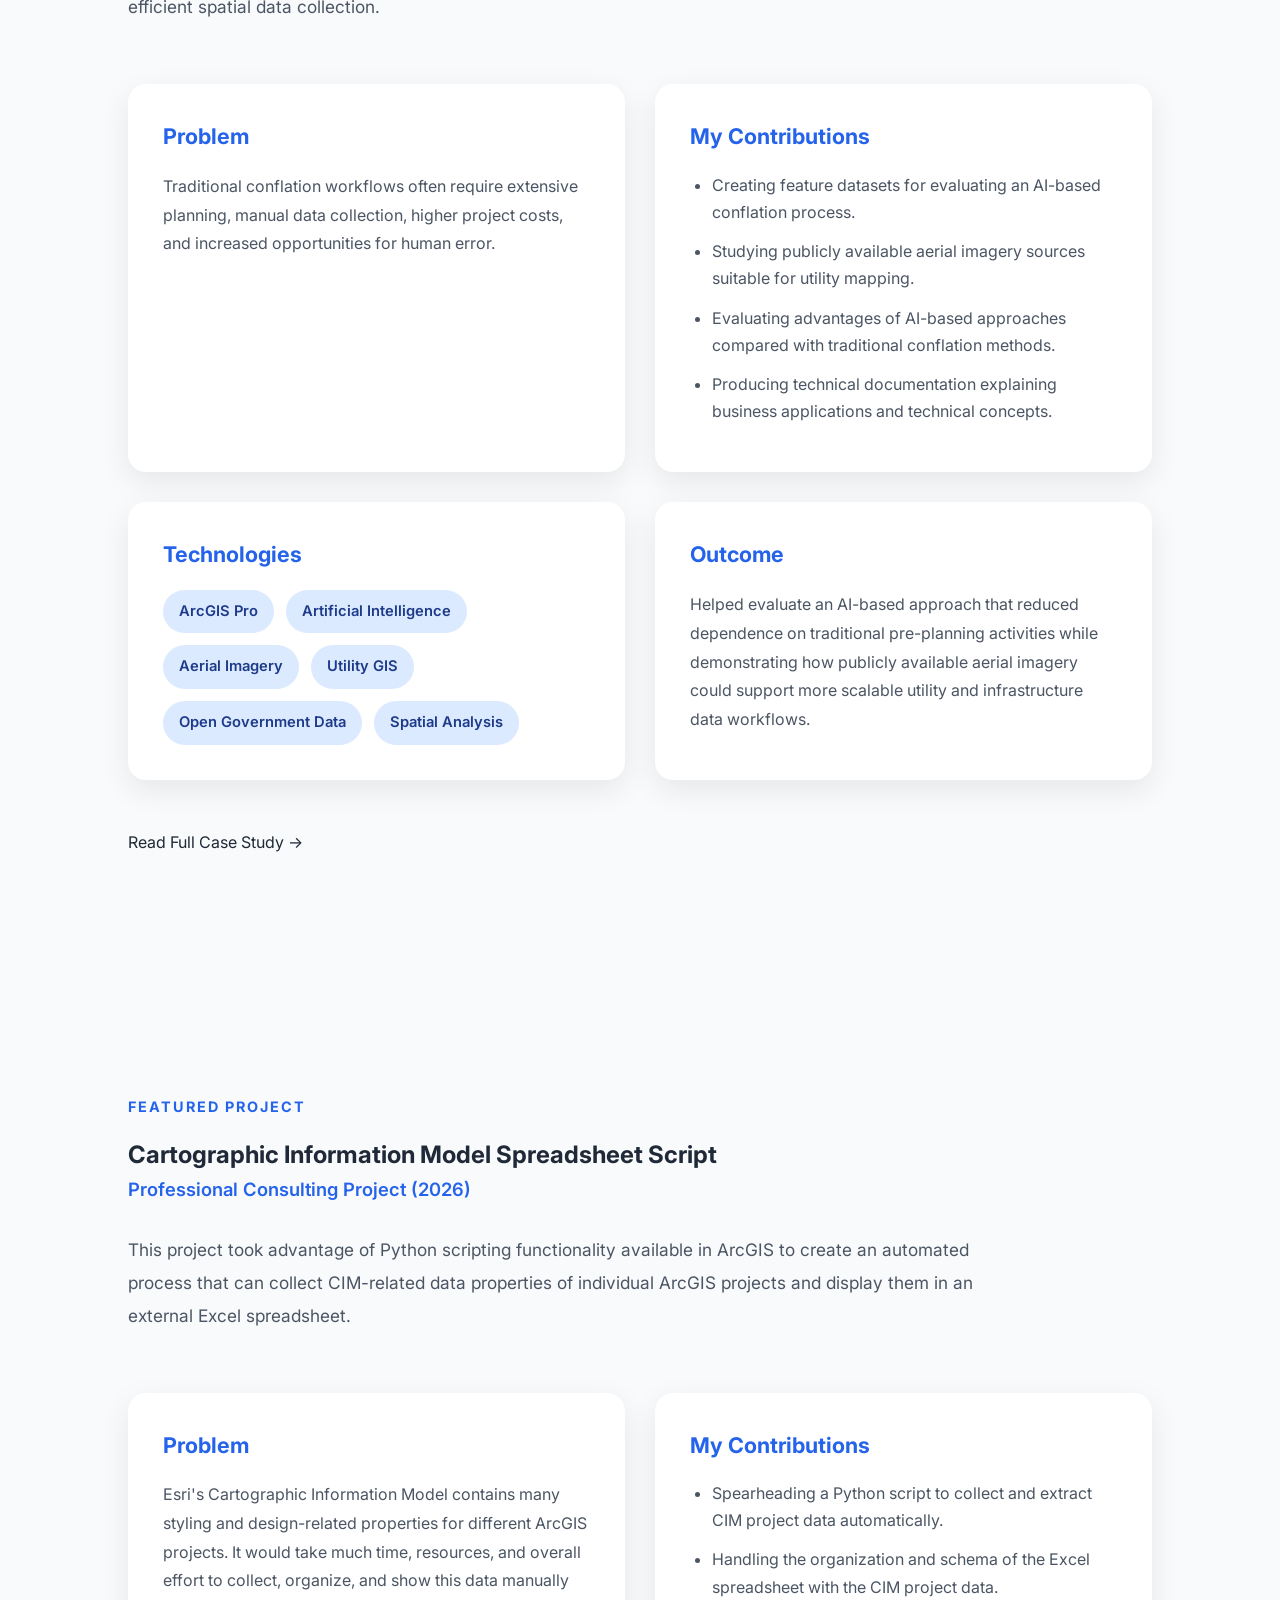
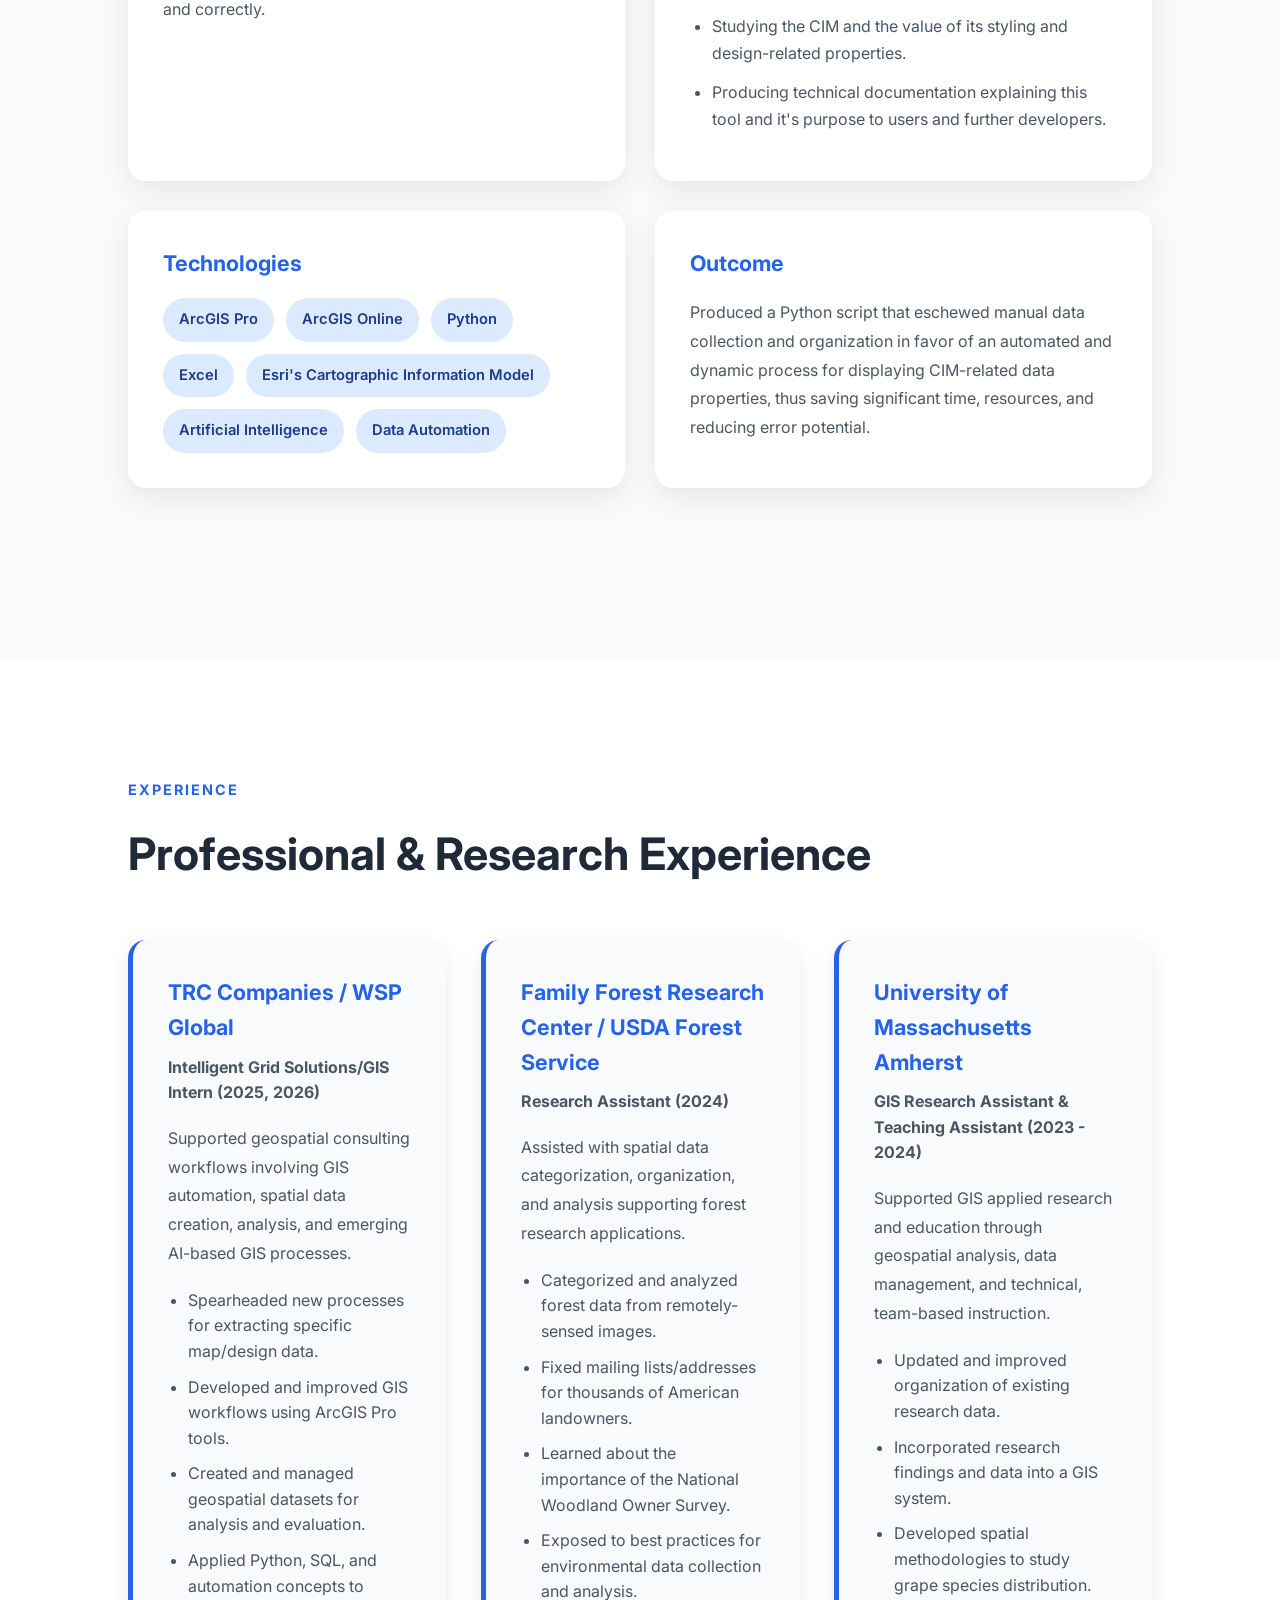
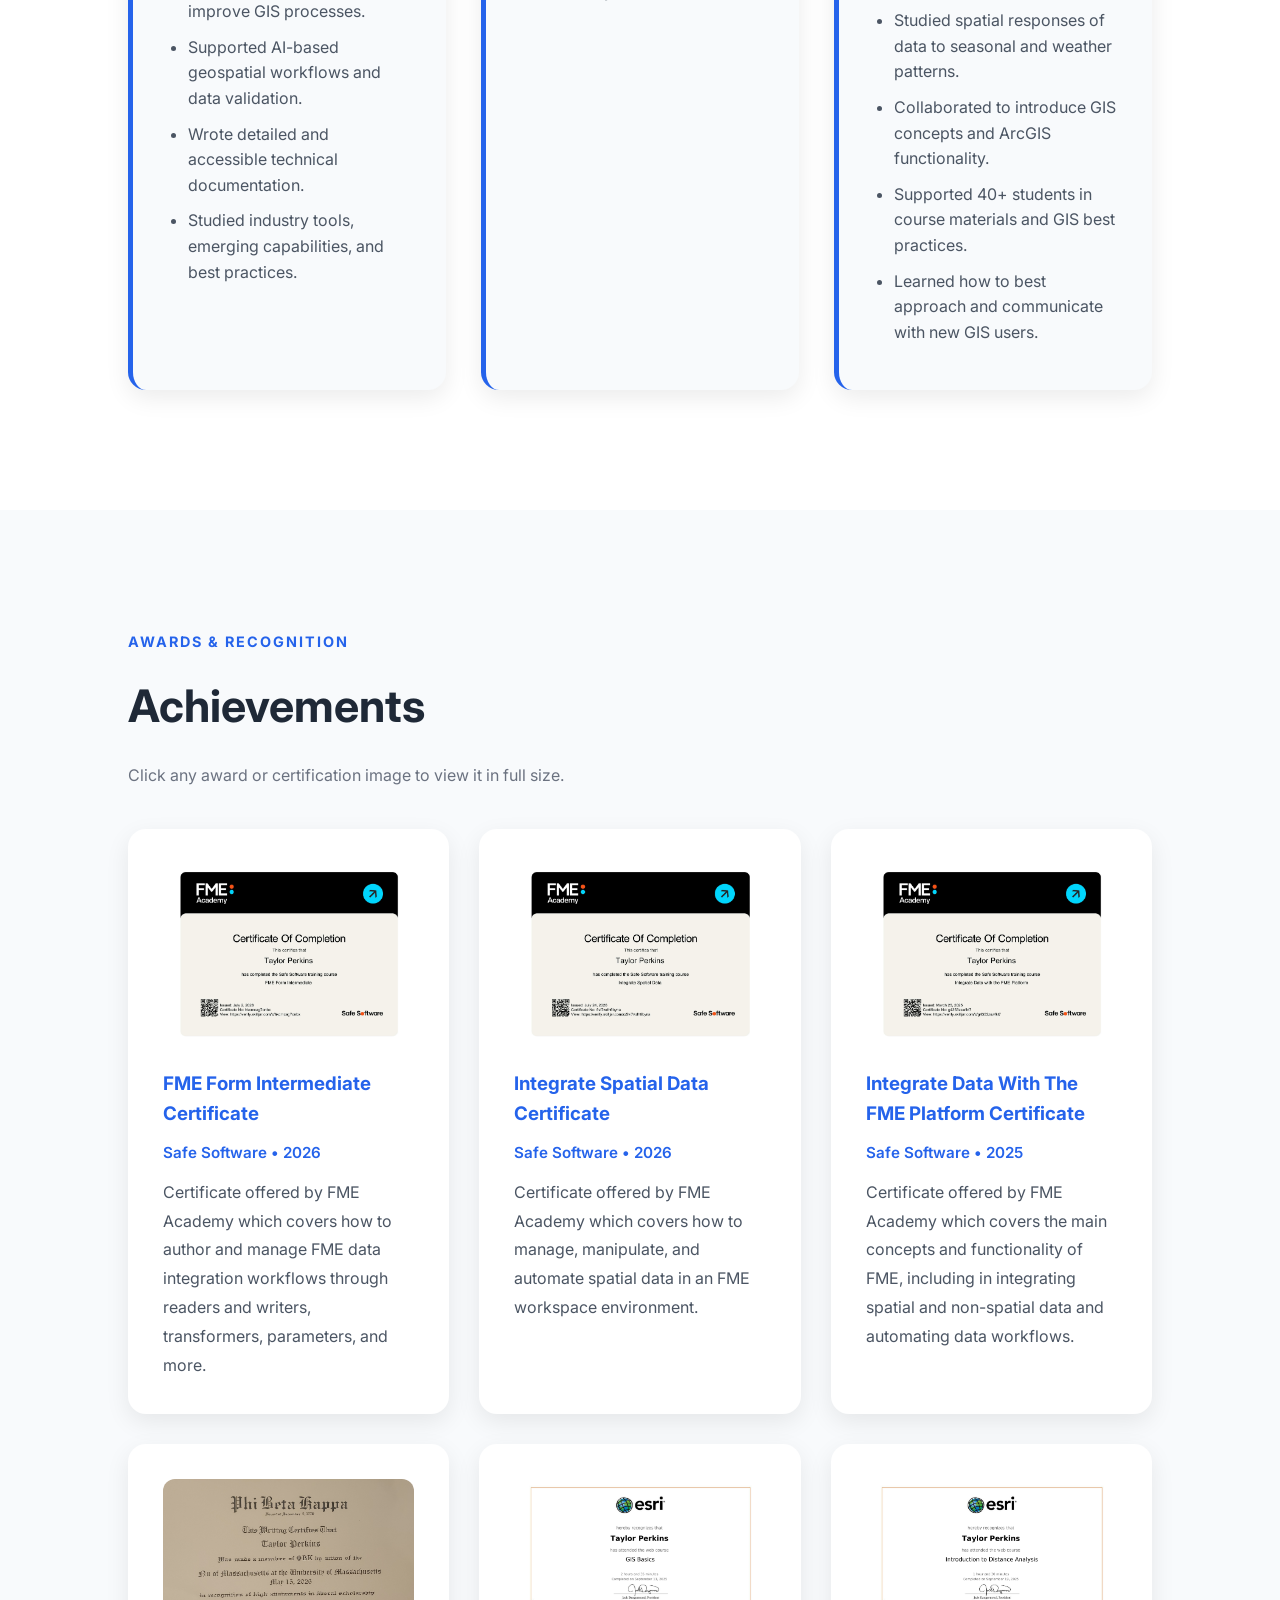
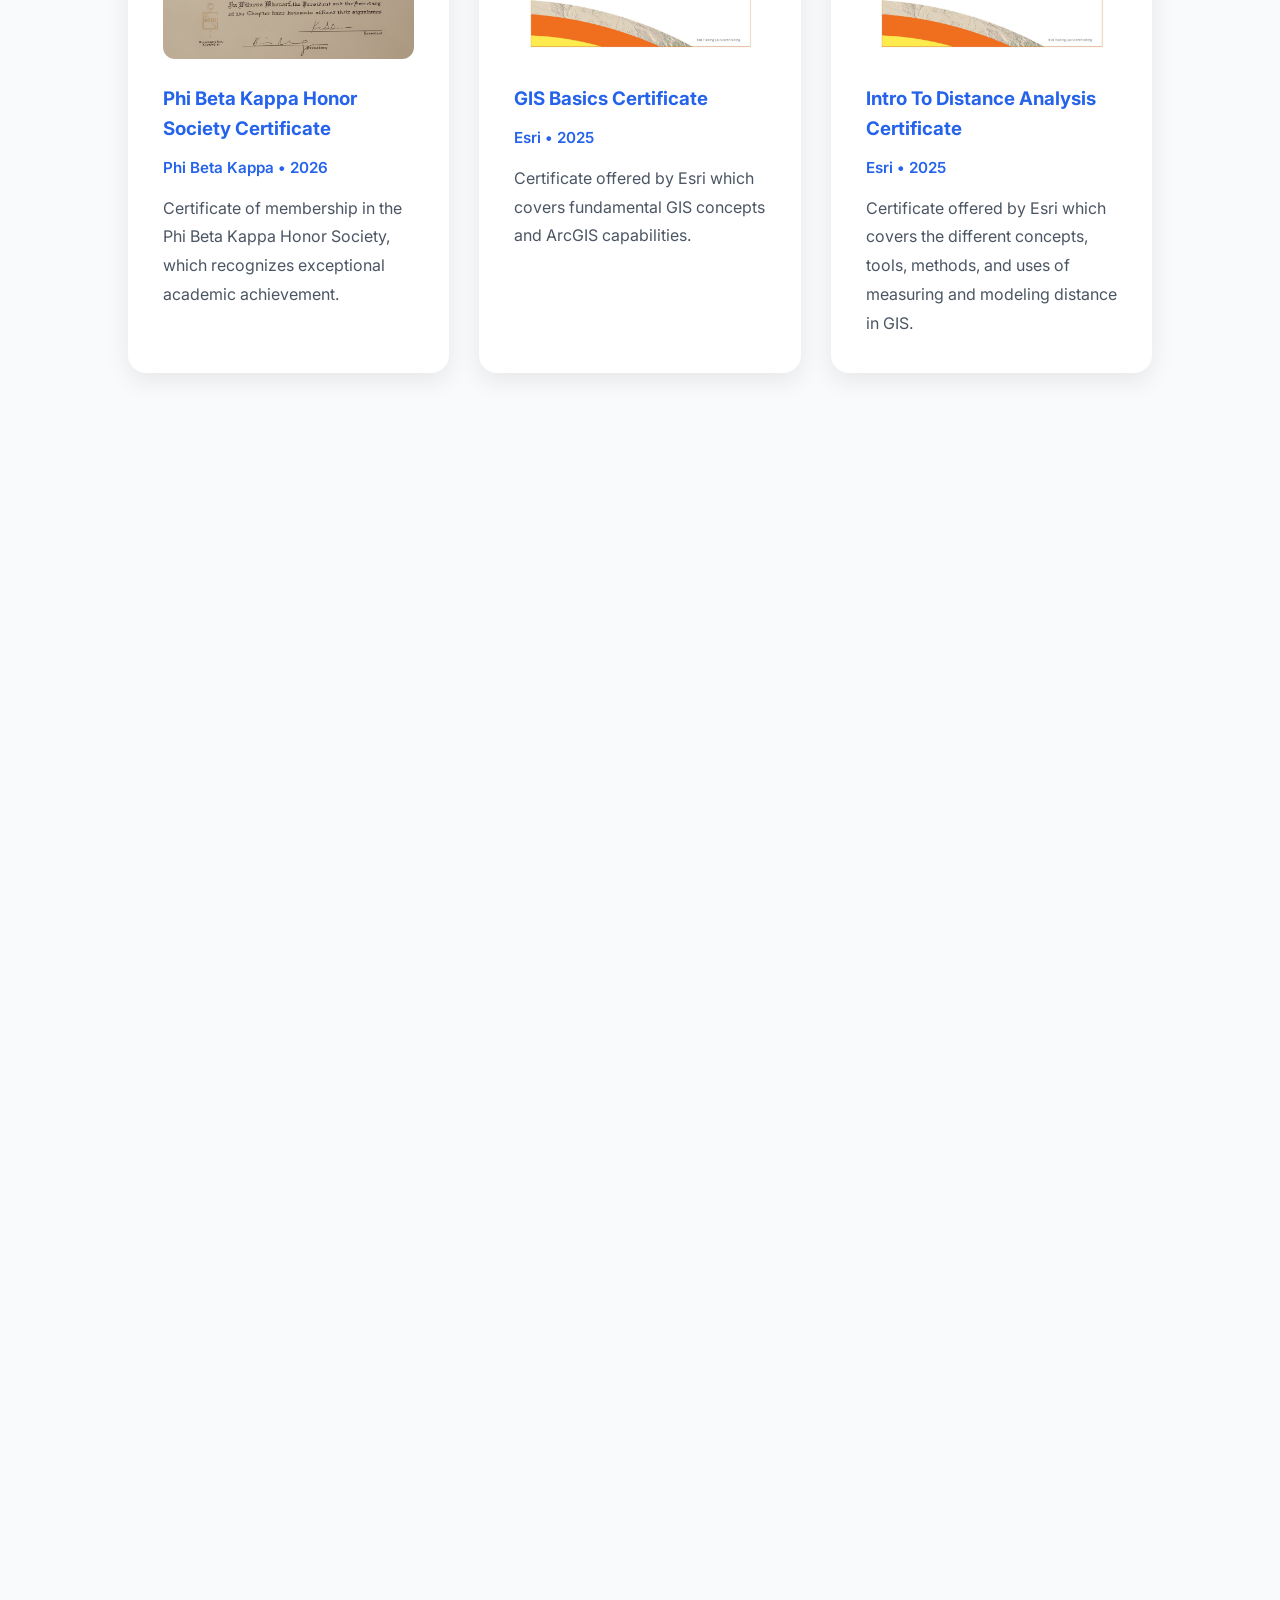
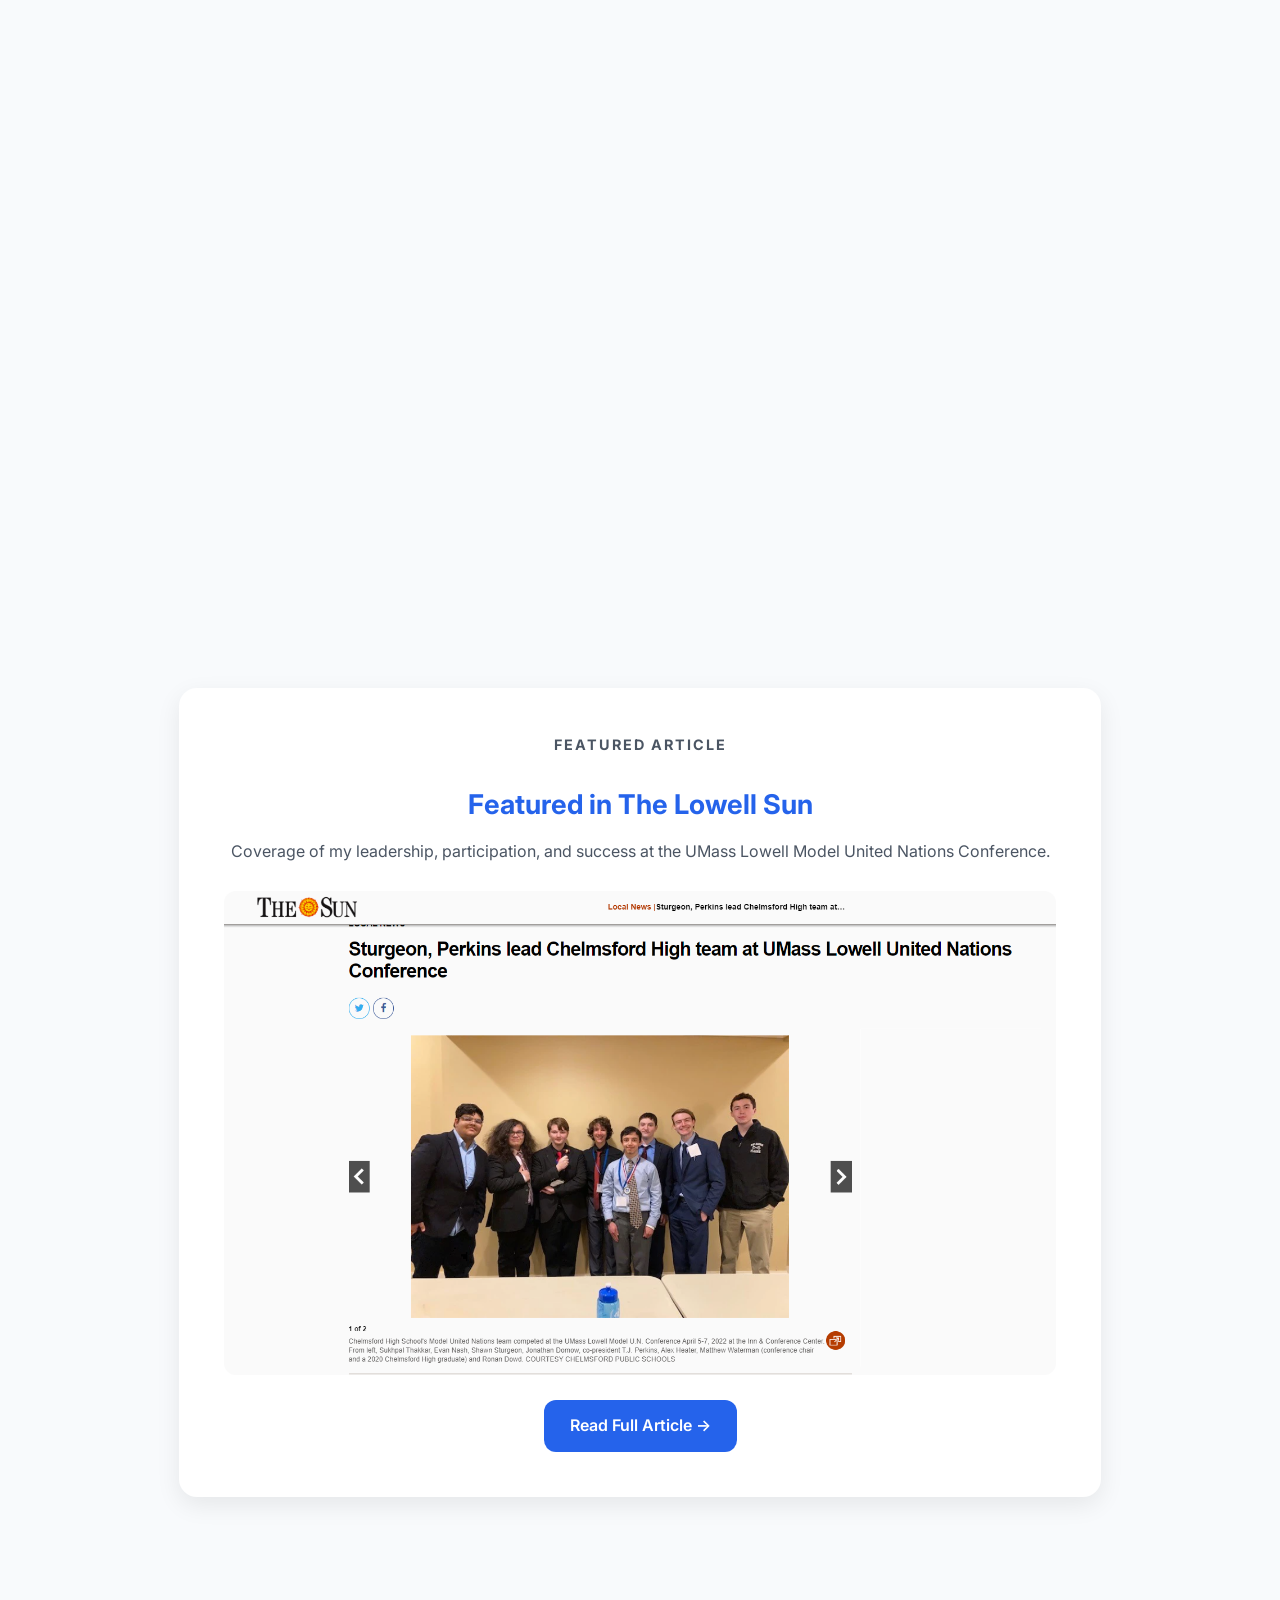
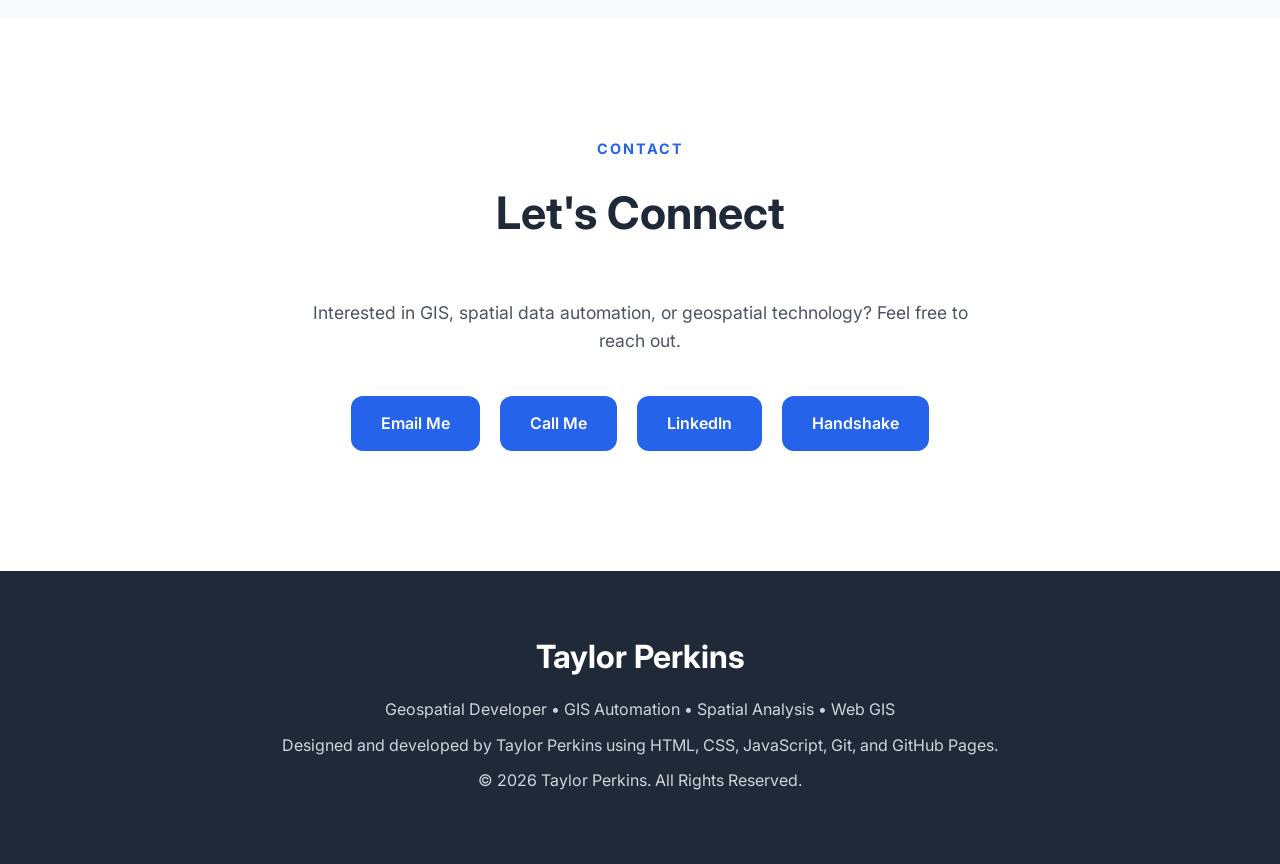
==== commit ecd5ac54: "Version 2.0.2 - Contacts Fixed" ====
--- a/index.html
+++ b/index.html
@@ -1451,29 +1451,30 @@
     <div class="contact-buttons">
 
 
-        <a href="#" class="contact-button">
-
-            Email Placeholder
-
-        </a>
-
-
-        <a href="#" class="contact-button">
-
-            LinkedIn Placeholder
-
-        </a>
-
-
-        <a href="#" class="contact-button">
-
-            GitHub Placeholder
-
-        </a>
-
-
-    </div>
-
+    <a href="mailto:taylorwp2018@gmail.com" 
+       class="contact-button"> 
+        Email Me 
+    </a>
+
+
+    <a href="tel:+19783377955" 
+       class="contact-button"> 
+        Call Me 
+    </a>
+
+
+    <a href="https://www.linkedin.com/in/taylor-perkins-88039124a/" target="_blank" rel="noopener noreferrer" 
+       class="contact-button"> 
+        LinkedIn 
+    </a>
+
+    <a href="https://app.joinhandshake.com/profiles/p8frpb" target="_blank" rel="noopener noreferrer" 
+       class="contact-button"> 
+        Handshake 
+    </a>
+
+
+    </div>
 
 </section>
 
--- a/css/style.css
+++ b/css/style.css
@@ -898,6 +898,16 @@
 
 }
 
+.project-hero-content{
+
+    max-width:1000px;
+
+    margin:0 auto;
+
+    text-align:center;
+
+}
+
 .project-category{
 
     color:#2563EB;
@@ -924,6 +934,10 @@
 
     max-width:850px;
 
+    margin-left:auto;
+
+    margin-right:auto;
+
     font-size:1.2rem;
 
     line-height:1.8;
@@ -935,6 +949,12 @@
 .project-overview,
 
 .project-workflow,
+
+.overview-text{
+
+    margin-bottom:25px;
+
+}
 
 .project-contributions,
 
@@ -960,6 +980,8 @@
 
     flex-wrap:wrap;
 
+    justify-content:center;
+
     gap:14px;
 
     margin-top:35px;
@@ -1475,6 +1497,14 @@
     transition:.3s;
 
     border-left:5px solid #2563EB;
+
+}
+
+.metadata-card:hover{
+
+    transform:translateY(-8px);
+
+    box-shadow:0 16px 36px rgba(37,99,235,.15);
 
 }
 
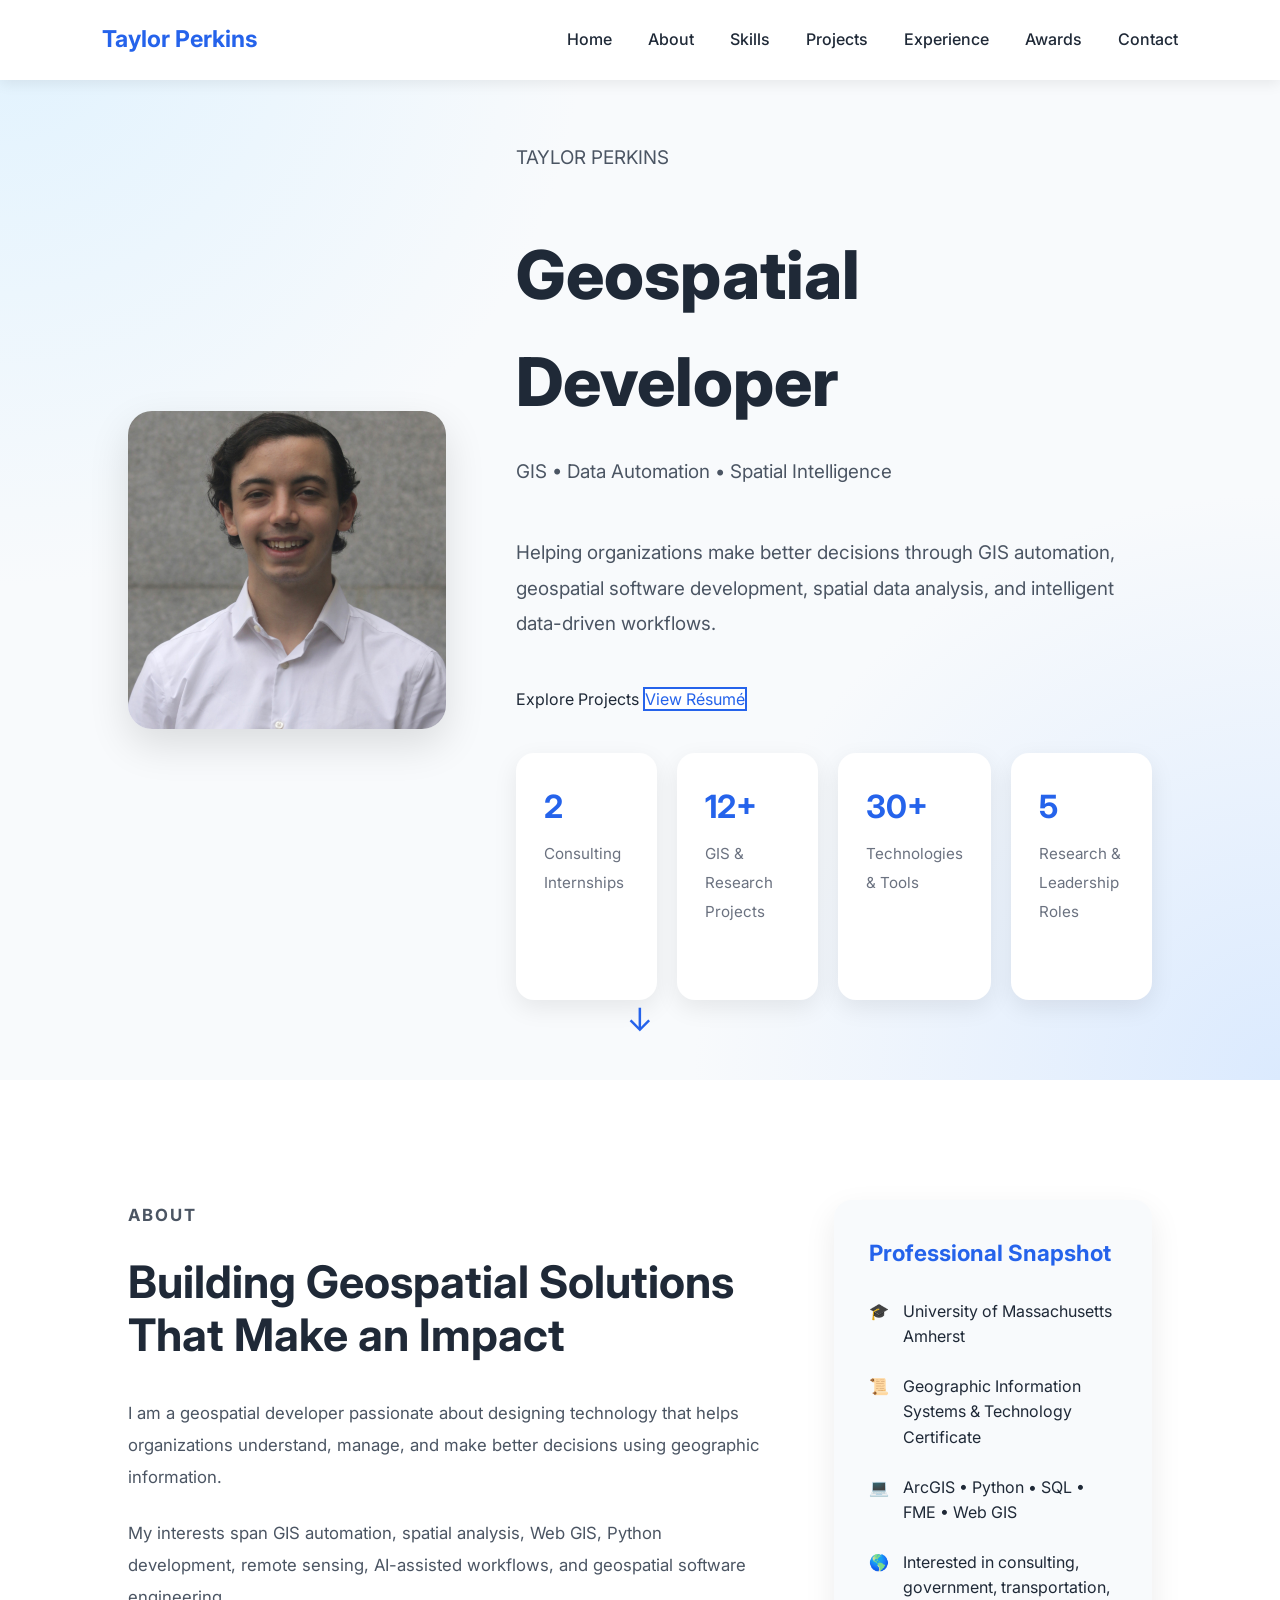
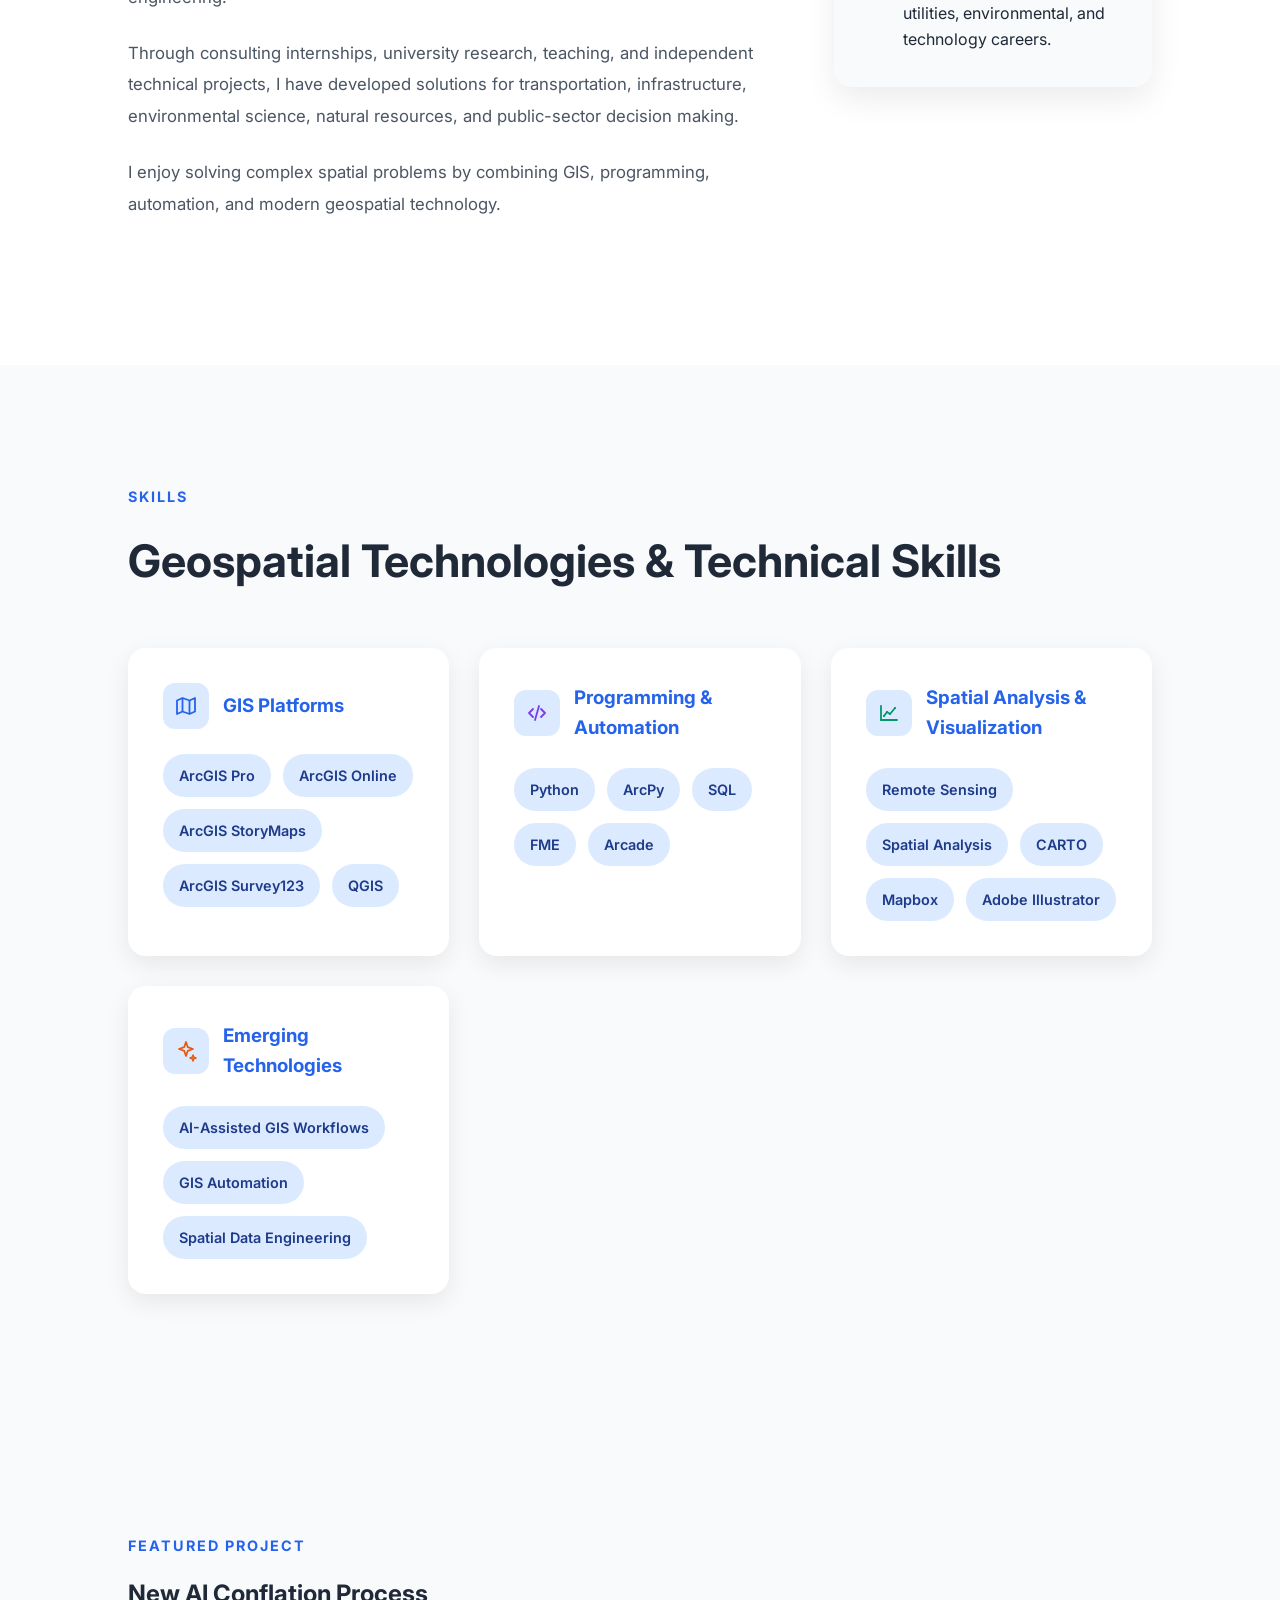
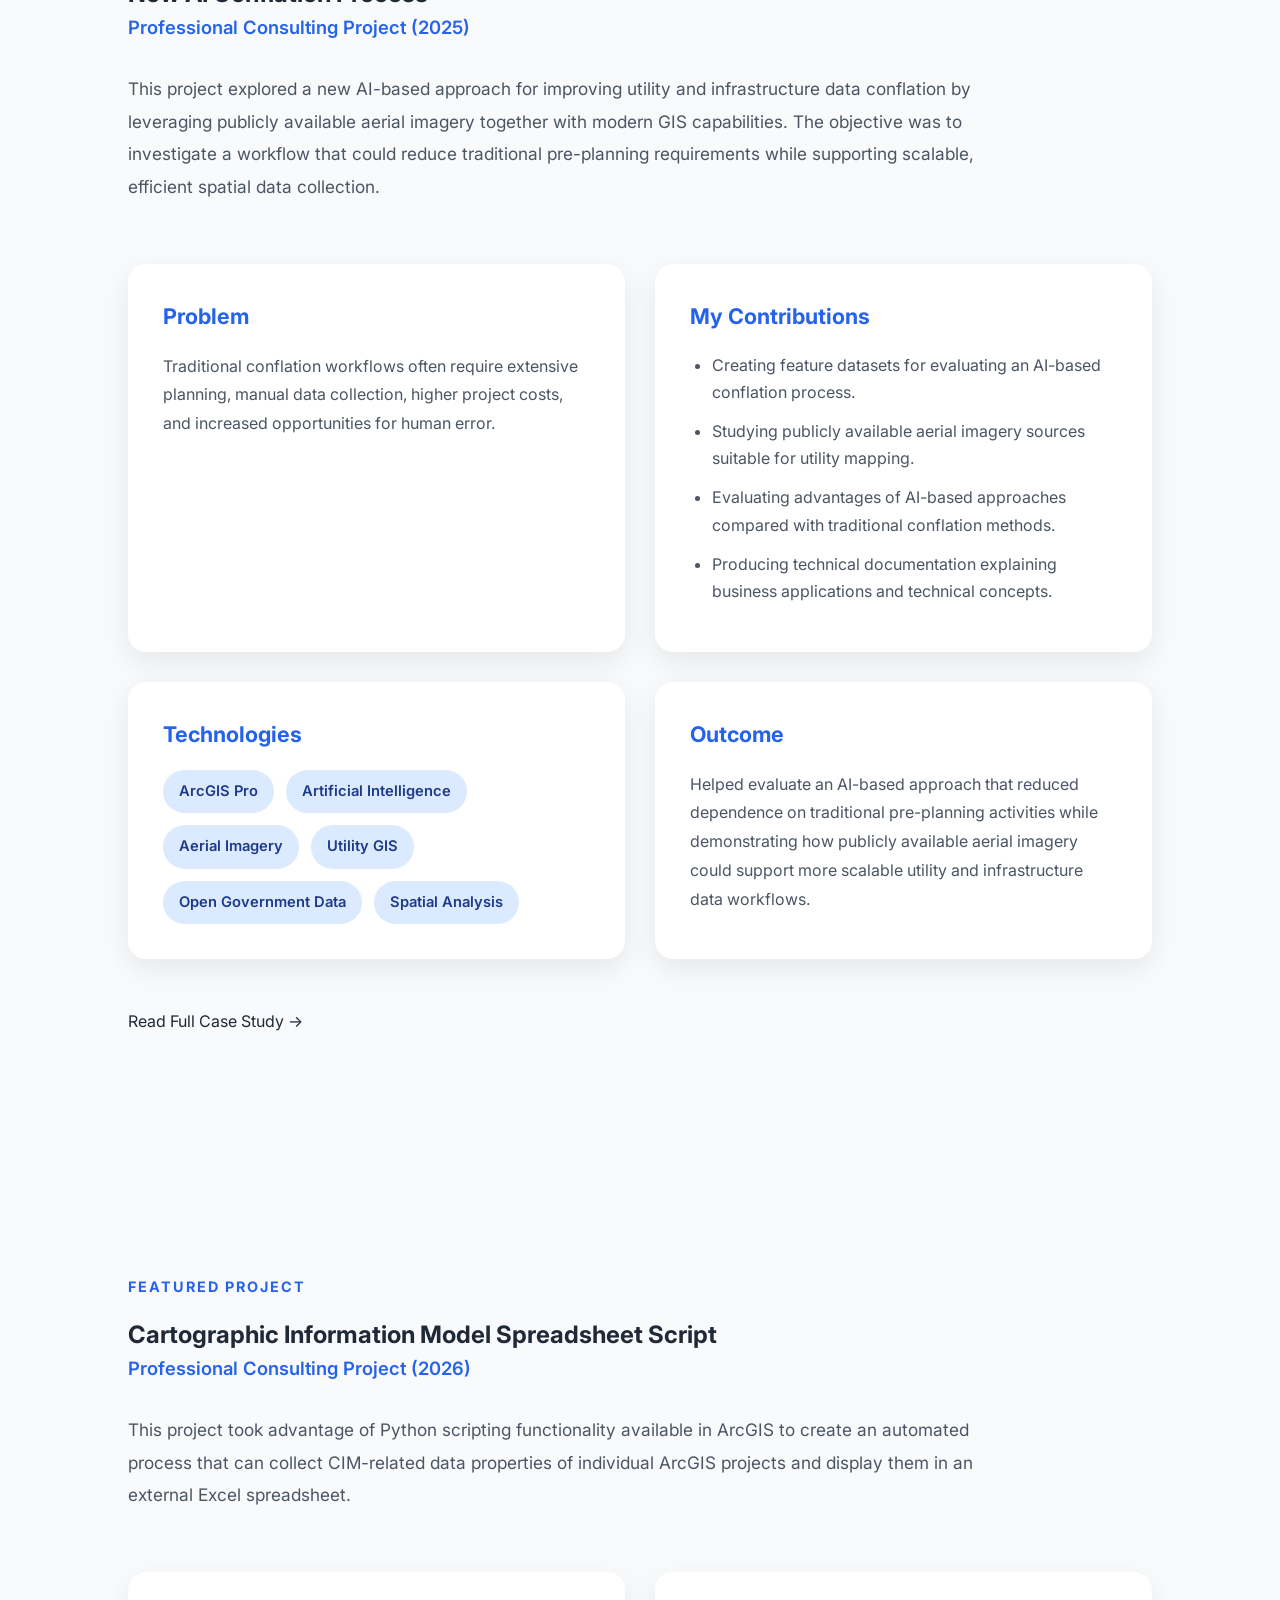
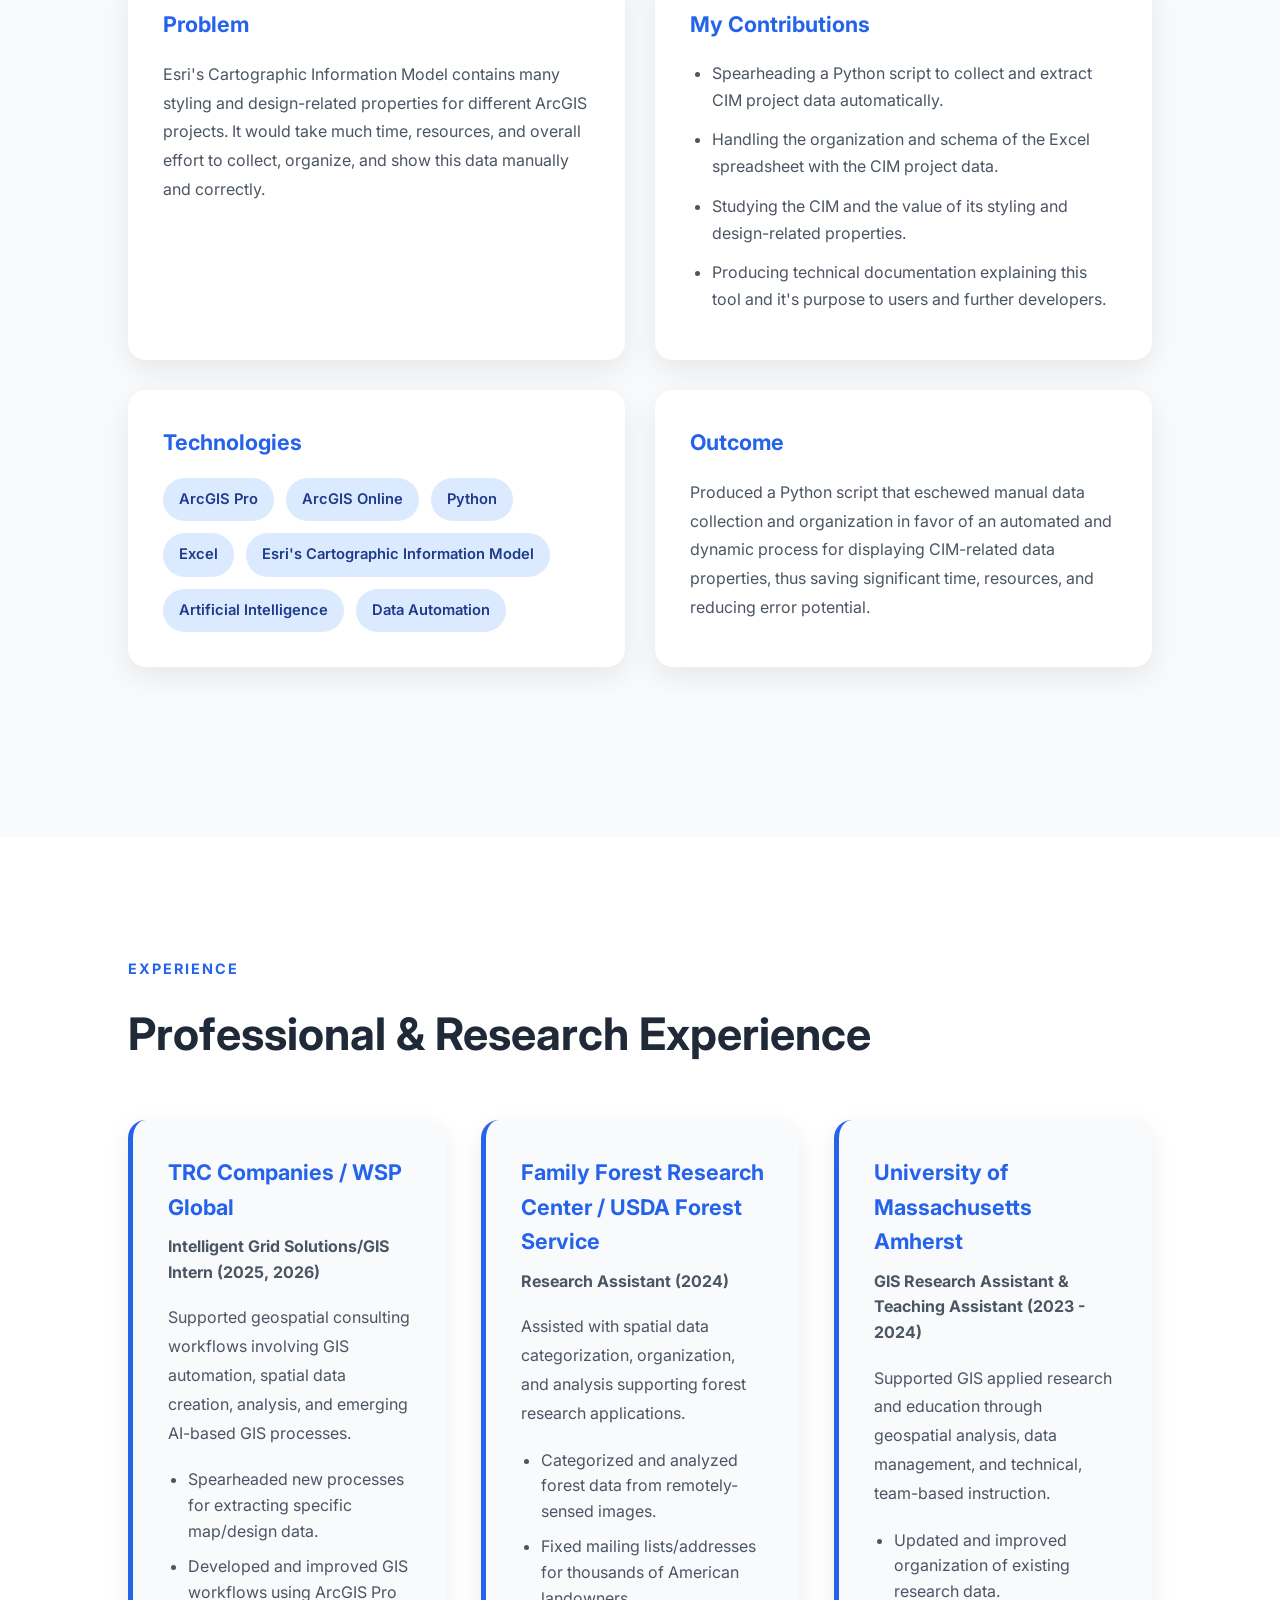
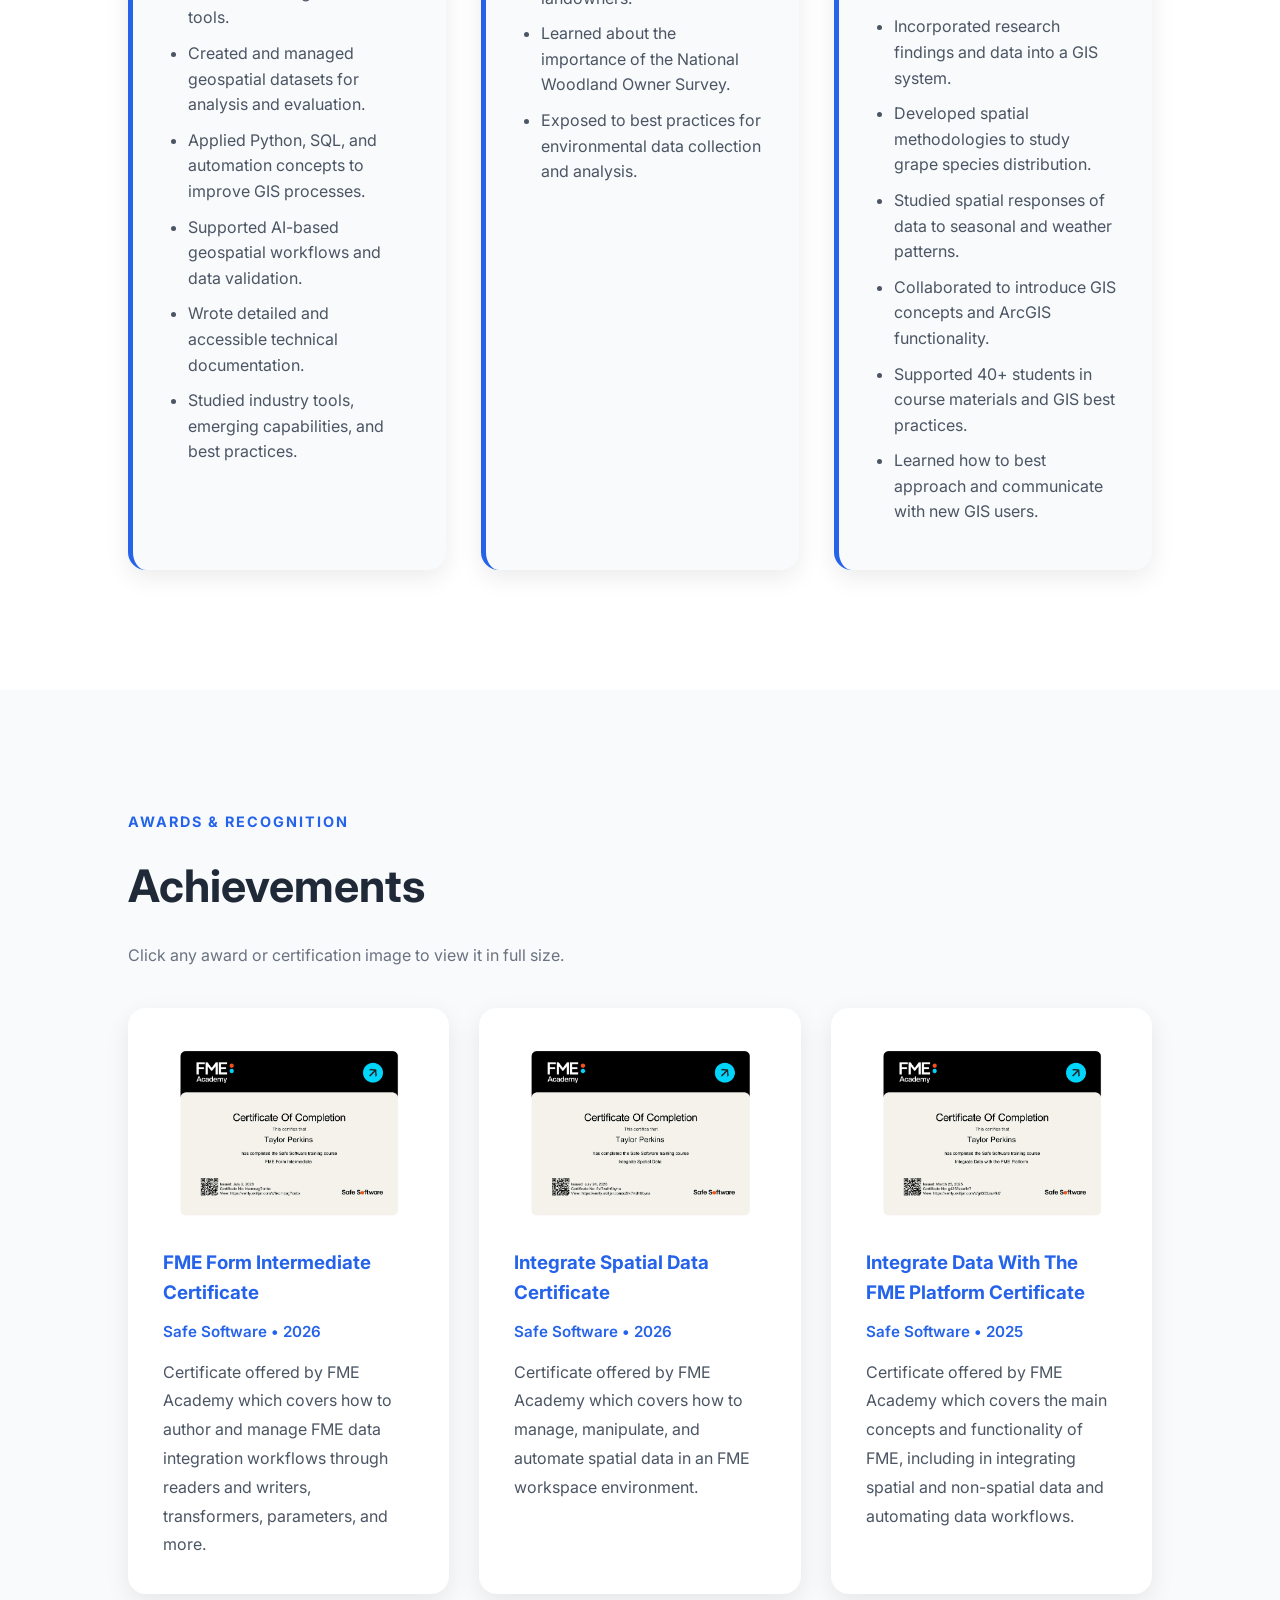
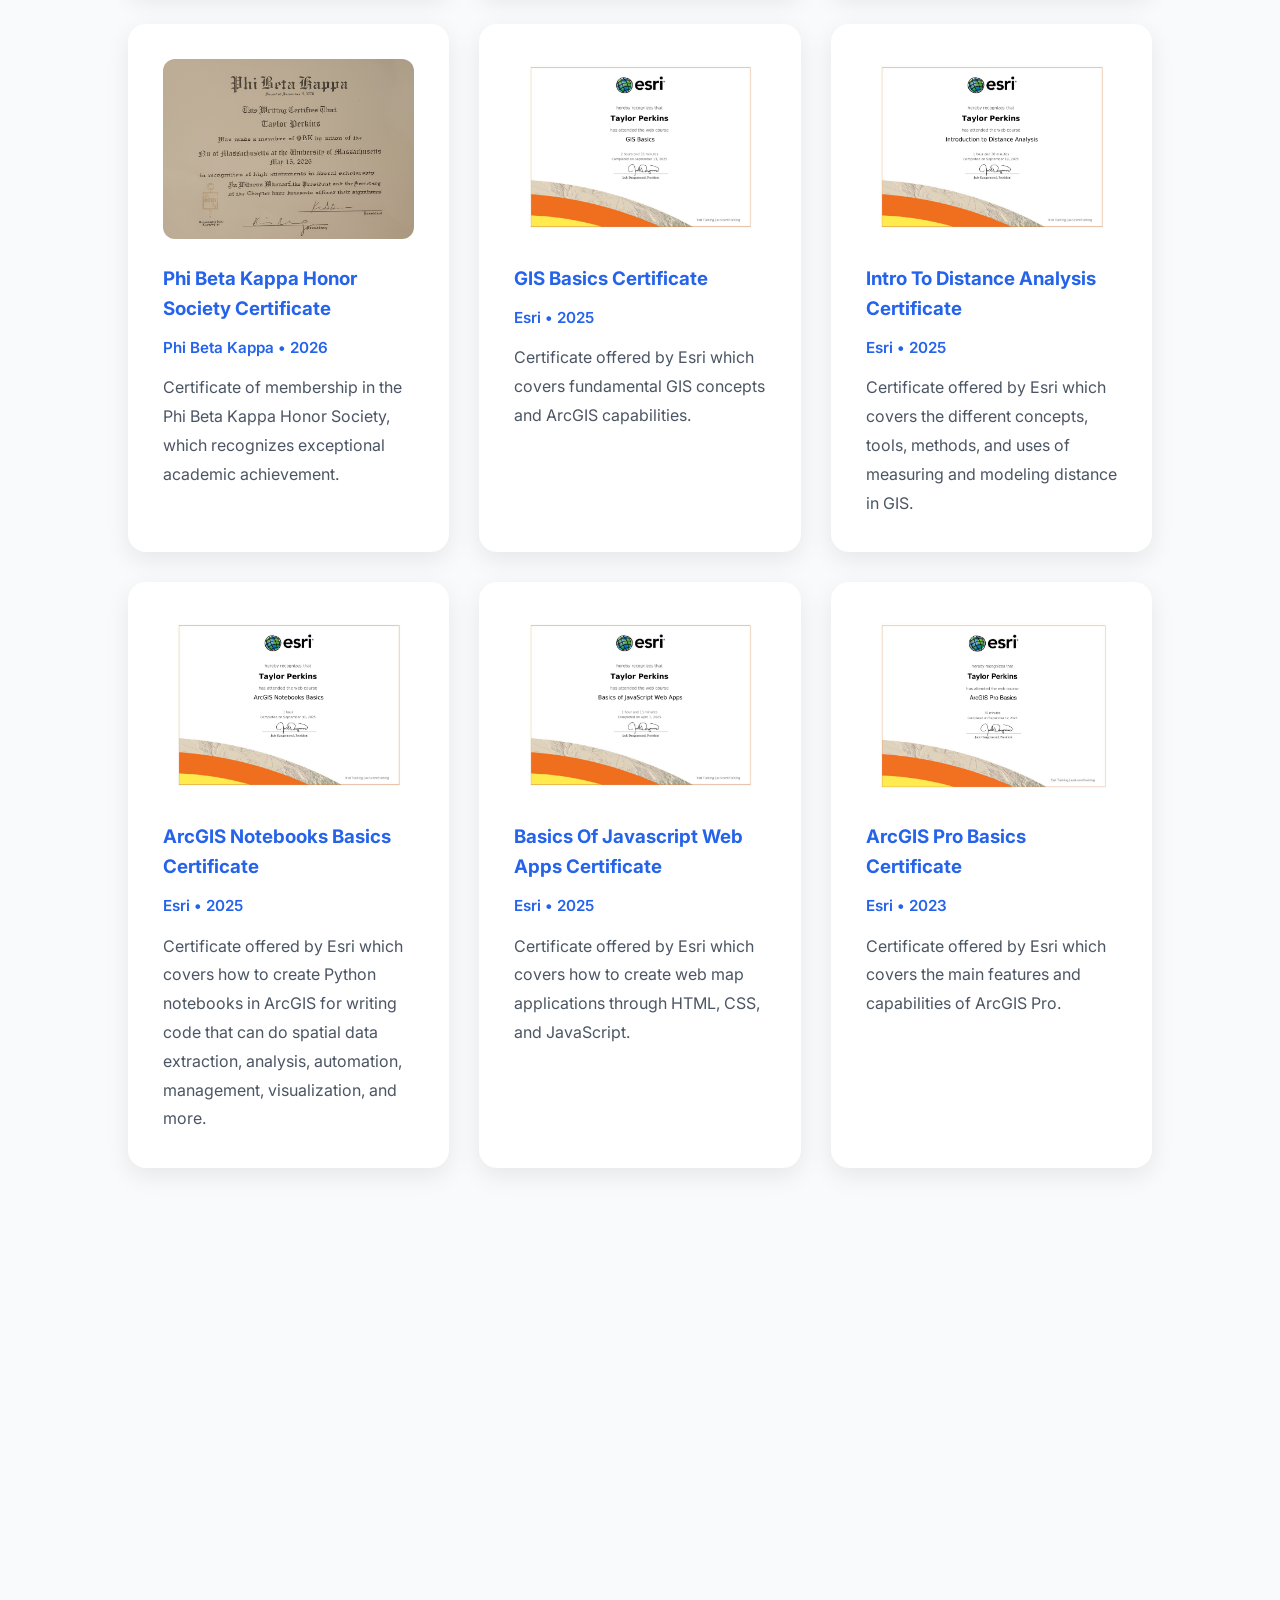
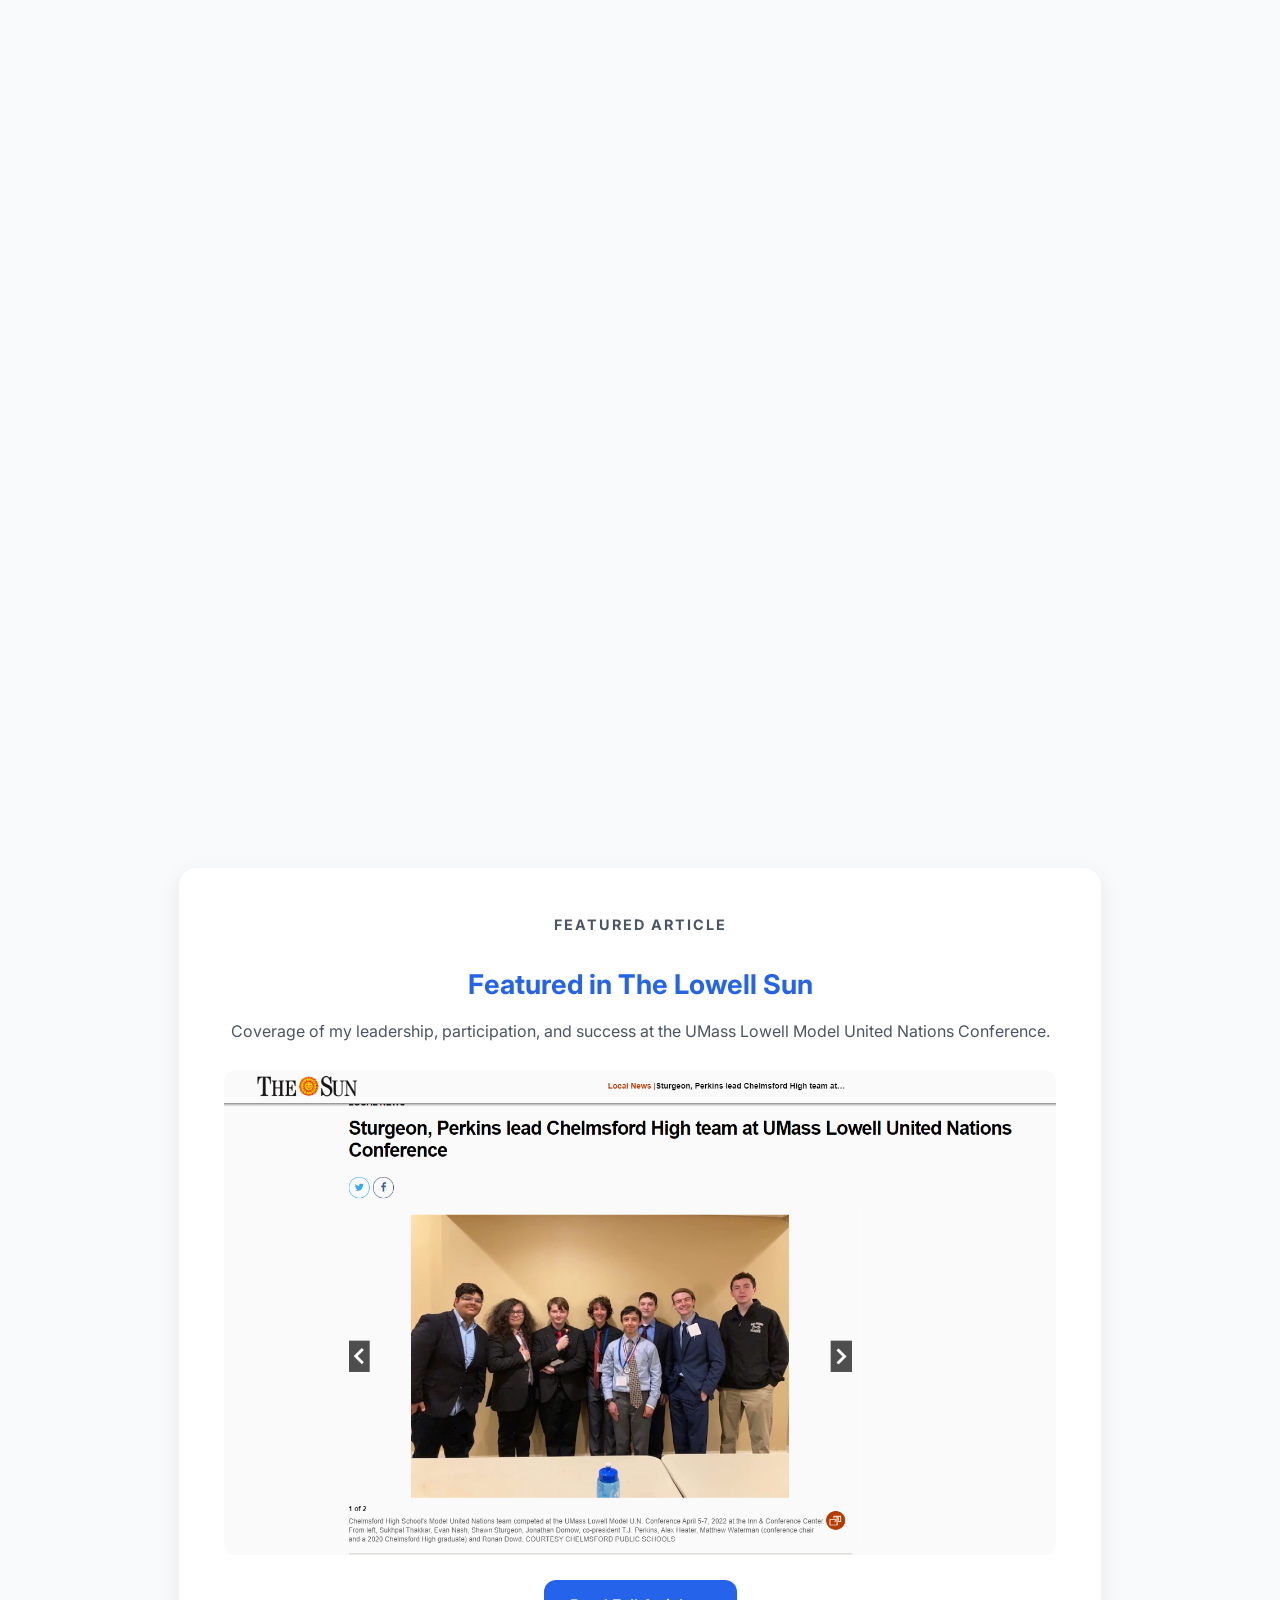
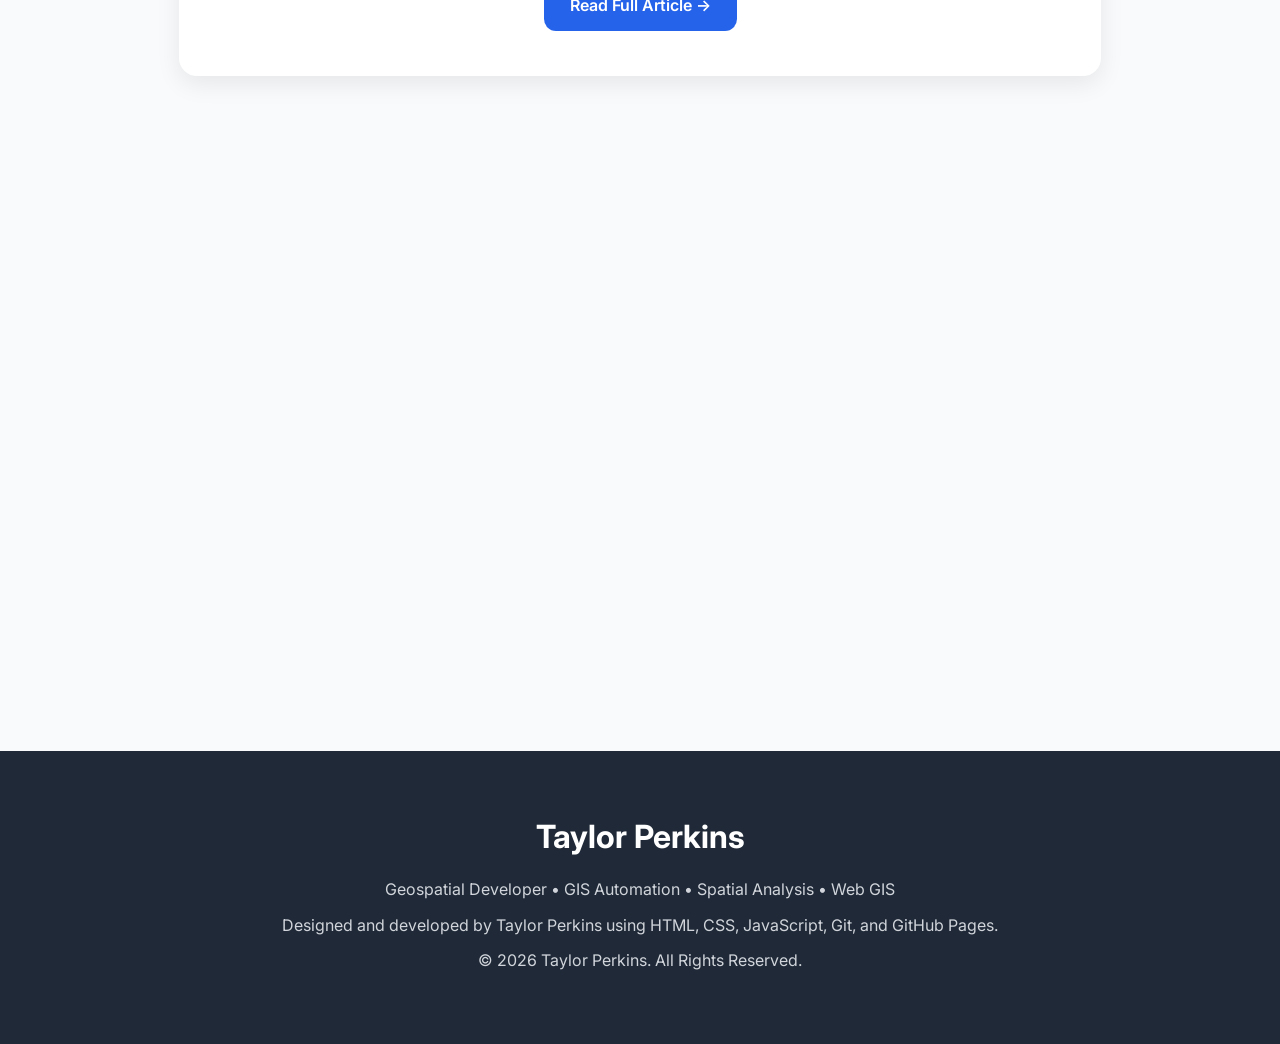
==== commit 0f552487: "Version 2.0.3 - Profile Photo" ====
--- a/index.html
+++ b/index.html
@@ -86,7 +86,121 @@
 <!-- HERO -->
 <!-- ========================================================= -->
 
-<section
+<section class="hero" id="home">
+
+    <div class="hero-container">
+
+        <!-- Profile Photo -->
+        <div class="hero-photo reveal">
+
+            <img
+                src="images/WebsiteProfilePhoto.jpg"
+                alt="Taylor Perkins"
+            >
+
+        </div>
+
+
+        <!-- Hero Content -->
+        <div class="hero-content reveal">
+
+            <p class="hero-label">
+                TAYLOR PERKINS
+            </p>
+
+            <h1>
+                Geospatial Developer
+            </h1>
+
+            <p class="hero-subtitle">
+                GIS • Data Automation • Spatial Intelligence
+            </p>
+
+            <p class="hero-description">
+                Helping organizations make better decisions through
+                GIS automation, geospatial software development,
+                spatial data analysis, and intelligent data-driven workflows.
+            </p>
+
+            <div class="hero-buttons">
+
+                <a href="#projects" class="hero-button">
+                    Explore Projects
+                </a>
+
+                <a href="resume.pdf"
+                   class="hero-button secondary"
+                   target="_blank">
+                    View Résumé
+                </a>
+
+            </div>
+
+                    <!-- Statistics -->
+
+        <div class="stats">
+
+            <div class="stat-card">
+
+                <h3>2</h3>
+
+                <p>
+
+                    Consulting Internships
+
+                </p>
+
+            </div>
+
+            <div class="stat-card">
+
+                <h3>12+</h3>
+
+                <p>
+
+                    GIS & Research Projects
+
+                </p>
+
+            </div>
+
+            <div class="stat-card">
+
+                <h3>30+</h3>
+
+                <p>
+
+                    Technologies & Tools
+
+                </p>
+
+            </div>
+
+            <div class="stat-card">
+
+                <h3>5</h3>
+
+                <p>
+
+                    Research & Leadership Roles
+
+                </p>
+
+            </div>
+
+        </div>
+
+    </div>
+
+    <div class="scroll-indicator">
+
+        &darr;
+
+    </div>
+
+</section>
+
+<!--<section
     id="home"
     class="hero">
 
@@ -104,7 +218,7 @@
 
             Helping organizations make better decisions through
             GIS automation, geospatial software development,
-            spatial analysis, and intelligent data-driven workflows.
+            spatial data analysis, and intelligent data-driven workflows.
 
         </p>
 
@@ -124,11 +238,11 @@
 
             </a>
 
-        </div>
+        </div> -->
 
         <!-- Statistics -->
 
-        <div class="stats">
+        <!--<div class="stats">
 
             <div class="stat-card">
 
@@ -188,7 +302,7 @@
 
     </div>
 
-</section>
+</section>-->
 
 <!-- ========================================================= -->
 <!-- ABOUT -->
@@ -1443,7 +1557,7 @@
     </h2>
 
     <p>
-        Interested in GIS, spatial data automation, or geospatial technology?
+        Interested in GIS, spatial data automation, geospatial technology, or other related topics and their potential applications?
         Feel free to reach out.
     </p>
 
--- a/css/style.css
+++ b/css/style.css
@@ -210,6 +210,76 @@
     max-width:760px;
 
     margin:0 auto 45px;
+
+}
+
+
+
+/* =========================================================
+   HERO PHOTO + TWO-COLUMN LAYOUT
+========================================================= */
+
+.hero-container{
+
+    width:100%;
+
+    max-width:1200px;
+
+    margin:0 auto;
+
+    display:grid;
+
+    grid-template-columns:1fr 2fr;
+
+    align-items:center;
+
+    gap:70px;
+
+}
+
+
+/* Profile Photo */
+
+.hero-photo{
+
+    display:flex;
+
+    justify-content:center;
+
+    align-items:center;
+
+}
+
+
+.hero-photo img{
+
+    width:100%;
+
+    max-width:360px;
+
+    aspect-ratio:1 / 1;
+
+    object-fit:cover;
+
+    border-radius:24px;
+
+    box-shadow:0 16px 40px rgba(0,0,0,.12);
+
+}
+
+
+/* Hero Content */
+
+.hero-content{
+
+    text-align:left;
+
+}
+
+
+.hero-content .hero-buttons{
+
+    justify-content:flex-start;
 
 }
 
@@ -872,6 +942,38 @@
 
         }
 
+
+        .hero-container{
+
+            grid-template-columns:1fr;
+
+            gap:40px;
+
+            text-align:center;
+
+        }
+
+
+        .hero-photo img{
+
+            max-width:280px;
+
+        }
+
+
+        .hero-content{
+
+            text-align:center;
+
+        }
+
+
+        .hero-content .hero-buttons{
+
+            justify-content:center;
+
+        }
+
     }
 
 }
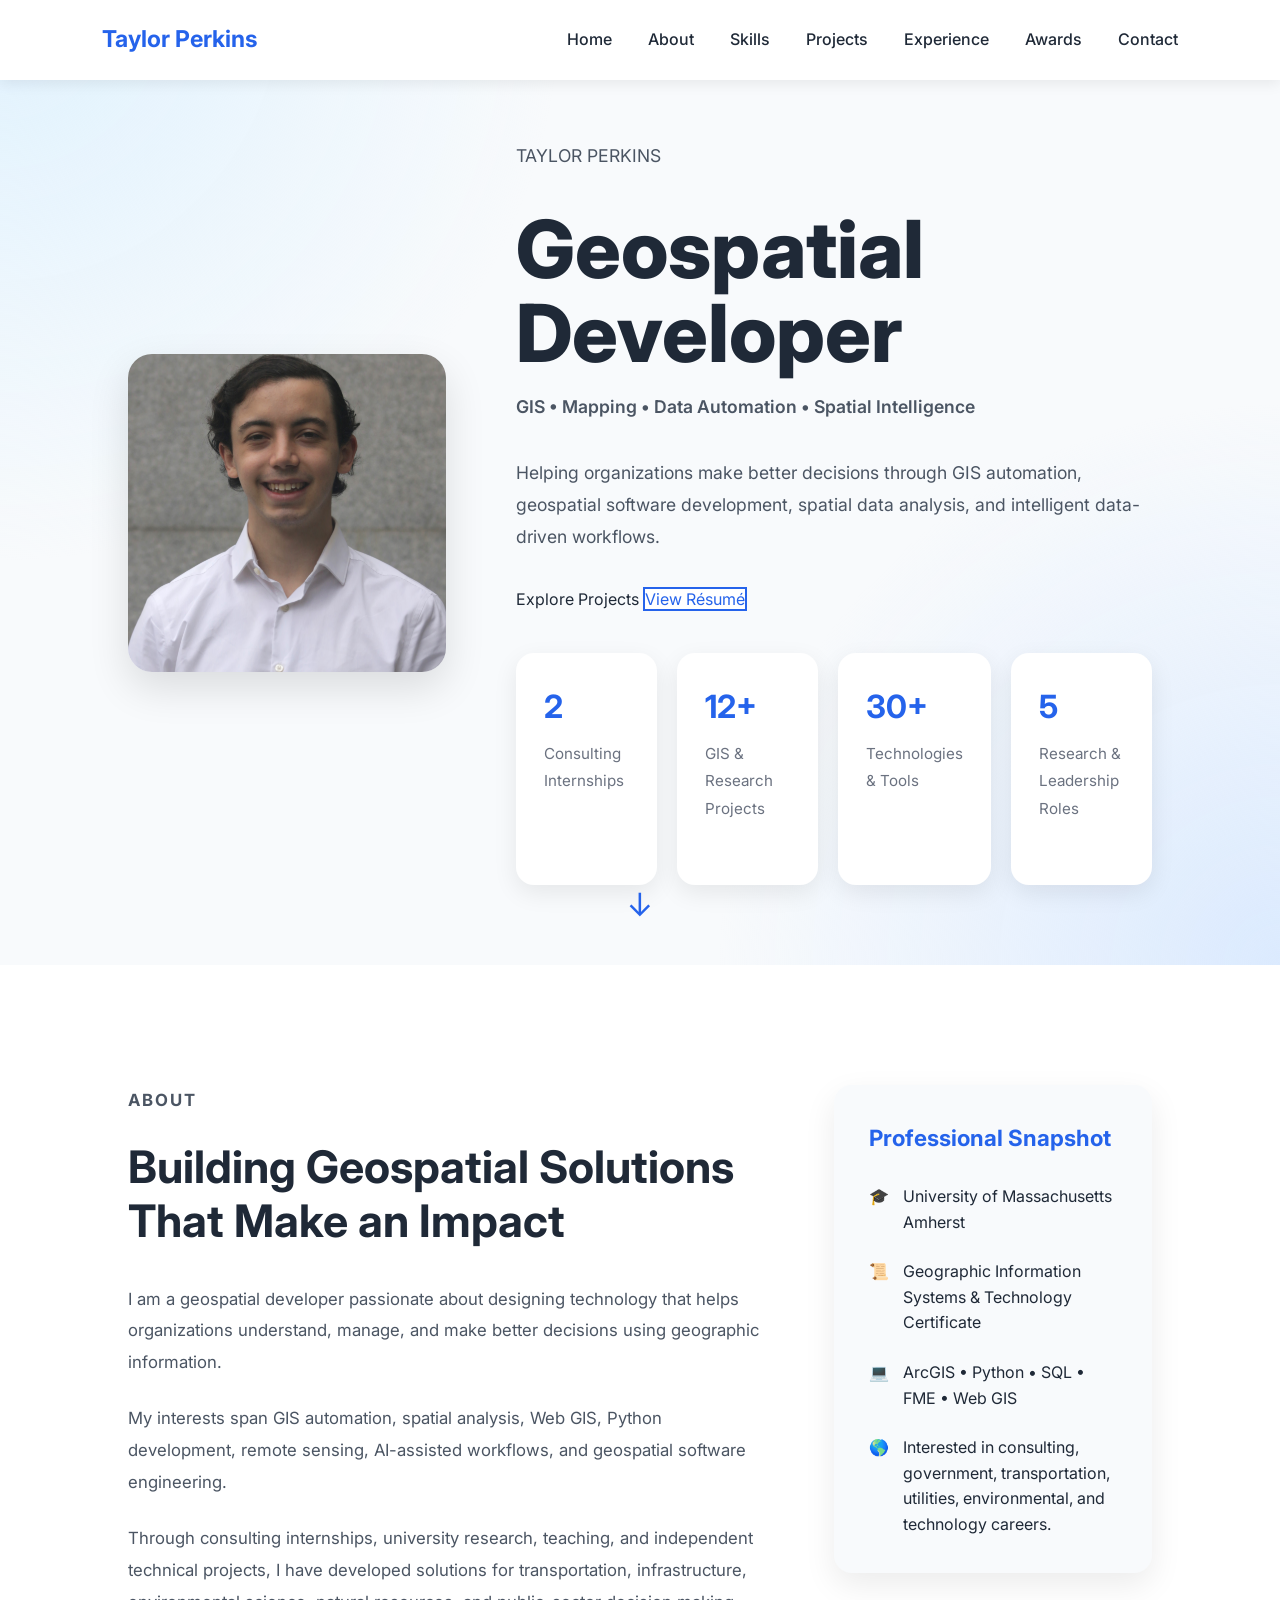
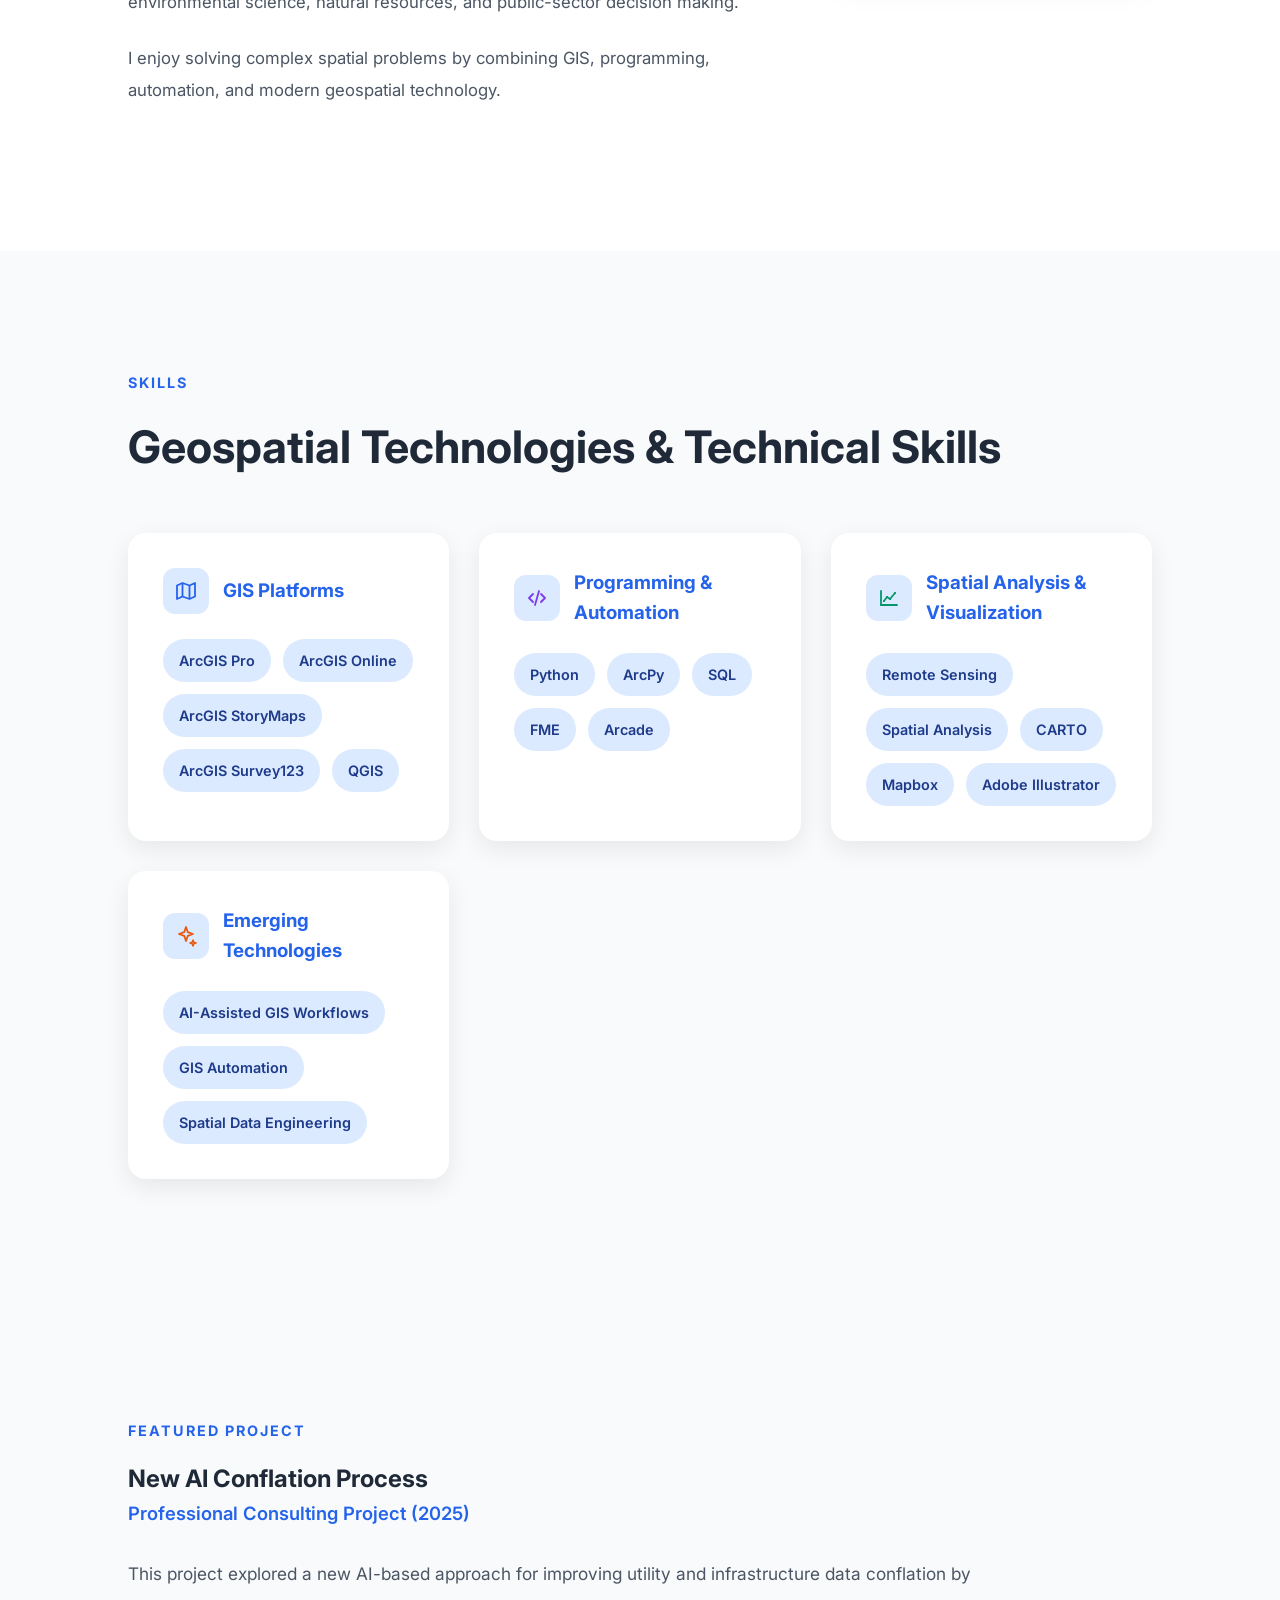
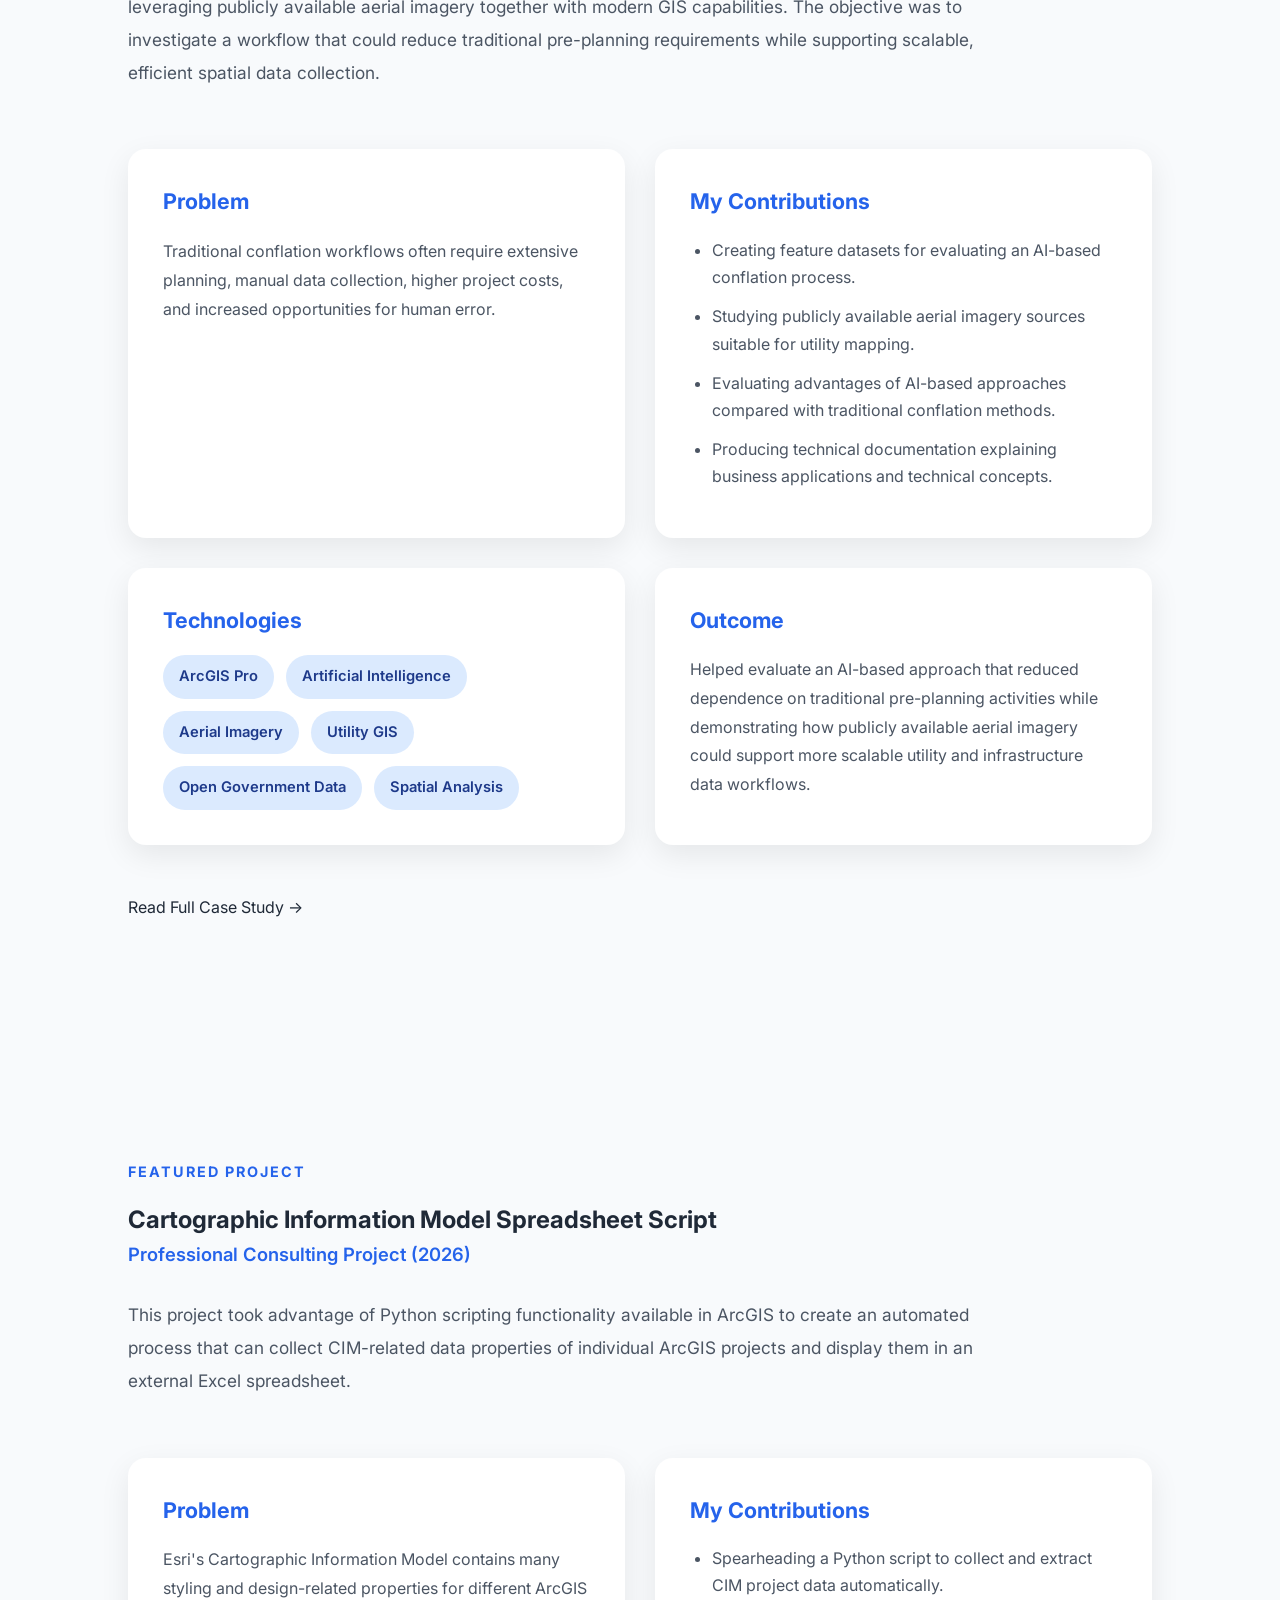
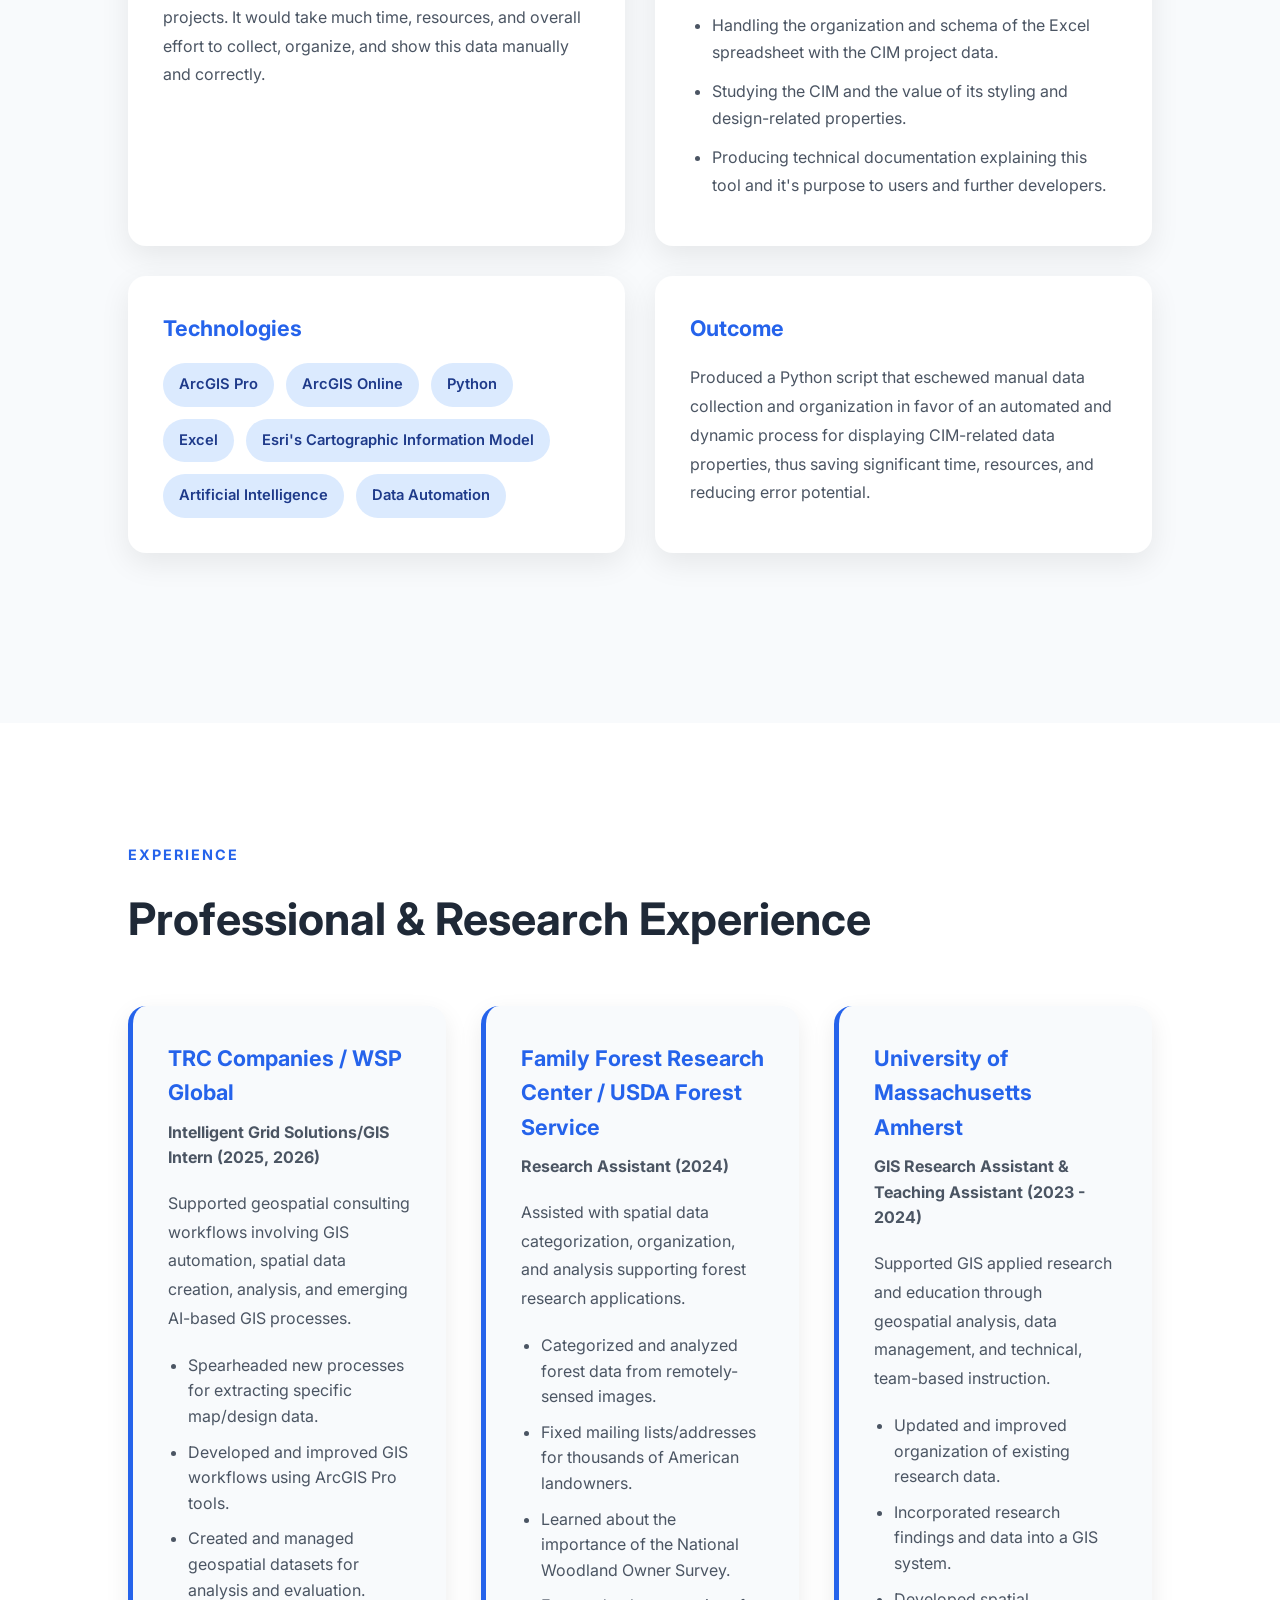
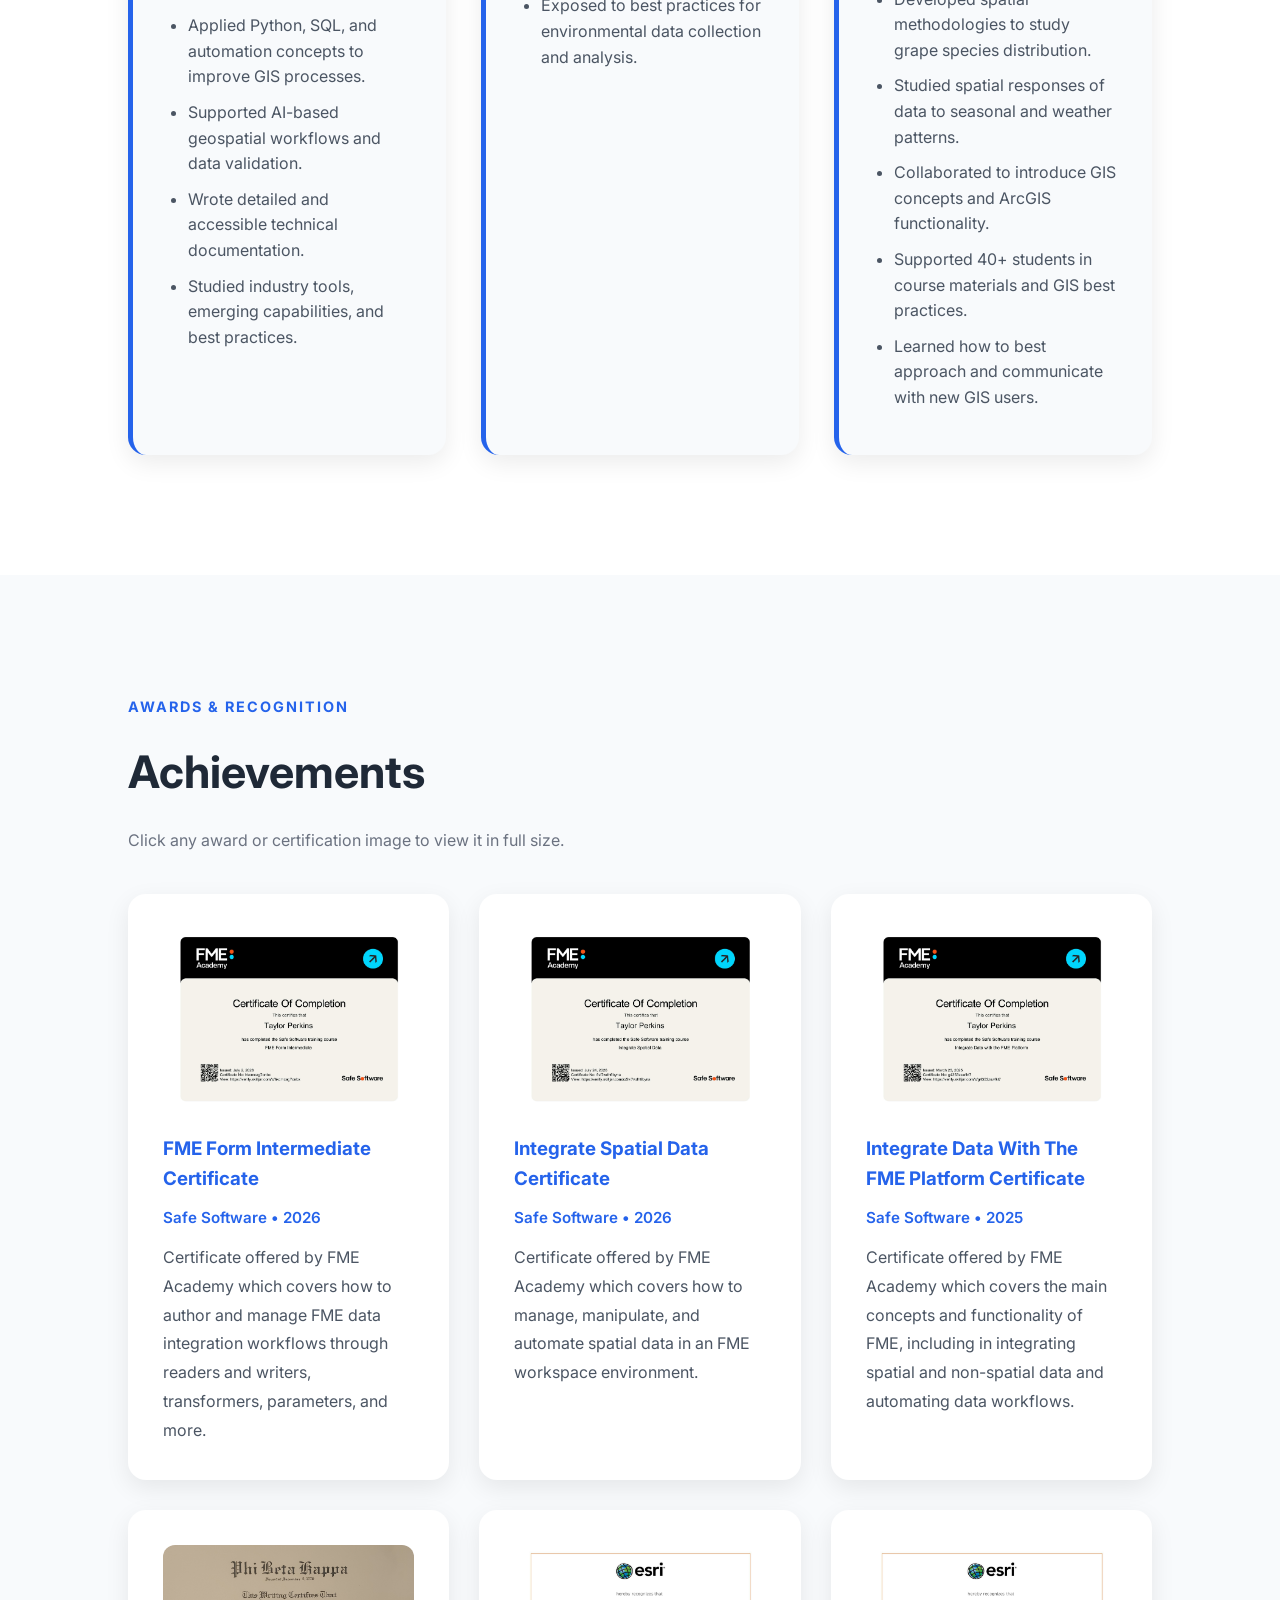
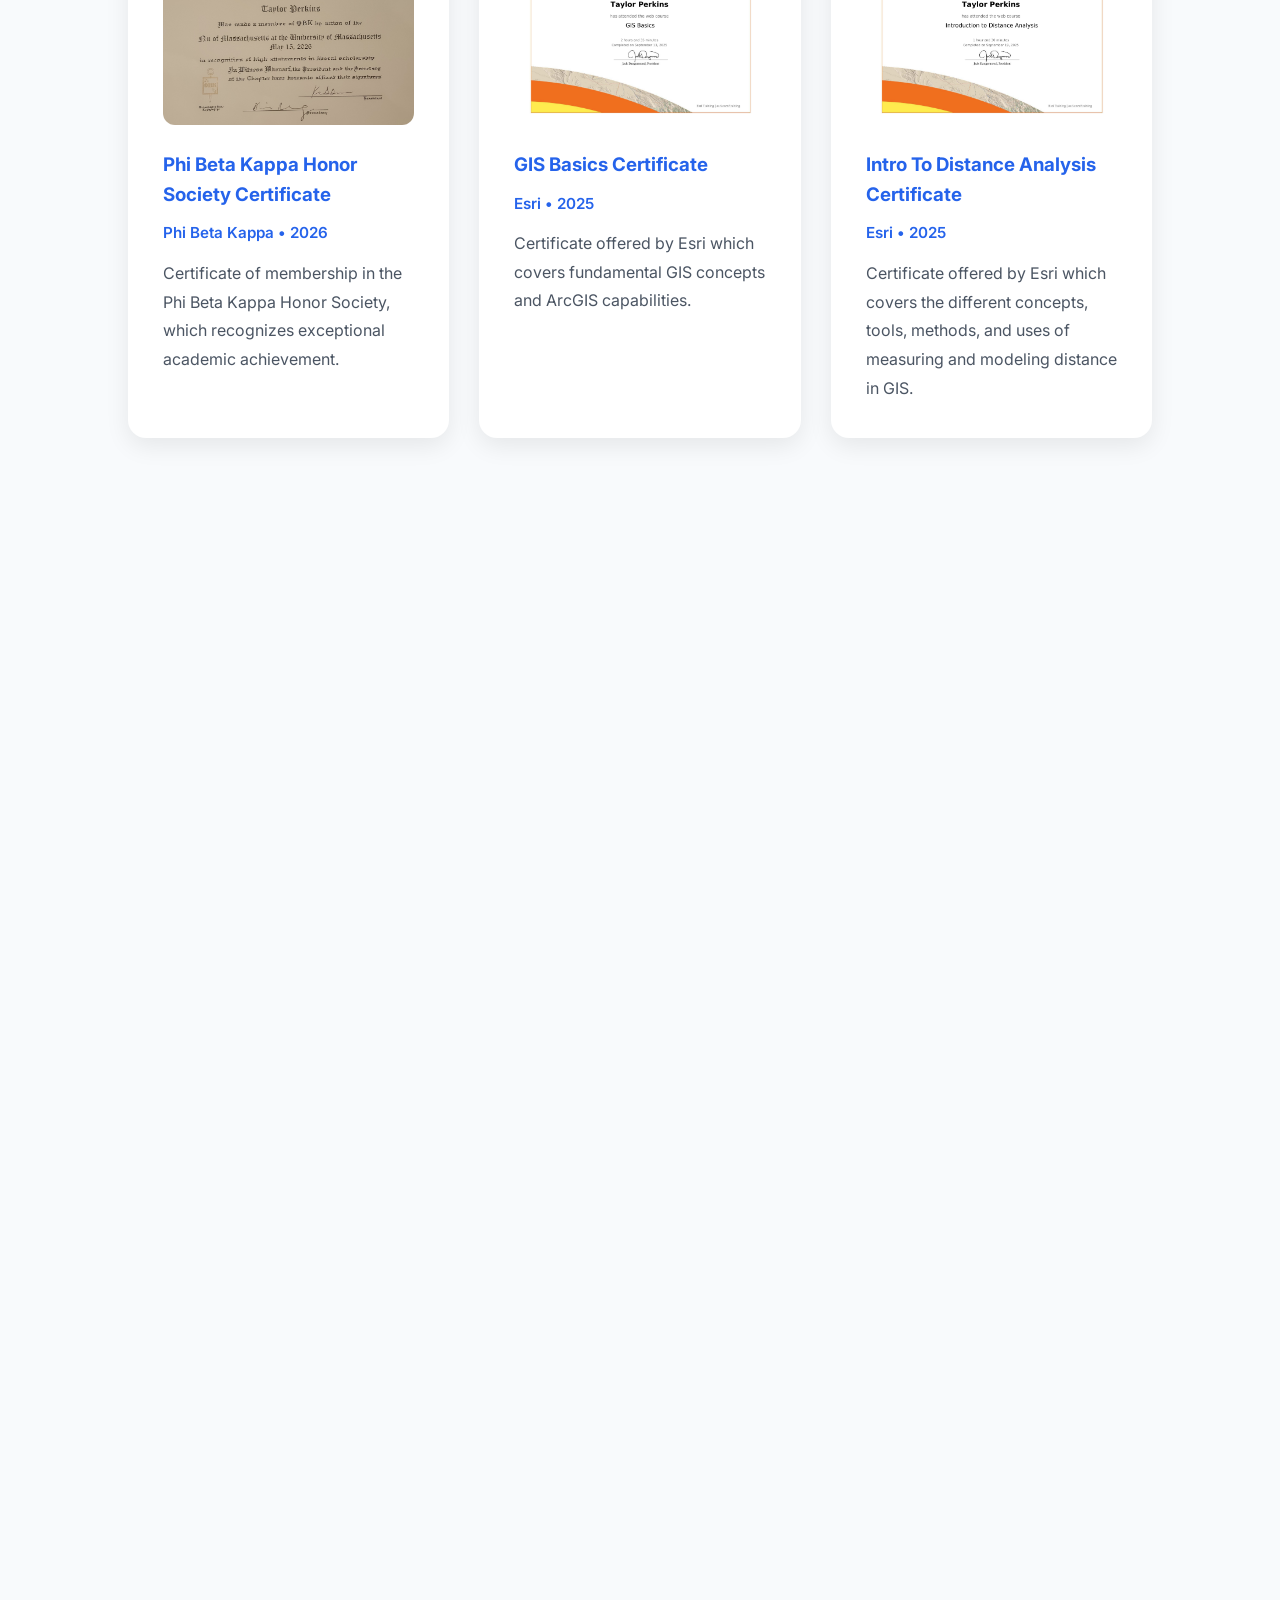
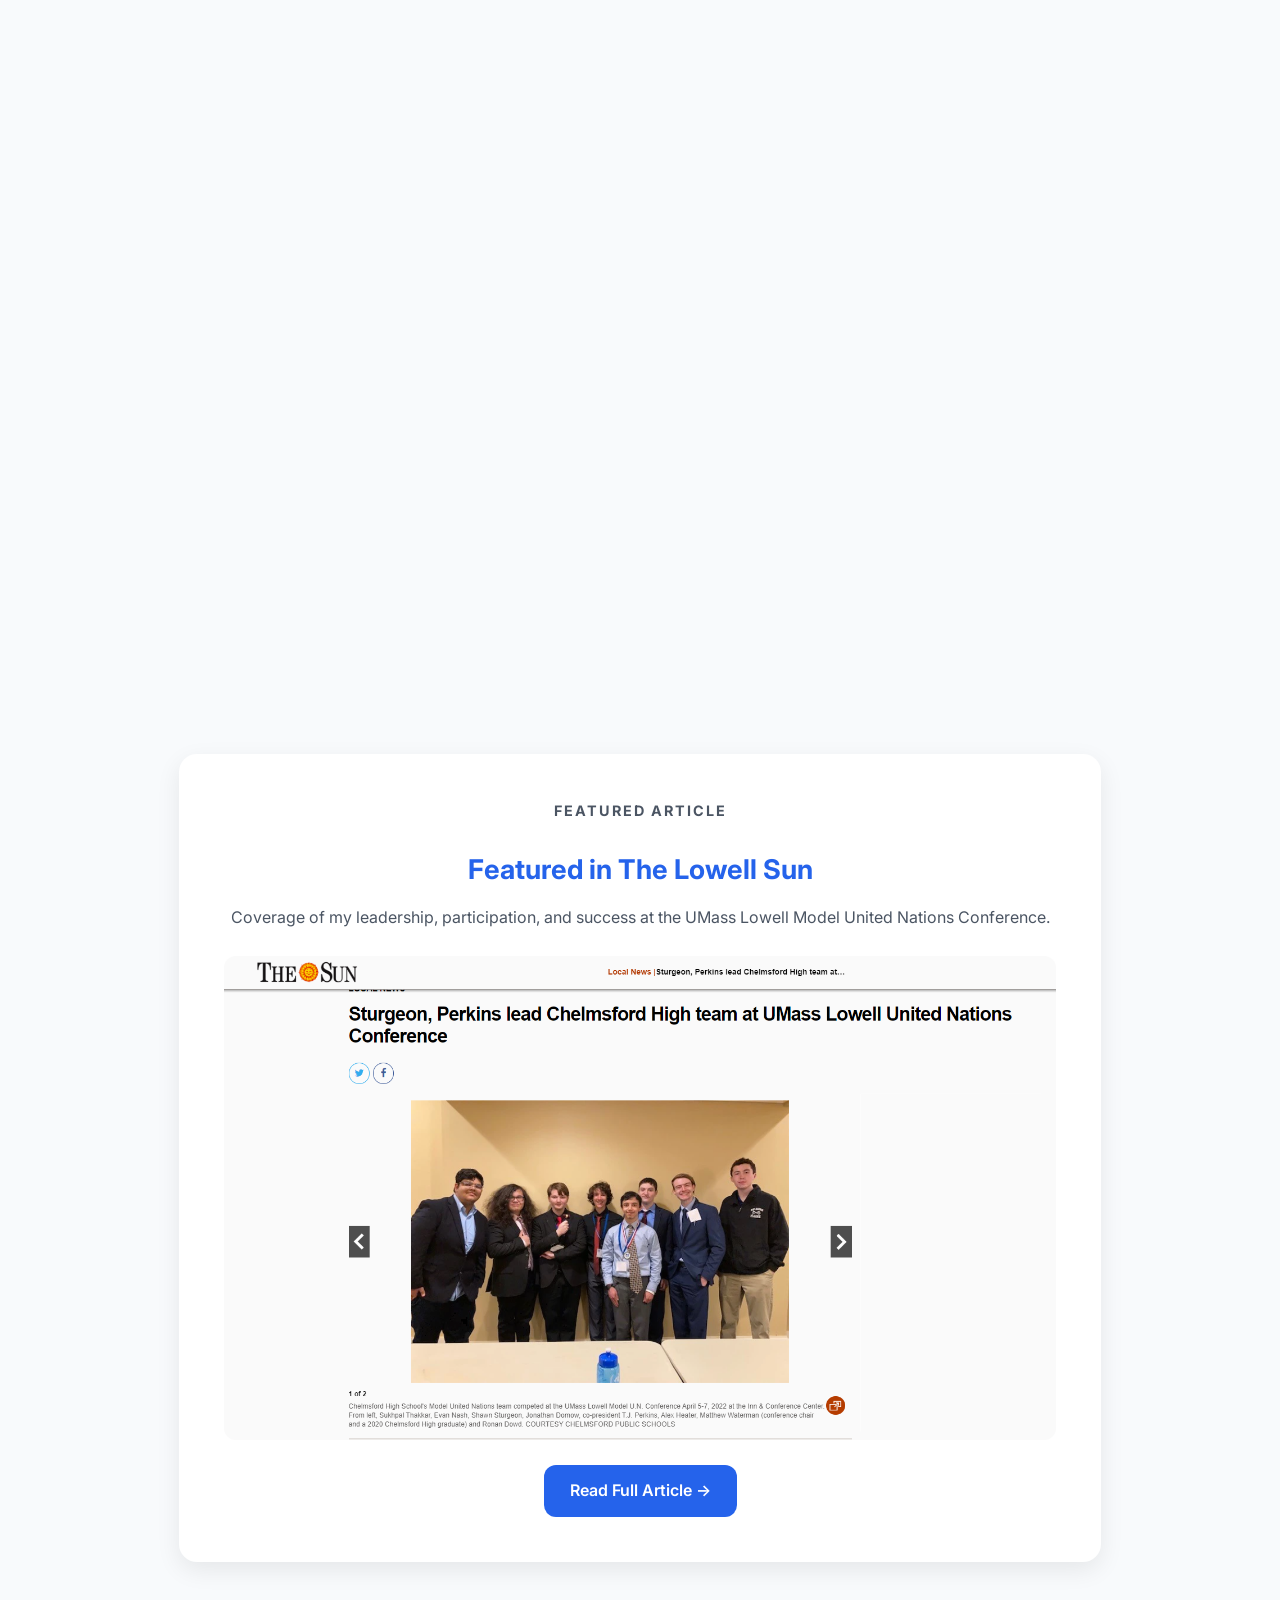
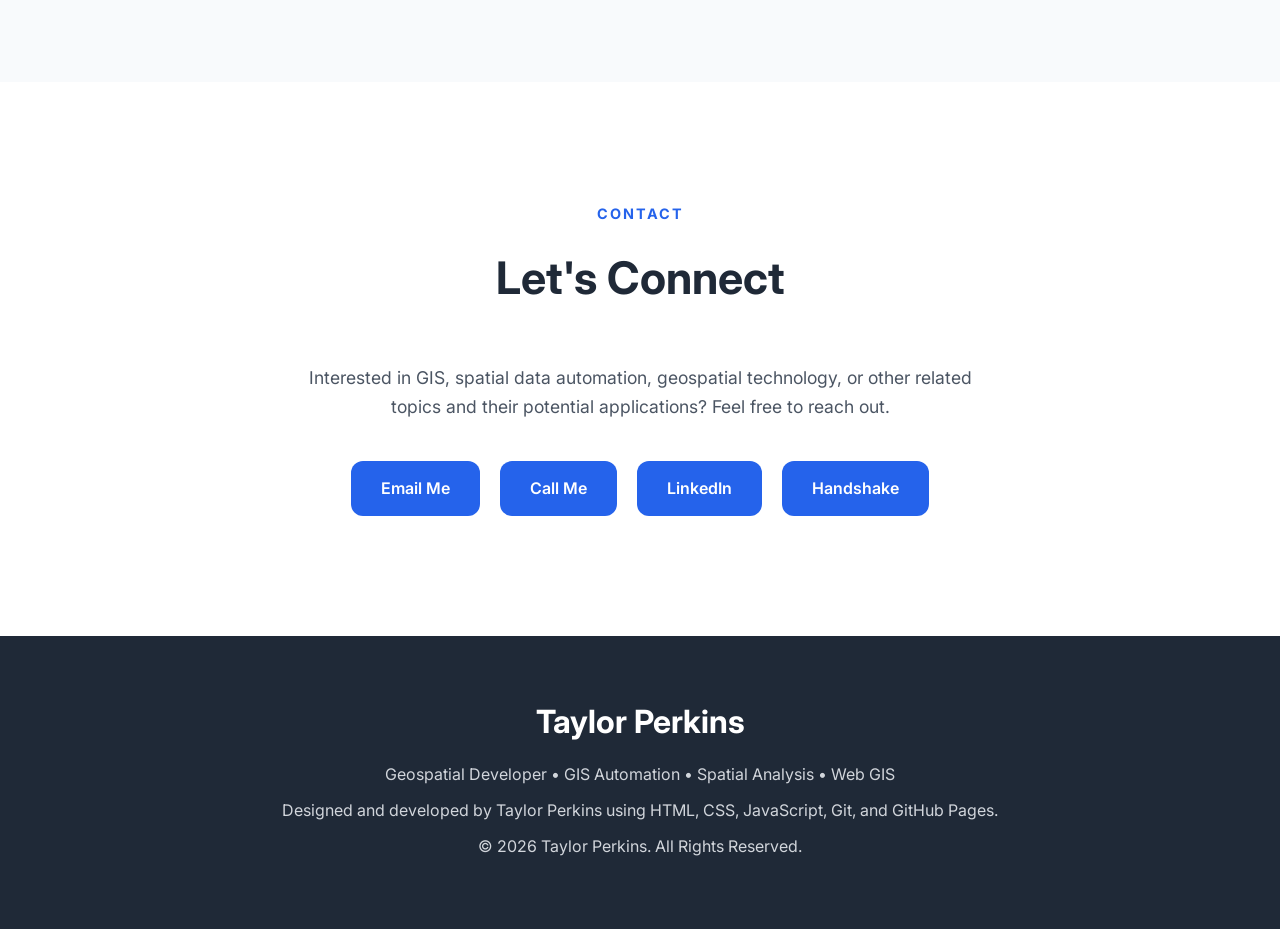
==== commit d0578ca5: "Version 2.0.5 - Code Fixes For Profile Photo 2" ====
--- a/index.html
+++ b/index.html
@@ -100,7 +100,6 @@
 
         </div>
 
-
         <!-- Hero Content -->
         <div class="hero-content reveal">
 
@@ -113,7 +112,7 @@
             </h1>
 
             <p class="hero-subtitle">
-                GIS • Data Automation • Spatial Intelligence
+                GIS • Mapping • Data Automation • Spatial Intelligence
             </p>
 
             <p class="hero-description">
@@ -136,8 +135,7 @@
 
             </div>
 
-                    <!-- Statistics -->
-
+        <!-- Statistics -->
         <div class="stats">
 
             <div class="stat-card">
@@ -199,110 +197,6 @@
     </div>
 
 </section>
-
-<!--<section
-    id="home"
-    class="hero">
-
-    <div class="hero-content">
-
-        <h1>
-
-            Taylor Perkins
-
-        </h1>
-
-        <h2 id="typing-text"></h2>
-
-        <p>
-
-            Helping organizations make better decisions through
-            GIS automation, geospatial software development,
-            spatial data analysis, and intelligent data-driven workflows.
-
-        </p>
-
-        <div class="buttons">
-
-            <a href="#projects" class="button">
-
-                Explore Projects
-
-            </a>
-
-            <a href="resume.pdf"
-               target="_blank"
-               class="button secondary">
-
-                View Résumé
-
-            </a>
-
-        </div> -->
-
-        <!-- Statistics -->
-
-        <!--<div class="stats">
-
-            <div class="stat-card">
-
-                <h3>2</h3>
-
-                <p>
-
-                    Consulting Internships
-
-                </p>
-
-            </div>
-
-            <div class="stat-card">
-
-                <h3>12+</h3>
-
-                <p>
-
-                    GIS & Research Projects
-
-                </p>
-
-            </div>
-
-            <div class="stat-card">
-
-                <h3>30+</h3>
-
-                <p>
-
-                    Technologies & Tools
-
-                </p>
-
-            </div>
-
-            <div class="stat-card">
-
-                <h3>5</h3>
-
-                <p>
-
-                    Research & Leadership Roles
-
-                </p>
-
-            </div>
-
-        </div>
-
-    </div>
-
-    <div class="scroll-indicator">
-
-        &darr;
-
-    </div>
-
-</section>-->
 
 <!-- ========================================================= -->
 <!-- ABOUT -->
--- a/css/style.css
+++ b/css/style.css
@@ -135,9 +135,9 @@
 
 
 
-/* ========================================================= */
-/* HERO SECTION                                              */
-/* ========================================================= */
+/* =========================================================
+   HERO SECTION
+========================================================= */
 
 .hero{
 
@@ -149,830 +149,921 @@
 
     align-items:center;
 
+    padding:140px 10% 80px;
+
+    position:relative;
+
+    overflow:hidden;
+
+    background:
+
+        radial-gradient(
+            circle at top left,
+            #E0F2FE 0%,
+            transparent 35%
+        ),
+
+        radial-gradient(
+            circle at bottom right,
+            #DBEAFE 0%,
+            transparent 35%
+        ),
+
+        #F8FAFC;
+
+}
+
+
+/* Hero two-column layout */
+
+.hero-container{
+
+    width:100%;
+
+    max-width:1200px;
+
+    margin:0 auto;
+
+    display:grid;
+
+    grid-template-columns:1fr 2fr;
+
+    align-items:center;
+
+    gap:70px;
+
+}
+
+
+/* Profile photo */
+
+.hero-photo{
+
+    display:flex;
+
+    justify-content:center;
+
+    align-items:center;
+
+}
+
+
+.hero-photo img{
+
+    width:100%;
+
+    max-width:360px;
+
+    aspect-ratio:1 / 1;
+
+    object-fit:cover;
+
+    border-radius:24px;
+
+    box-shadow:0 16px 40px rgba(0,0,0,.12);
+
+}
+
+
+/* Hero content */
+
+.hero-content{
+
+    max-width:900px;
+
+    text-align:left;
+
+    animation:fadeIn 1.1s ease;
+
+    transform:translateY(20px);
+
+}
+
+
+/* Name */
+
+.hero h1{
+
+    font-size:5rem;
+
+    font-weight:800;
+
+    line-height:1.05;
+
+    margin-bottom:16px;
+
+}
+
+
+/* Geospatial Developer / typing text */
+
+#typing-text{
+
+    color:#2563EB;
+
+    font-size:1.45rem;
+
+    font-weight:600;
+
+    min-height:40px;
+
+    margin-bottom:14px;
+
+}
+
+
+/* GIS • Mapping • Data Automation • Spatial Intelligence */
+
+.hero-subtitle{
+
+    font-size:1.45rem;
+
+    font-weight:600;
+
+    color:#374151;
+
+    margin-bottom:24px;
+
+}
+
+
+/* Hero description */
+
+.hero p{
+
+    font-size:1.1rem;
+
+    color:#4B5563;
+
+    line-height:1.8;
+
+    max-width:760px;
+
+    margin:0 0 35px;
+
+}
+
+
+/* Buttons */
+
+.hero-content .hero-buttons{
+
+    justify-content:flex-start;
+
+}
+
+
+
+/* ========================================================= */
+/* BUTTONS                                                   */
+/* ========================================================= */
+
+.buttons{
+
+    display:flex;
+
+    justify-content:center;
+
+    gap:18px;
+
+    margin-bottom:55px;
+
+}
+
+button{
+
+    border:none;
+
+    border-radius:12px;
+
+    padding:15px 34px;
+
+    cursor:pointer;
+
+    font-size:1rem;
+
+    font-weight:600;
+
+    transition:.25s;
+
+    background:#2563EB;
+
+    color:white;
+
+}
+
+button:hover{
+
+    transform:translateY(-3px);
+
+    background:#1D4ED8;
+
+}
+
+.secondary{
+
+    background:white;
+
+    color:#2563EB;
+
+    border:2px solid #2563EB;
+
+}
+
+.secondary:hover{
+
+    color:white;
+
+}
+
+.buttons a{
+
+    display:inline-block;
+
+    text-decoration:none;
+
+}
+
+/* ========================================================= */
+/* STATISTICS                                                */
+/* ========================================================= */
+
+.stats{
+
+    display:grid;
+
+    grid-template-columns:repeat(4,1fr);
+
+    gap:20px;
+
+    margin-top:40px;
+
+}
+
+.stat-card{
+
+    background:white;
+
+    border-radius:18px;
+
+    padding:28px;
+
+    box-shadow:0 8px 24px rgba(0,0,0,.08);
+
+    transition:.3s;
+
+}
+
+.stat-card:hover{
+
+    transform:translateY(-6px);
+
+    box-shadow:0 16px 36px rgba(37,99,235,.15);
+
+}
+
+.stat-card h3{
+
+    font-size:2rem;
+
+    color:#2563EB;
+
+    margin-bottom:8px;
+
+}
+
+.stat-card p{
+
+    font-size:.95rem;
+
+    color:#6B7280;
+
+}
+
+/* ========================================================= */
+/* ABOUT SECTION                                             */
+/* ========================================================= */
+
+.about{
+
+    background:white;
+
+    padding:120px 10%;
+
+}
+
+.about-container{
+
+    display:grid;
+
+    grid-template-columns:2fr 1fr;
+
+    gap:70px;
+
+    align-items:start;
+
+}
+
+.section-label{
+
+    color:#2563EB;
+
+    font-size:.9rem;
+
+    font-weight:700;
+
+    letter-spacing:2px;
+
+    text-transform:uppercase;
+
+    margin-bottom:18px;
+
+}
+
+.about h2{
+
+    font-size:2.8rem;
+
+    margin-bottom:35px;
+
+    line-height:1.2;
+
+}
+
+.about p{
+
+    color:#4B5563;
+
+    line-height:1.9;
+
+    margin-bottom:24px;
+
+    font-size:1.05rem;
+
+}
+
+
+
+/* ========================================================= */
+/* PROFESSIONAL SNAPSHOT                                     */
+/* ========================================================= */
+
+.about-card{
+
+    background:#F8FAFC;
+
+    border-radius:18px;
+
+    padding:35px;
+
+    box-shadow:0 12px 32px rgba(0,0,0,.08);
+
+    position:sticky;
+
+    top:120px;
+
+}
+
+.about-card h3{
+
+    color:#2563EB;
+
+    margin-bottom:28px;
+
+    font-size:1.4rem;
+
+}
+
+.snapshot-item{
+
+    display:flex;
+
+    align-items:flex-start;
+
+    gap:14px;
+
+    margin-bottom:24px;
+
+    font-size:1rem;
+
+    line-height:1.6;
+
+}
+
+.snapshot-item:last-child{
+
+    margin-bottom:0;
+
+}
+
+
+
+/* ========================================================= */
+/* SCROLL INDICATOR                                          */
+/* ========================================================= */
+
+.scroll-indicator{
+
+    position:absolute;
+
+    bottom:35px;
+
+    left:50%;
+
+    transform:translateX(-50%);
+
+    font-size:2rem;
+
+    color:#2563EB;
+
+    animation:bounce 2s infinite;
+
+}
+
+
+
+/* ========================================================= */
+/* FOOTER                                                    */
+/* ========================================================= */
+
+footer{
+
+    background:#1F2937;
+
+    color:white;
+
     text-align:center;
 
-    padding:140px 10% 80px;
-
-    position:relative;
-
-    overflow:hidden;
-
-    background:
-
-        radial-gradient(circle at top left,#E0F2FE 0%,transparent 35%),
-
-        radial-gradient(circle at bottom right,#DBEAFE 0%,transparent 35%),
-
-        #F8FAFC;
-
-}
-
-.hero-content{
+    padding:60px 10%;
+
+}
+
+.footer-content{
 
     max-width:900px;
 
-    animation:fadeIn 1.1s ease;
-
-}
-
-.hero h1{
-
-    font-size:4.2rem;
-
-    font-weight:800;
+    margin:auto;
+
+}
+
+.footer-content h3{
+
+    font-size:2rem;
+
+    margin-bottom:15px;
+
+}
+
+.footer-content p{
+
+    color:#D1D5DB;
+
+    margin-bottom:10px;
+
+}
+
+/* ========================================================= */
+/* ANIMATIONS                                                */
+/* ========================================================= */
+
+@keyframes fadeIn{
+
+    from{
+
+        opacity:0;
+
+        transform:translateY(30px);
+
+    }
+
+    to{
+
+        opacity:1;
+
+        transform:translateY(0);
+
+    }
+
+}
+
+@keyframes bounce{
+
+    0%,100%{
+
+        transform:translate(-50%,0);
+
+    }
+
+    50%{
+
+        transform:translate(-50%,10px);
+
+    }
+
+}
+
+/* ========================================================= */
+/* SCROLL REVEAL ANIMATIONS                                  */
+/* ========================================================= */
+
+.reveal{
+
+    opacity:0;
+
+    transform:translateY(40px);
+
+    transition:
+
+        opacity .8s ease,
+
+        transform .8s ease;
+
+}
+
+.reveal.show{
+
+    opacity:1;
+
+    transform:translateY(0);
+
+}
+
+/* ========================================================= */
+/* RESPONSIVE DESIGN                                         */
+/* ========================================================= */
+
+@media(max-width:1000px){
+
+    .about-container{
+
+        grid-template-columns:1fr;
+
+    }
+
+    .about-card{
+
+        position:relative;
+
+        top:0;
+
+    }
+
+    .stats{
+
+        grid-template-columns:repeat(2,1fr);
+
+    }
+
+}
+
+@media(max-width:700px){
+
+    nav{
+
+        flex-direction:column;
+
+        height:auto;
+
+        padding:18px;
+
+    }
+
+    nav ul{
+
+        flex-wrap:wrap;
+
+        justify-content:center;
+
+        gap:18px;
+
+        margin-top:15px;
+
+    }
+
+    .hero h1{
+
+        font-size:2.8rem;
+
+    }
+
+    #typing-text{
+
+        font-size:1.3rem;
+
+    }
+
+    .buttons{
+
+        flex-direction:column;
+
+        align-items:center;
+
+    }
+
+    .stats{
+
+        grid-template-columns:1fr;
+
+    }
+
+    .about h2{
+
+        font-size:2.1rem;
+
+    }
+
+}
+
+/* ========================================================= */
+/* FEATURED PROJECT                                          */
+/* ========================================================= */
+
+.projects{
+
+    background:#F8FAFC;
+
+    padding:120px 10%;
+
+}
+
+.projects-container{
+
+    max-width:1200px;
+
+    margin:auto;
+
+}
+
+.project-subtitle{
+
+    color:#2563EB;
+
+    font-size:1.15rem;
+
+    font-weight:600;
+
+    margin-bottom:30px;
+
+}
+
+.project-description{
+
+    max-width:850px;
+
+    color:#4B5563;
+
+    line-height:1.9;
+
+    font-size:1.08rem;
+
+    margin-bottom:60px;
+
+}
+
+.project-grid{
+
+    display:grid;
+
+    grid-template-columns:repeat(2,1fr);
+
+    gap:30px;
+
+    margin-bottom:50px;
+
+}
+
+.project-card{
+
+    background:white;
+
+    border-radius:18px;
+
+    padding:35px;
+
+    box-shadow:0 10px 30px rgba(0,0,0,.08);
+
+    transition:.3s;
+
+}
+
+.project-card:hover{
+
+    transform:translateY(-8px);
+
+    box-shadow:0 18px 40px rgba(37,99,235,.15);
+
+}
+
+.project-card h3{
+
+    color:#2563EB;
 
     margin-bottom:18px;
 
-}
-
-#typing-text{
-
-    color:#2563EB;
-
-    font-size:1.8rem;
+    font-size:1.35rem;
+
+}
+
+.project-card p{
+
+    color:#4B5563;
+
+    line-height:1.8;
+
+}
+
+.project-card ul{
+
+    padding-left:22px;
+
+}
+
+.project-card li{
+
+    margin-bottom:12px;
+
+    line-height:1.7;
+
+    color:#4B5563;
+
+}
+
+/* ========================================================= */
+/* TECHNOLOGY TAGS                                           */
+/* ========================================================= */
+
+.tech-list{
+
+    display:flex;
+
+    flex-wrap:wrap;
+
+    gap:12px;
+
+}
+
+.tech-list span{
+
+    background:#DBEAFE;
+
+    color:#1E3A8A;
+
+    padding:10px 16px;
+
+    border-radius:999px;
+
+    font-size:.92rem;
 
     font-weight:600;
 
-    min-height:45px;
-
-    margin-bottom:28px;
-
-}
-
-.hero p{
-
-    font-size:1.18rem;
-
-    color:#4B5563;
-
-    line-height:1.9;
-
-    max-width:760px;
-
-    margin:0 auto 45px;
-
-}
-
-
+    transition:.3s;
+
+}
+
+.tech-list span:hover{
+
+    background:#2563EB;
+
+    color:white;
+
+}
+
+/* ========================================================= */
+/* PROJECT BUTTON                                            */
+/* ========================================================= */
+
+.projects .secondary{
+
+    display:inline-block;
+
+    margin-top:10px;
+}
 
 /* =========================================================
-   HERO PHOTO + TWO-COLUMN LAYOUT
+   TABLET
 ========================================================= */
 
-.hero-container{
-
-    width:100%;
-
-    max-width:1200px;
-
-    margin:0 auto;
-
-    display:grid;
-
-    grid-template-columns:1fr 2fr;
-
-    align-items:center;
-
-    gap:70px;
-
-}
-
-
-/* Profile Photo */
-
-.hero-photo{
-
-    display:flex;
-
-    justify-content:center;
-
-    align-items:center;
-
-}
-
-
-.hero-photo img{
-
-    width:100%;
-
-    max-width:360px;
-
-    aspect-ratio:1 / 1;
-
-    object-fit:cover;
-
-    border-radius:24px;
-
-    box-shadow:0 16px 40px rgba(0,0,0,.12);
-
-}
-
-
-/* Hero Content */
-
-.hero-content{
-
-    text-align:left;
-
-}
-
-
-.hero-content .hero-buttons{
-
-    justify-content:flex-start;
-
-}
-
-
-
-/* ========================================================= */
-/* BUTTONS                                                   */
-/* ========================================================= */
-
-.buttons{
-
-    display:flex;
-
-    justify-content:center;
-
-    gap:18px;
-
-    margin-bottom:55px;
-
-}
-
-button{
-
-    border:none;
-
-    border-radius:12px;
-
-    padding:15px 34px;
-
-    cursor:pointer;
-
-    font-size:1rem;
-
-    font-weight:600;
-
-    transition:.25s;
-
-    background:#2563EB;
-
-    color:white;
-
-}
-
-button:hover{
-
-    transform:translateY(-3px);
-
-    background:#1D4ED8;
-
-}
-
-.secondary{
-
-    background:white;
-
-    color:#2563EB;
-
-    border:2px solid #2563EB;
-
-}
-
-.secondary:hover{
-
-    color:white;
-
-}
-
-.buttons a{
-
-    display:inline-block;
-
-    text-decoration:none;
-
-}
-
-/* ========================================================= */
-/* STATISTICS                                                */
-/* ========================================================= */
-
-.stats{
-
-    display:grid;
-
-    grid-template-columns:repeat(4,1fr);
-
-    gap:20px;
-
-    margin-top:40px;
-
-}
-
-.stat-card{
-
-    background:white;
-
-    border-radius:18px;
-
-    padding:28px;
-
-    box-shadow:0 8px 24px rgba(0,0,0,.08);
-
-    transition:.3s;
-
-}
-
-.stat-card:hover{
-
-    transform:translateY(-6px);
-
-    box-shadow:0 16px 36px rgba(37,99,235,.15);
-
-}
-
-.stat-card h3{
-
-    font-size:2rem;
-
-    color:#2563EB;
-
-    margin-bottom:8px;
-
-}
-
-.stat-card p{
-
-    font-size:.95rem;
-
-    color:#6B7280;
-
-}
-
-/* ========================================================= */
-/* ABOUT SECTION                                             */
-/* ========================================================= */
-
-.about{
-
-    background:white;
-
-    padding:120px 10%;
-
-}
-
-.about-container{
-
-    display:grid;
-
-    grid-template-columns:2fr 1fr;
-
-    gap:70px;
-
-    align-items:start;
-
-}
-
-.section-label{
-
-    color:#2563EB;
-
-    font-size:.9rem;
-
-    font-weight:700;
-
-    letter-spacing:2px;
-
-    text-transform:uppercase;
-
-    margin-bottom:18px;
-
-}
-
-.about h2{
-
-    font-size:2.8rem;
-
-    margin-bottom:35px;
-
-    line-height:1.2;
-
-}
-
-.about p{
-
-    color:#4B5563;
-
-    line-height:1.9;
-
-    margin-bottom:24px;
-
-    font-size:1.05rem;
-
-}
-
-
-
-/* ========================================================= */
-/* PROFESSIONAL SNAPSHOT                                     */
-/* ========================================================= */
-
-.about-card{
-
-    background:#F8FAFC;
-
-    border-radius:18px;
-
-    padding:35px;
-
-    box-shadow:0 12px 32px rgba(0,0,0,.08);
-
-    position:sticky;
-
-    top:120px;
-
-}
-
-.about-card h3{
-
-    color:#2563EB;
-
-    margin-bottom:28px;
-
-    font-size:1.4rem;
-
-}
-
-.snapshot-item{
-
-    display:flex;
-
-    align-items:flex-start;
-
-    gap:14px;
-
-    margin-bottom:24px;
-
-    font-size:1rem;
-
-    line-height:1.6;
-
-}
-
-.snapshot-item:last-child{
-
-    margin-bottom:0;
-
-}
-
-
-
-/* ========================================================= */
-/* SCROLL INDICATOR                                          */
-/* ========================================================= */
-
-.scroll-indicator{
-
-    position:absolute;
-
-    bottom:35px;
-
-    left:50%;
-
-    transform:translateX(-50%);
-
-    font-size:2rem;
-
-    color:#2563EB;
-
-    animation:bounce 2s infinite;
-
-}
-
-
-
-/* ========================================================= */
-/* FOOTER                                                    */
-/* ========================================================= */
-
-footer{
-
-    background:#1F2937;
-
-    color:white;
-
-    text-align:center;
-
-    padding:60px 10%;
-
-}
-
-.footer-content{
-
-    max-width:900px;
-
-    margin:auto;
-
-}
-
-.footer-content h3{
-
-    font-size:2rem;
-
-    margin-bottom:15px;
-
-}
-
-.footer-content p{
-
-    color:#D1D5DB;
-
-    margin-bottom:10px;
-
-}
-
-/* ========================================================= */
-/* ANIMATIONS                                                */
-/* ========================================================= */
-
-@keyframes fadeIn{
-
-    from{
-
-        opacity:0;
-
-        transform:translateY(30px);
+@media(max-width:900px){
+
+    .project-grid{
+
+        grid-template-columns:1fr;
 
     }
 
-    to{
-
-        opacity:1;
-
-        transform:translateY(0);
+}
+
+/* =========================================================
+   MOBILE
+========================================================= */
+
+@media(max-width:700px){
+
+    .experience h2,
+    .skills h2,
+    .contact h2,
+    .awards h2{
+
+        font-size:2.1rem;
 
     }
 
-}
-
-@keyframes bounce{
-
-    0%,100%{
-
-        transform:translate(-50%,0);
+
+    .contact-buttons{
+
+        flex-direction:column;
+
+        align-items:center;
 
     }
 
-    50%{
-
-        transform:translate(-50%,10px);
+
+    /* Hero */
+
+    .hero-container{
+
+        grid-template-columns:1fr;
+
+        gap:40px;
+
+        text-align:center;
 
     }
 
-}
-
-/* ========================================================= */
-/* SCROLL REVEAL ANIMATIONS                                  */
-/* ========================================================= */
-
-.reveal{
-
-    opacity:0;
-
-    transform:translateY(40px);
-
-    transition:
-
-        opacity .8s ease,
-
-        transform .8s ease;
-
-}
-
-.reveal.show{
-
-    opacity:1;
-
-    transform:translateY(0);
-
-}
-
-/* ========================================================= */
-/* RESPONSIVE DESIGN                                         */
-/* ========================================================= */
-
-@media(max-width:1000px){
-
-    .about-container{
-
-        grid-template-columns:1fr;
+
+    .hero-photo img{
+
+        max-width:280px;
 
     }
 
-    .about-card{
-
-        position:relative;
-
-        top:0;
+
+    .hero-content{
+
+        text-align:center;
+
+        transform:none;
 
     }
 
-    .stats{
-
-        grid-template-columns:repeat(2,1fr);
+
+    /* Name */
+
+    .hero h1{
+
+        font-size:3.5rem;
+
+        line-height:1.05;
+
+        margin-bottom:14px;
 
     }
 
-}
-
-@media(max-width:700px){
-
-    nav{
-
-        flex-direction:column;
-
-        height:auto;
-
-        padding:18px;
+
+    /* Geospatial Developer */
+
+    #typing-text{
+
+        font-size:1.25rem;
+
+        font-weight:600;
+
+        min-height:35px;
+
+        margin-bottom:10px;
 
     }
 
-    nav ul{
-
-        flex-wrap:wrap;
+
+    /* GIS • Data Automation • Spatial Intelligence */
+
+    .hero-subtitle{
+
+        font-size:1.25rem;
+
+        font-weight:600;
+
+        margin-bottom:20px;
+
+    }
+
+
+    /* Description */
+
+    .hero p{
+
+        font-size:1rem;
+
+        line-height:1.7;
+
+        margin-bottom:30px;
+
+    }
+
+
+    .hero-content .hero-buttons{
 
         justify-content:center;
-
-        gap:18px;
-
-        margin-top:15px;
-
-    }
-
-    .hero h1{
-
-        font-size:2.8rem;
-
-    }
-
-    #typing-text{
-
-        font-size:1.3rem;
-
-    }
-
-    .buttons{
-
-        flex-direction:column;
-
-        align-items:center;
-
-    }
-
-    .stats{
-
-        grid-template-columns:1fr;
-
-    }
-
-    .about h2{
-
-        font-size:2.1rem;
-
-    }
-
-}
-
-/* ========================================================= */
-/* FEATURED PROJECT                                          */
-/* ========================================================= */
-
-.projects{
-
-    background:#F8FAFC;
-
-    padding:120px 10%;
-
-}
-
-.projects-container{
-
-    max-width:1200px;
-
-    margin:auto;
-
-}
-
-.project-subtitle{
-
-    color:#2563EB;
-
-    font-size:1.15rem;
-
-    font-weight:600;
-
-    margin-bottom:30px;
-
-}
-
-.project-description{
-
-    max-width:850px;
-
-    color:#4B5563;
-
-    line-height:1.9;
-
-    font-size:1.08rem;
-
-    margin-bottom:60px;
-
-}
-
-.project-grid{
-
-    display:grid;
-
-    grid-template-columns:repeat(2,1fr);
-
-    gap:30px;
-
-    margin-bottom:50px;
-
-}
-
-.project-card{
-
-    background:white;
-
-    border-radius:18px;
-
-    padding:35px;
-
-    box-shadow:0 10px 30px rgba(0,0,0,.08);
-
-    transition:.3s;
-
-}
-
-.project-card:hover{
-
-    transform:translateY(-8px);
-
-    box-shadow:0 18px 40px rgba(37,99,235,.15);
-
-}
-
-.project-card h3{
-
-    color:#2563EB;
-
-    margin-bottom:18px;
-
-    font-size:1.35rem;
-
-}
-
-.project-card p{
-
-    color:#4B5563;
-
-    line-height:1.8;
-
-}
-
-.project-card ul{
-
-    padding-left:22px;
-
-}
-
-.project-card li{
-
-    margin-bottom:12px;
-
-    line-height:1.7;
-
-    color:#4B5563;
-
-}
-
-/* ========================================================= */
-/* TECHNOLOGY TAGS                                           */
-/* ========================================================= */
-
-.tech-list{
-
-    display:flex;
-
-    flex-wrap:wrap;
-
-    gap:12px;
-
-}
-
-.tech-list span{
-
-    background:#DBEAFE;
-
-    color:#1E3A8A;
-
-    padding:10px 16px;
-
-    border-radius:999px;
-
-    font-size:.92rem;
-
-    font-weight:600;
-
-    transition:.3s;
-
-}
-
-.tech-list span:hover{
-
-    background:#2563EB;
-
-    color:white;
-
-}
-
-/* ========================================================= */
-/* PROJECT BUTTON                                            */
-/* ========================================================= */
-
-.projects .secondary{
-
-    display:inline-block;
-
-    margin-top:10px;
-}
-
-/* ========================================================= */
-/* MOBILE                                                    */
-/* ========================================================= */
-
-@media(max-width:900px){
-
-    .project-grid{
-
-        grid-template-columns:1fr;
-
-    }
-
-    @media(max-width:700px){
-
-        .experience h2,
-        .skills h2,
-        .contact h2,
-        .awards h2{
-
-            font-size:2.1rem;
-
-        }
-
-
-        .contact-buttons{
-
-            flex-direction:column;
-
-            align-items:center;
-
-        }
-
-
-        .hero-container{
-
-            grid-template-columns:1fr;
-
-            gap:40px;
-
-            text-align:center;
-
-        }
-
-
-        .hero-photo img{
-
-            max-width:280px;
-
-        }
-
-
-        .hero-content{
-
-            text-align:center;
-
-        }
-
-
-        .hero-content .hero-buttons{
-
-            justify-content:center;
-
-        }
 
     }
 
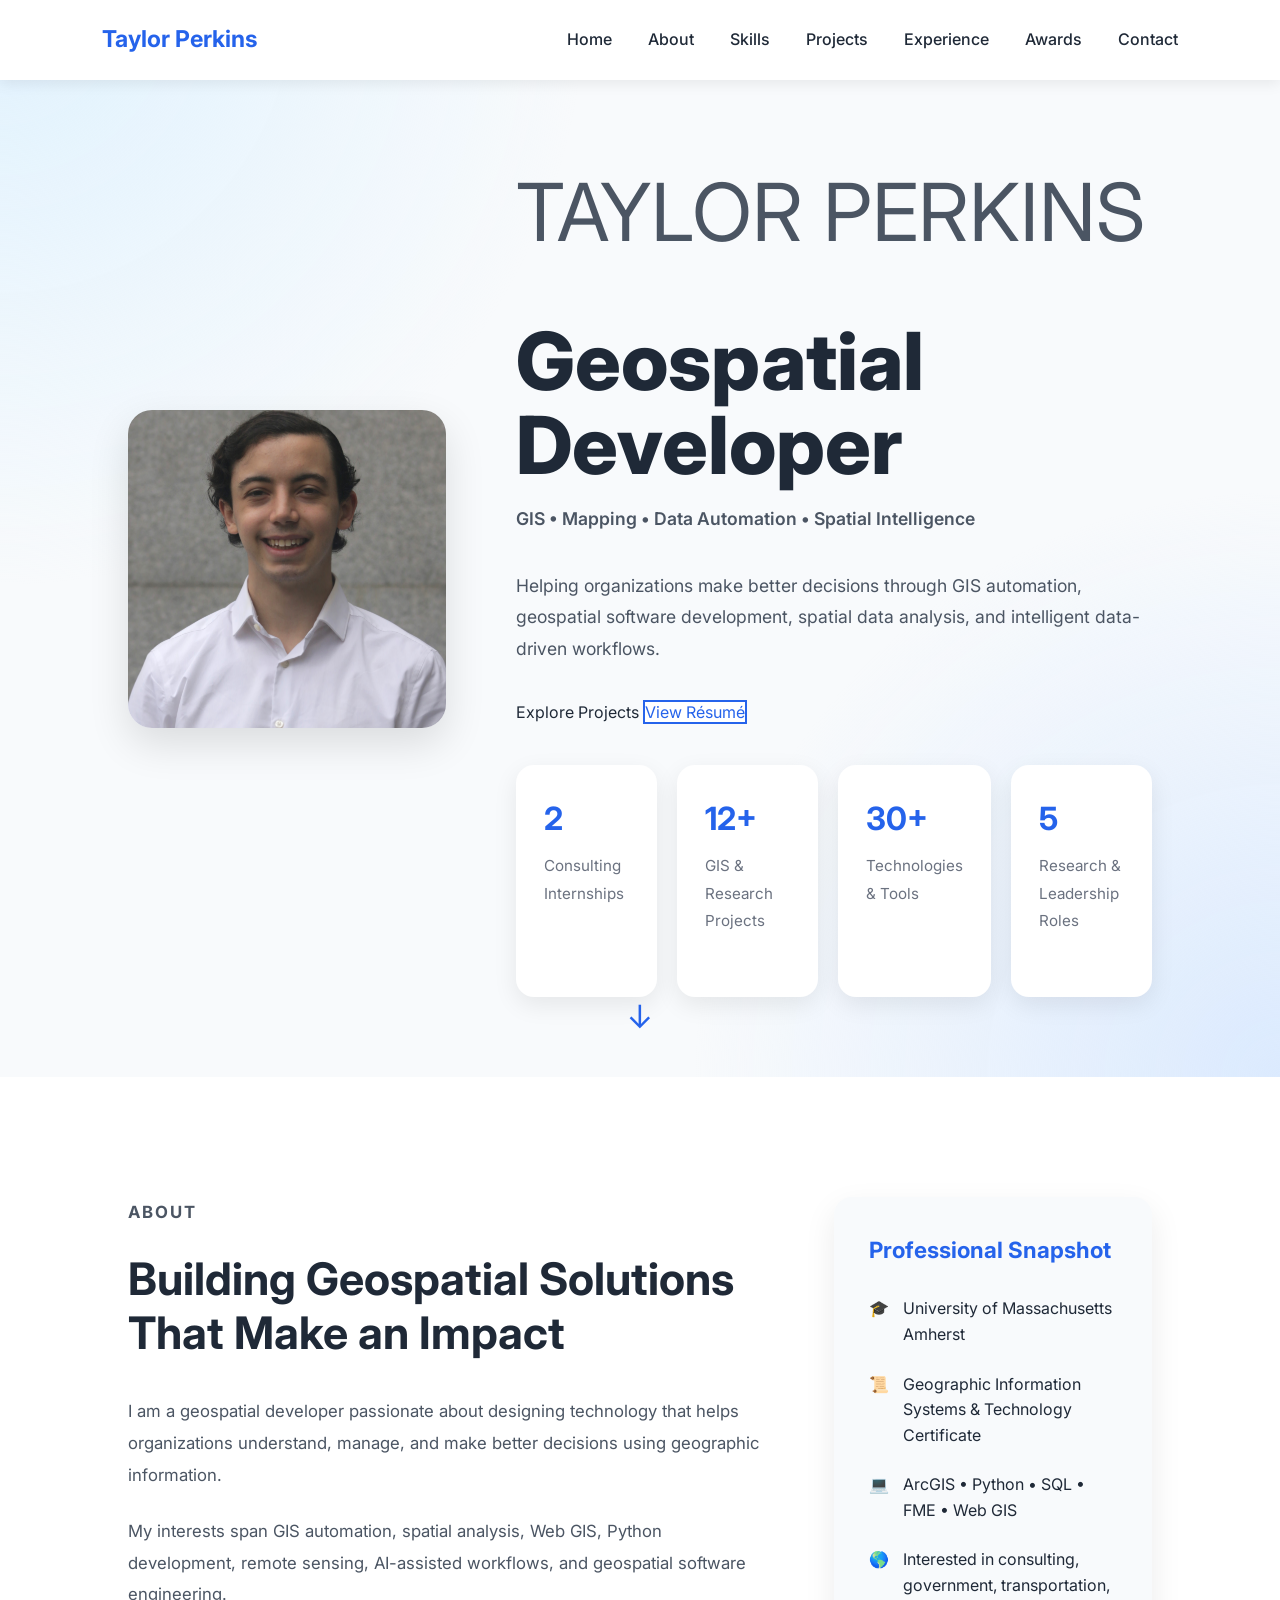
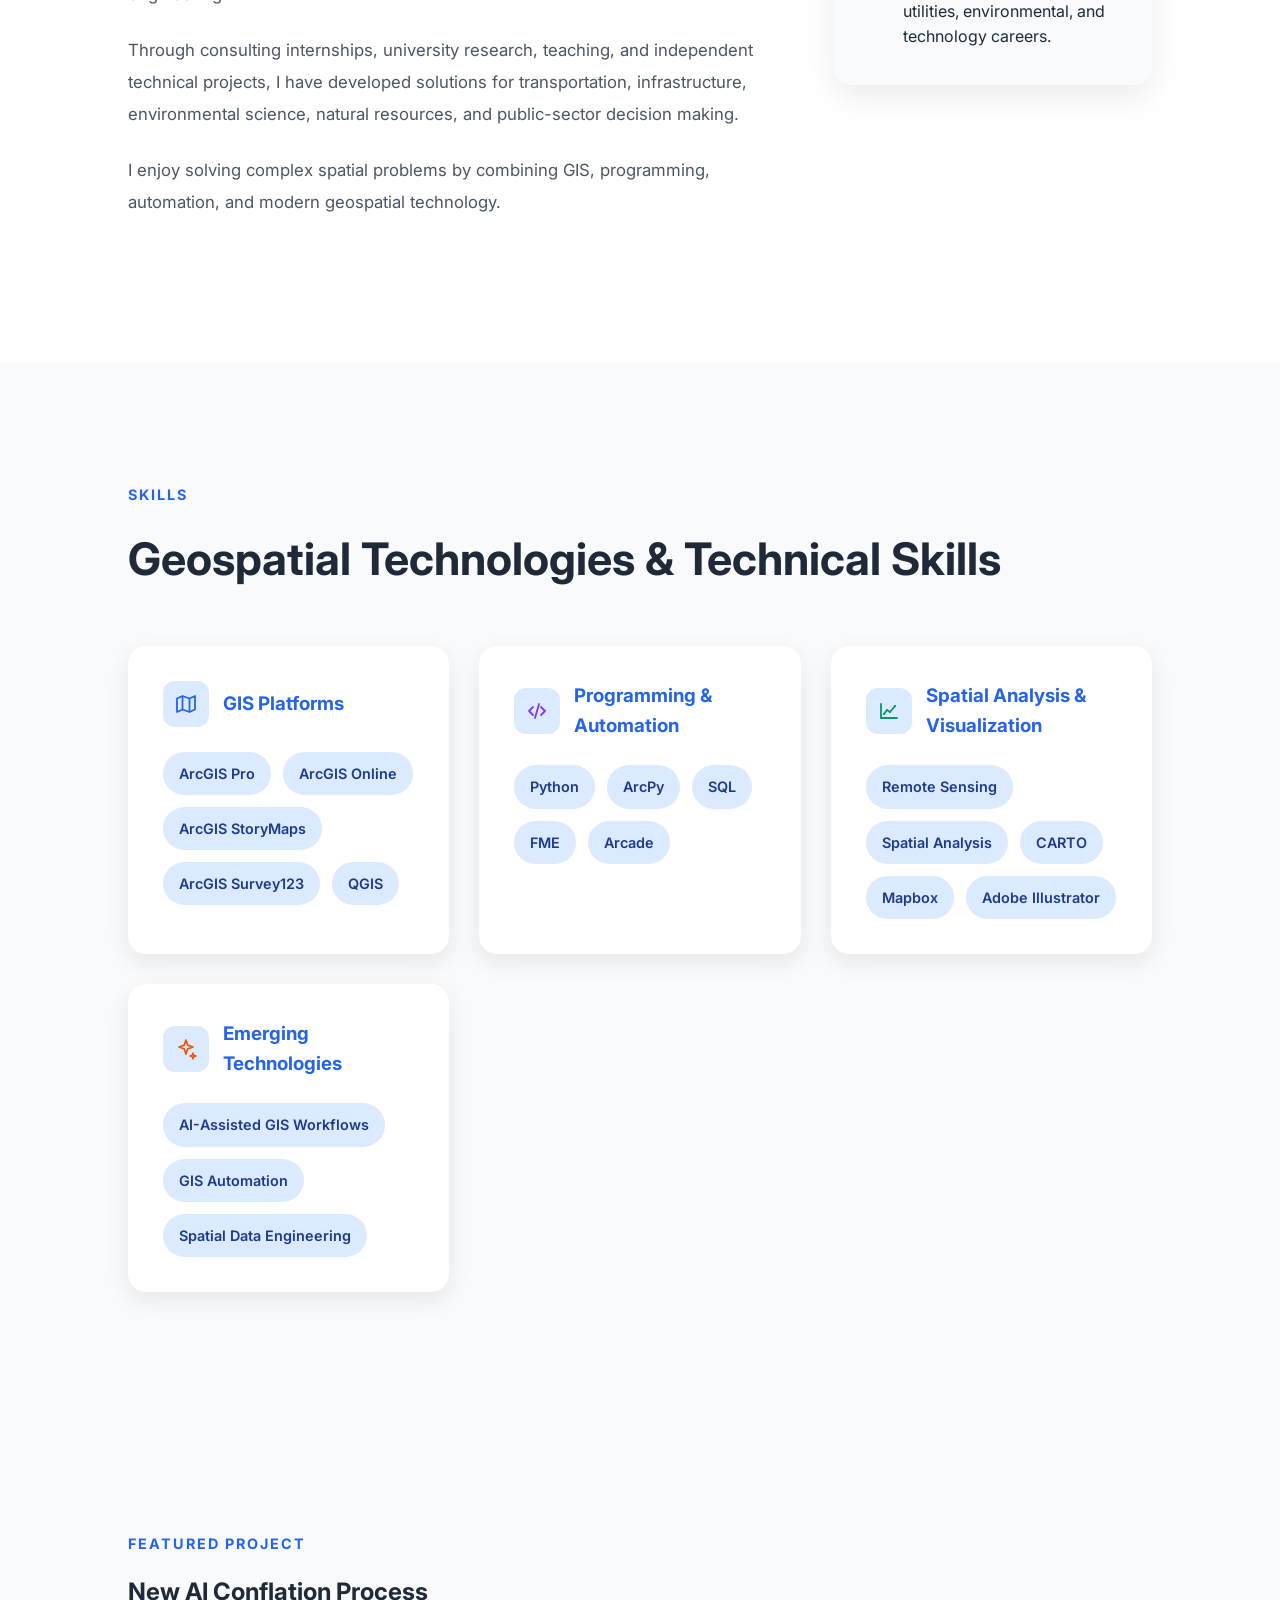
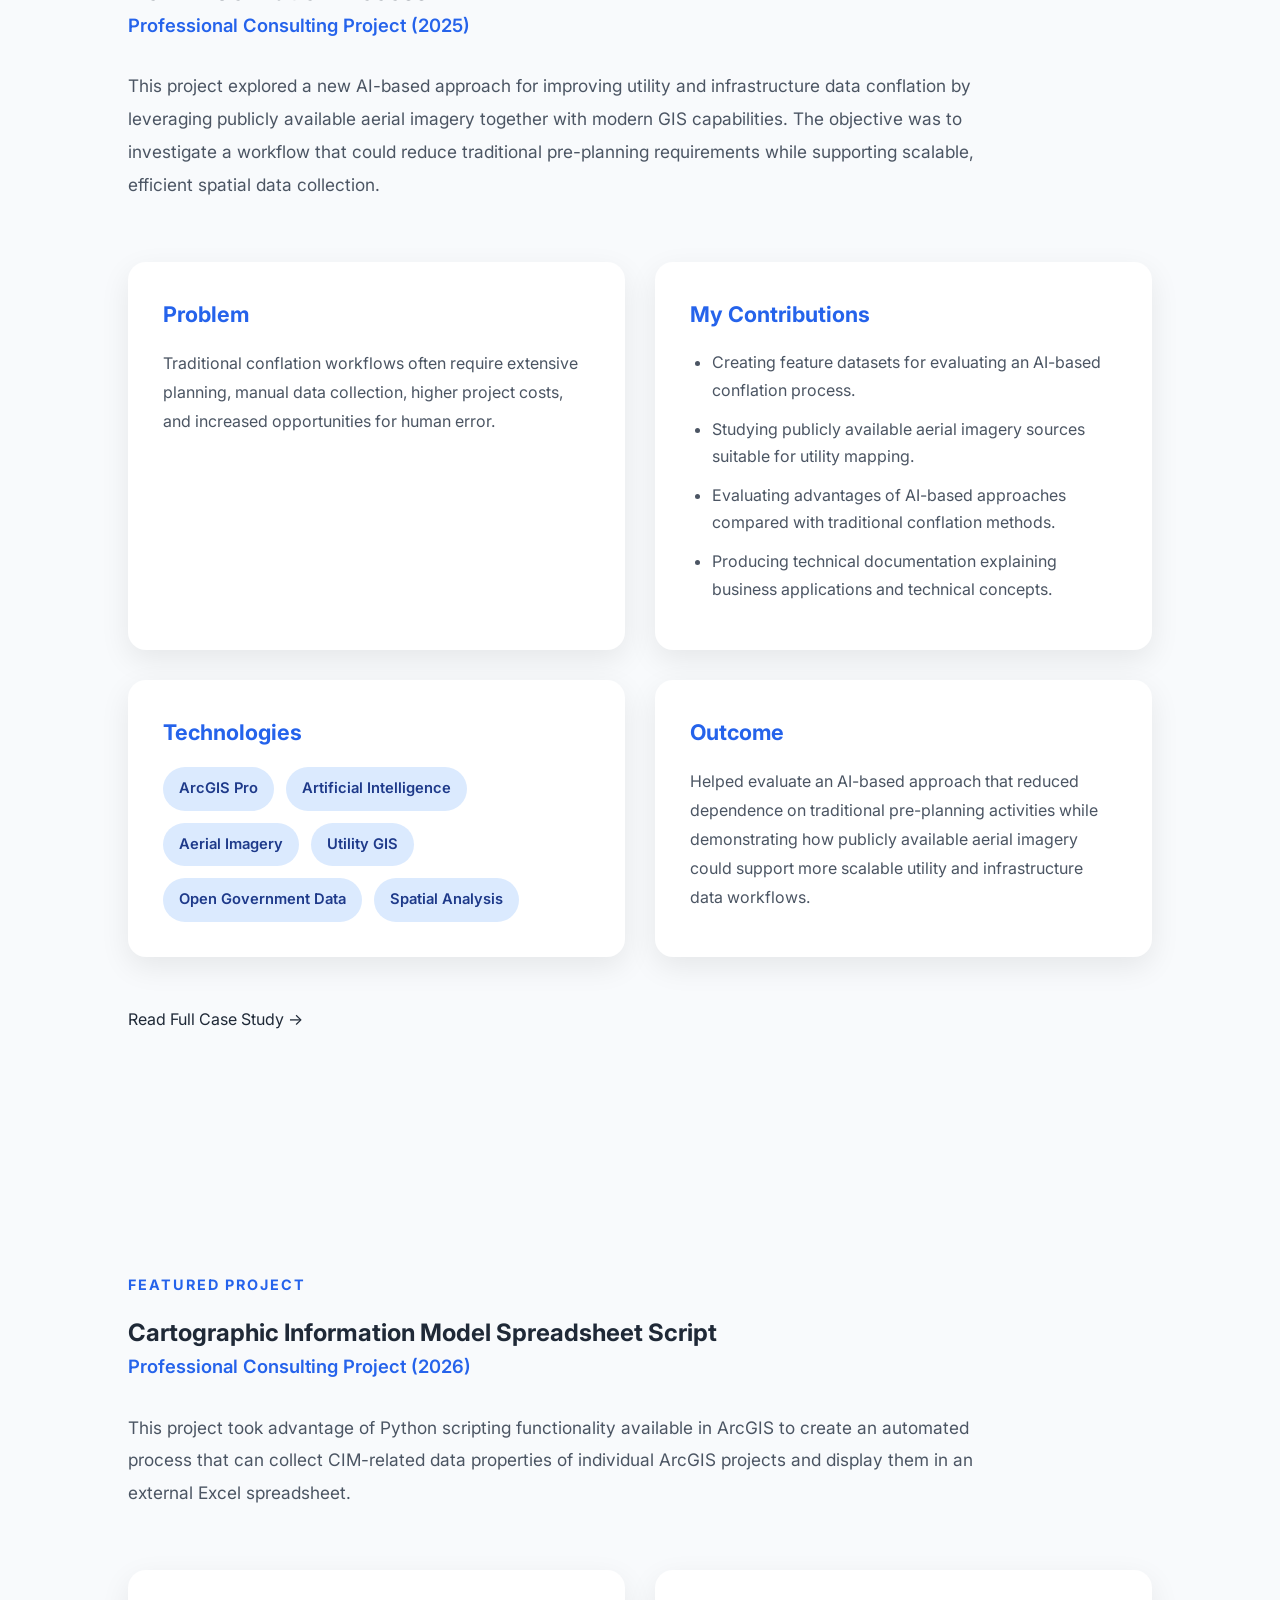
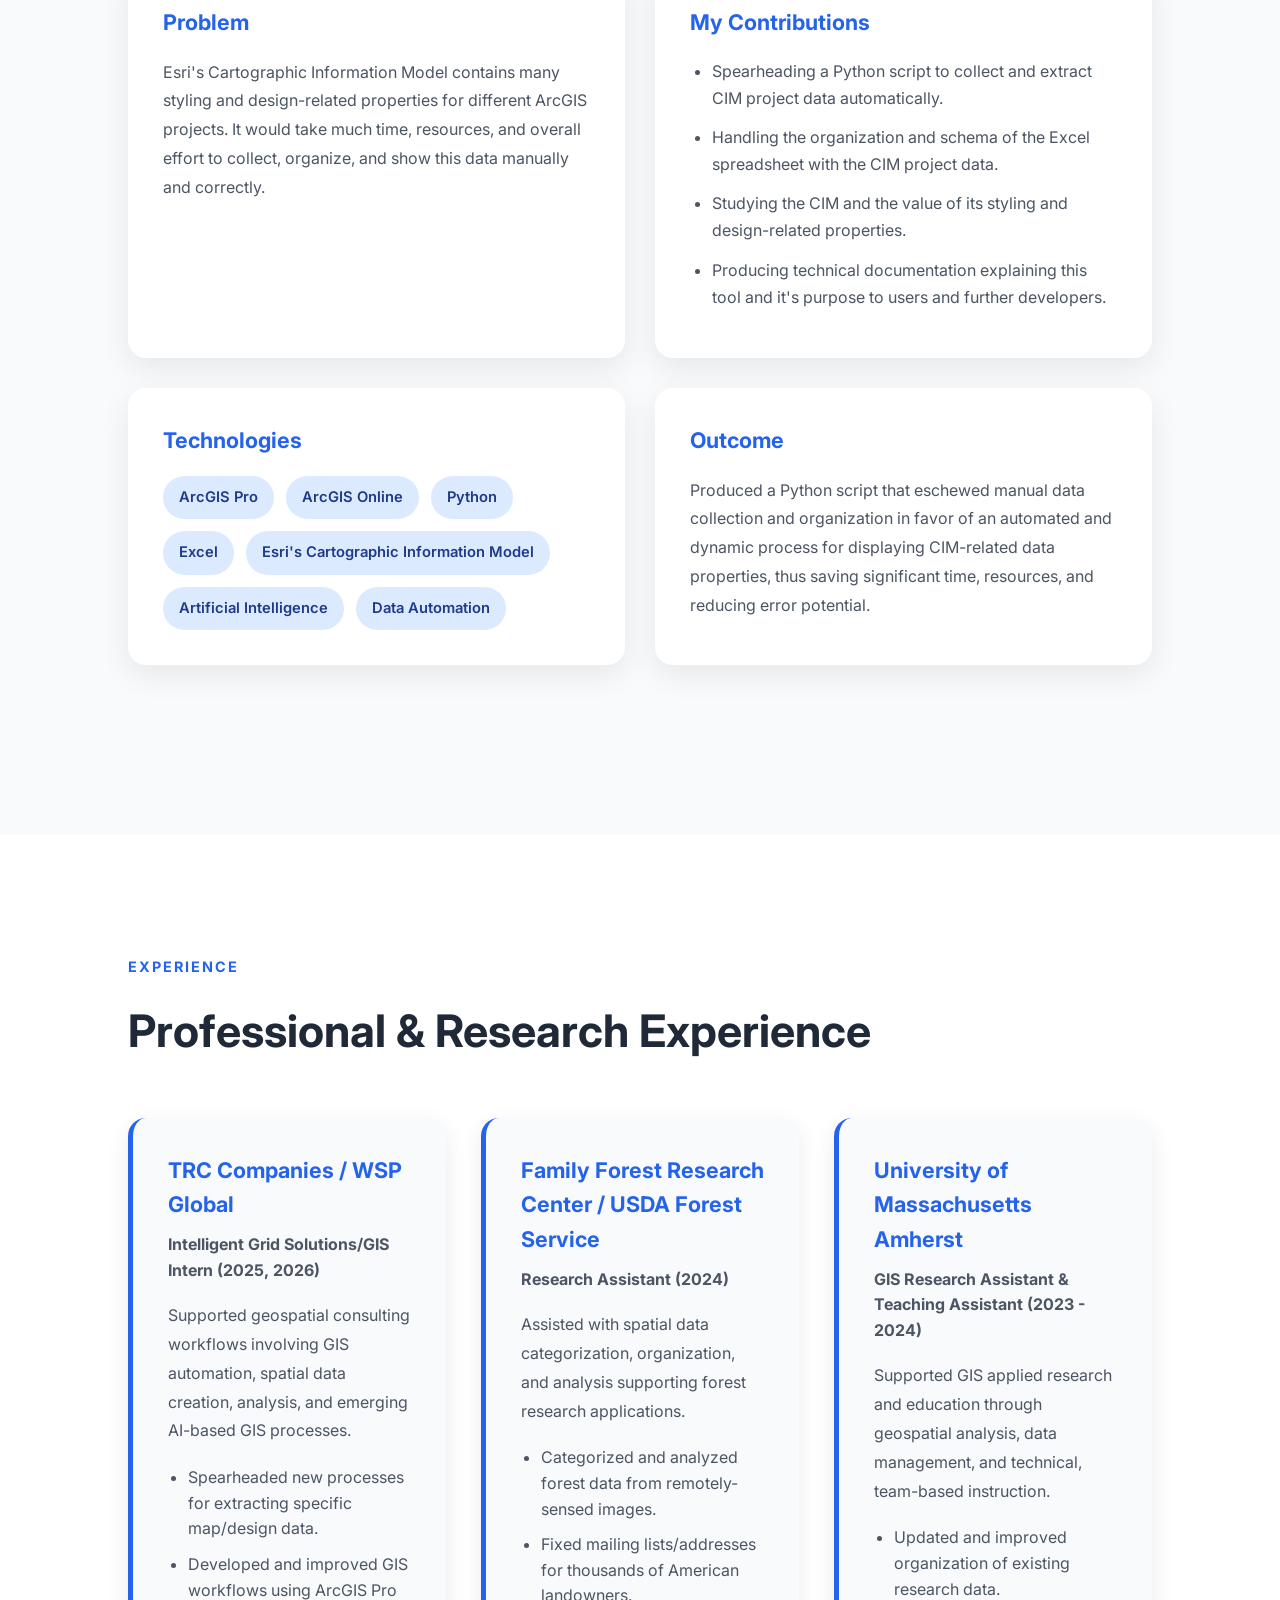
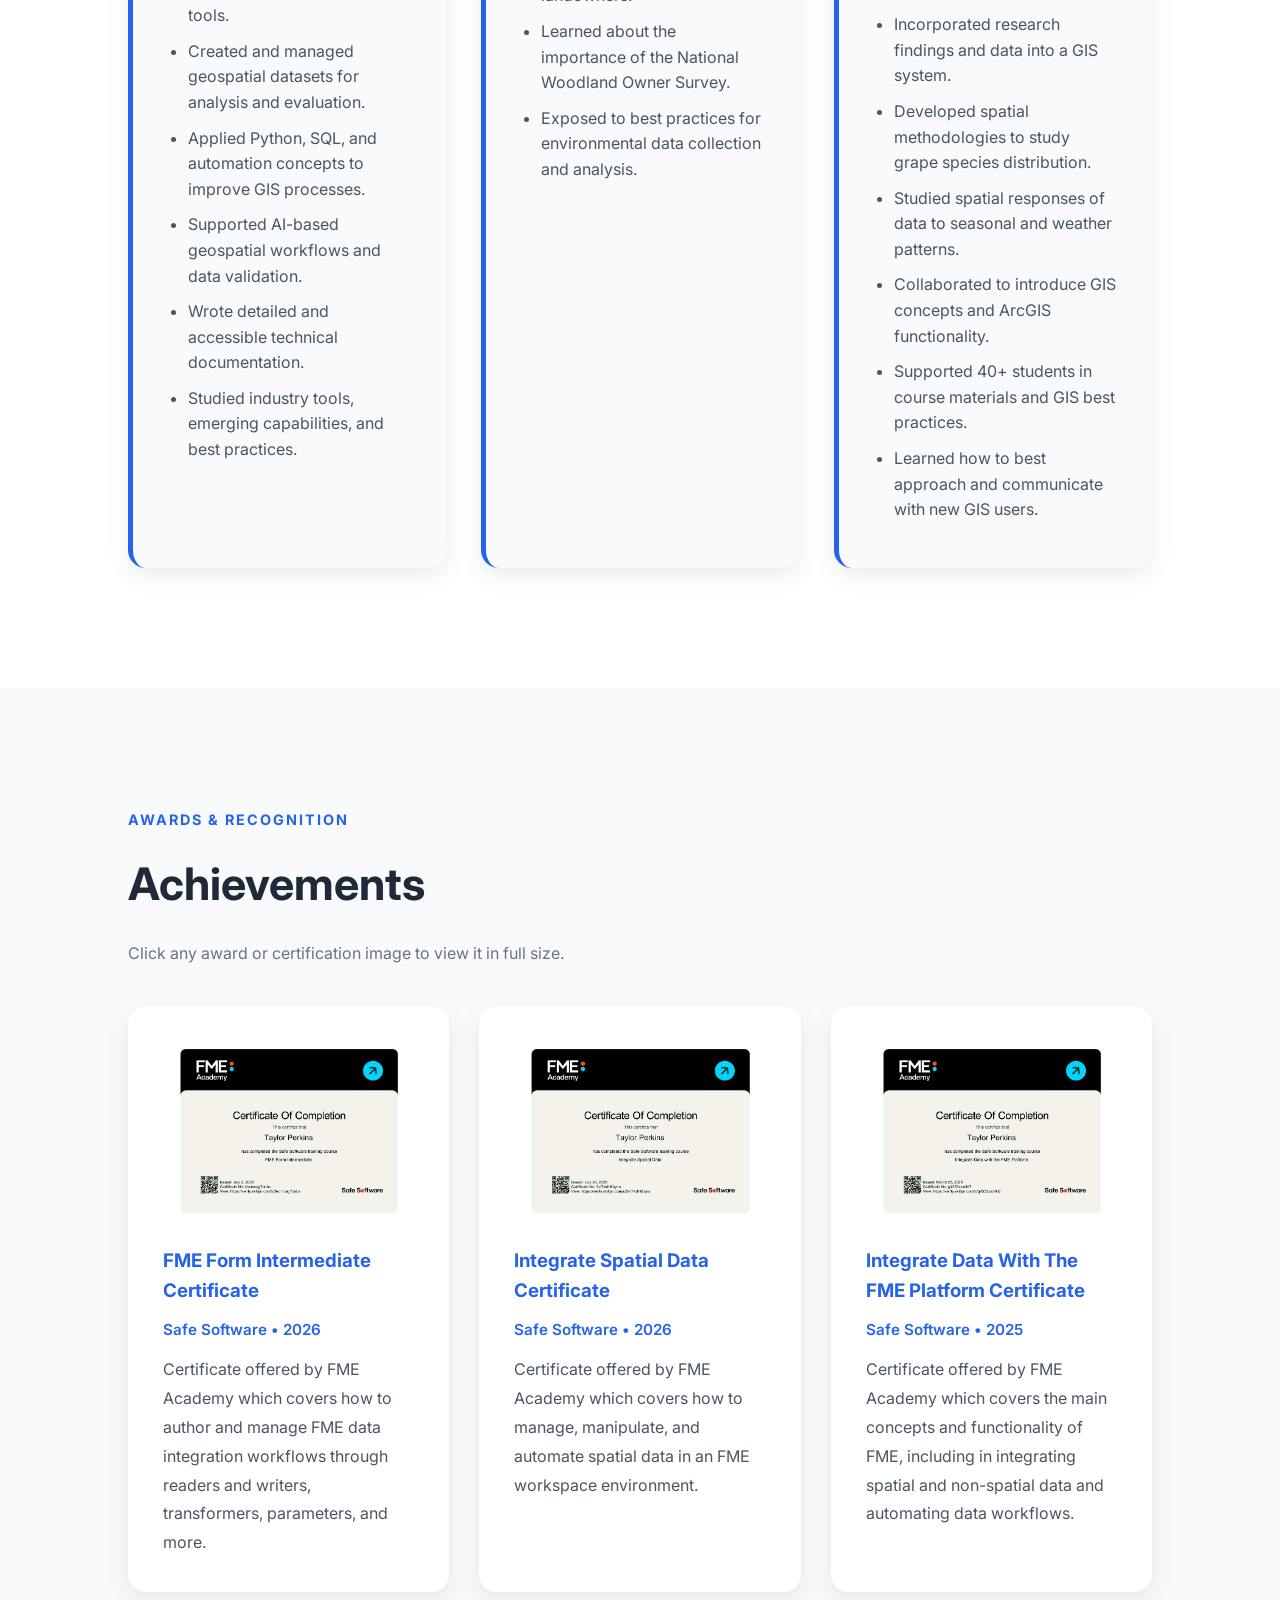
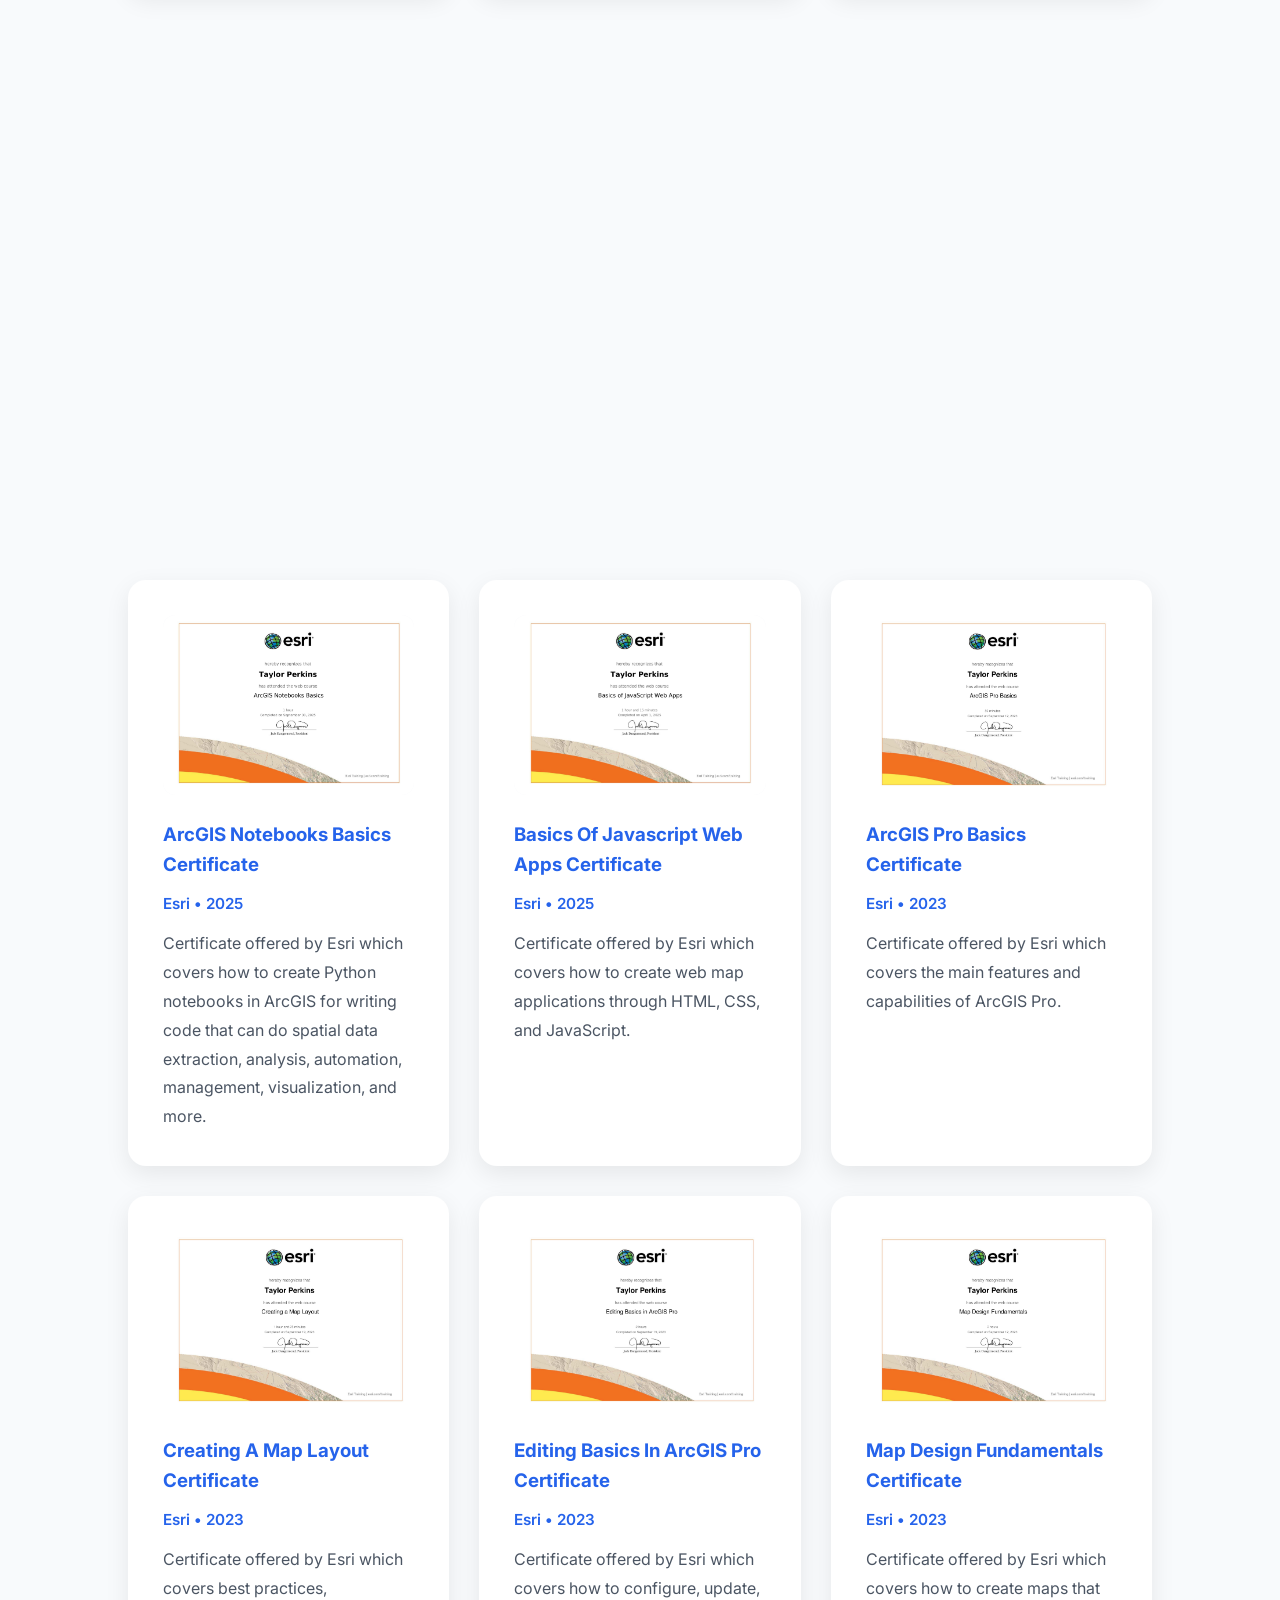
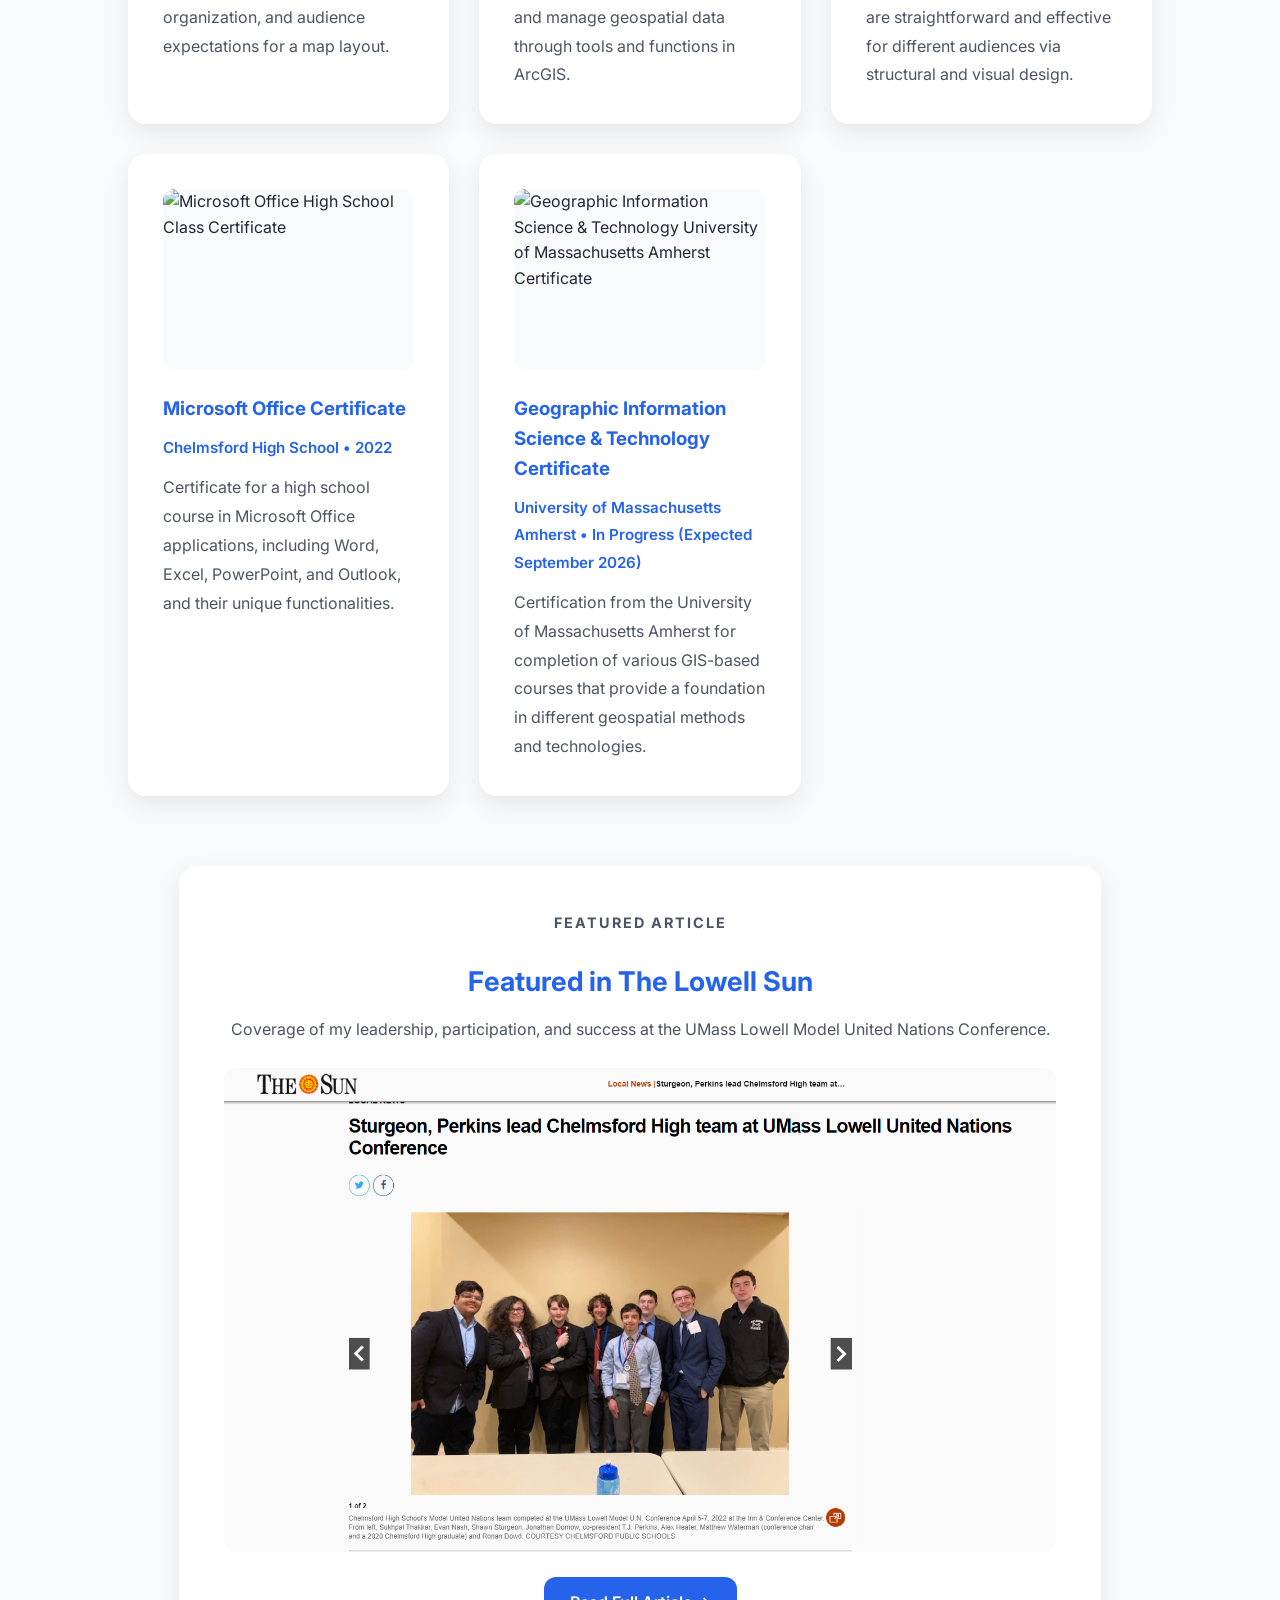
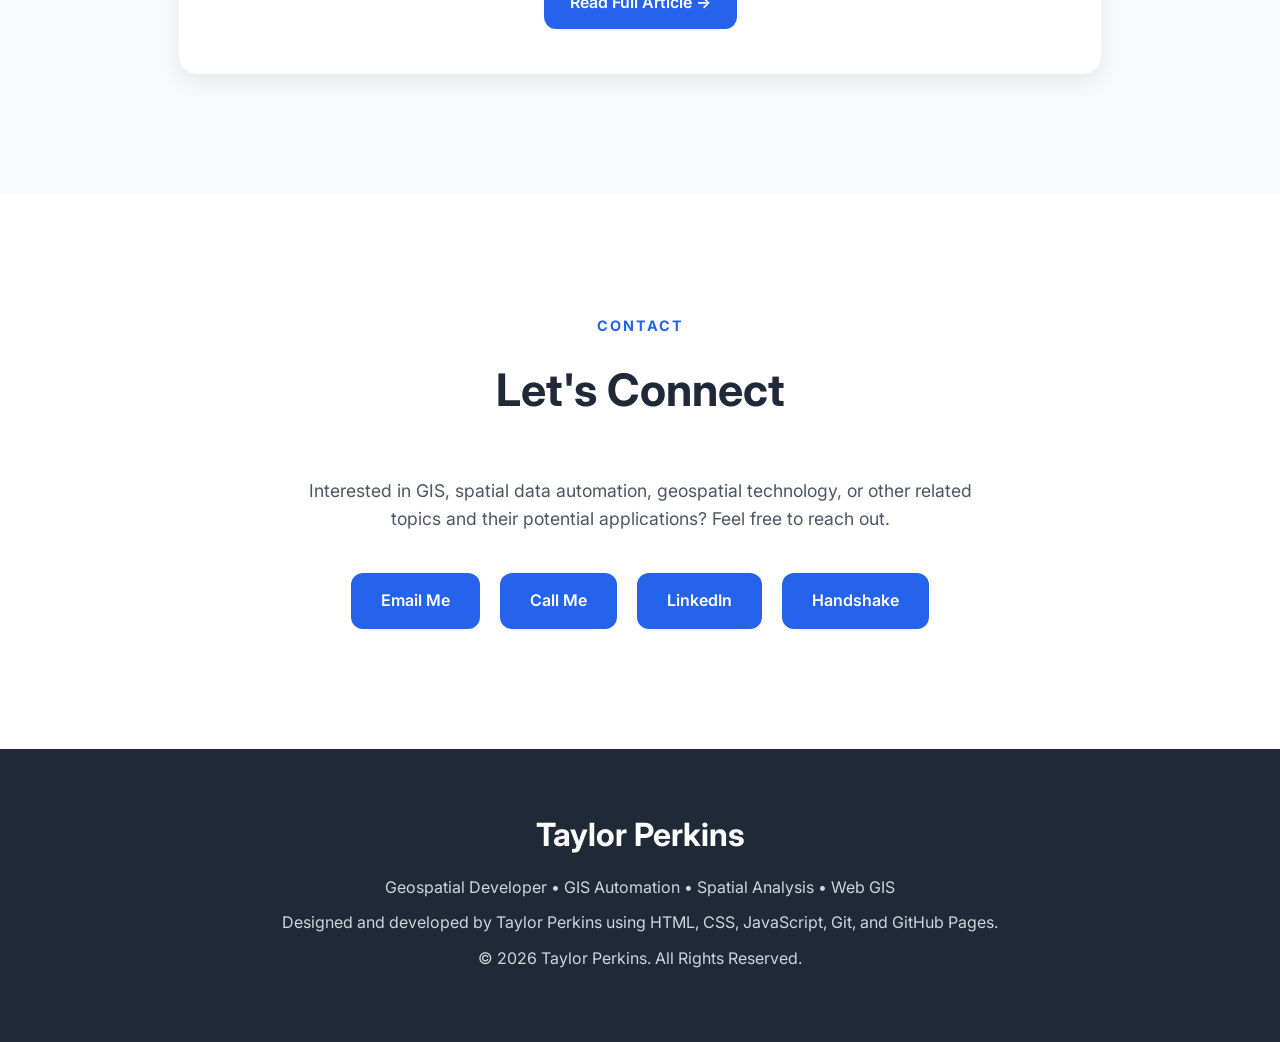
==== commit a74c9a2e: "Version 2.0.7 - Photo and Resume Links Add?" ====
--- a/index.html
+++ b/index.html
@@ -94,7 +94,7 @@
         <div class="hero-photo reveal">
 
             <img
-                src="images/WebsiteProfilePhoto.jpg"
+                src="images/Website_Profile_Photo.jpg"
                 alt="Taylor Perkins"
             >
 
@@ -127,7 +127,7 @@
                     Explore Projects
                 </a>
 
-                <a href="resume.pdf"
+                <a href="Website_Perkins_Taylor_Resume_2026.pdf"
                    class="hero-button secondary"
                    target="_blank">
                     View Résumé
--- a/css/style.css
+++ b/css/style.css
@@ -242,6 +242,13 @@
 
 /* Name */
 
+.hero .hero-content .hero-label{
+
+    font-size:5rem;
+
+}
+
+
 .hero h1{
 
     font-size:5rem;
@@ -1009,6 +1016,13 @@
 
     /* Name */
 
+    .hero .hero-content .hero-label{
+
+        font-size:2rem;
+
+    }
+
+
     .hero h1{
 
         font-size:3.5rem;
@@ -1035,7 +1049,7 @@
     }
 
 
-    /* GIS • Data Automation • Spatial Intelligence */
+    /* GIS • Mapping • Data Automation • Spatial Intelligence */
 
     .hero-subtitle{
 
